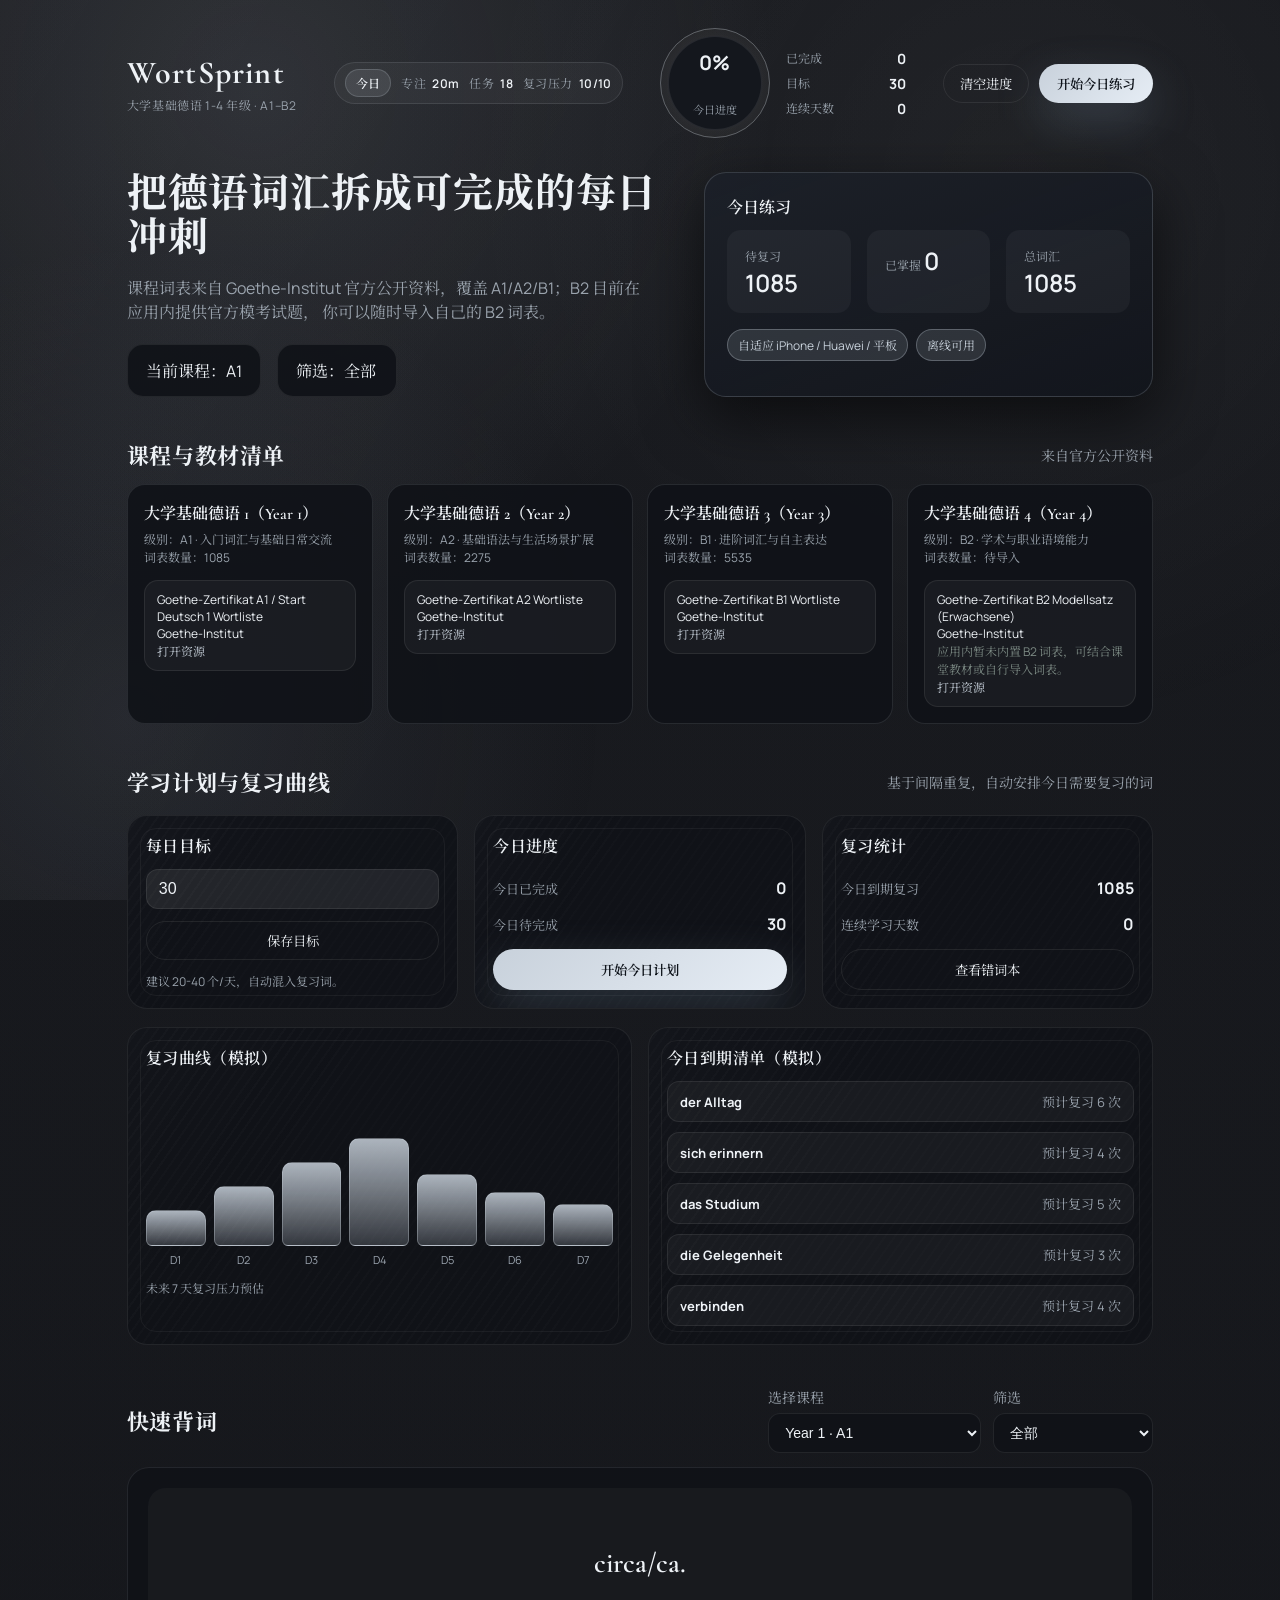
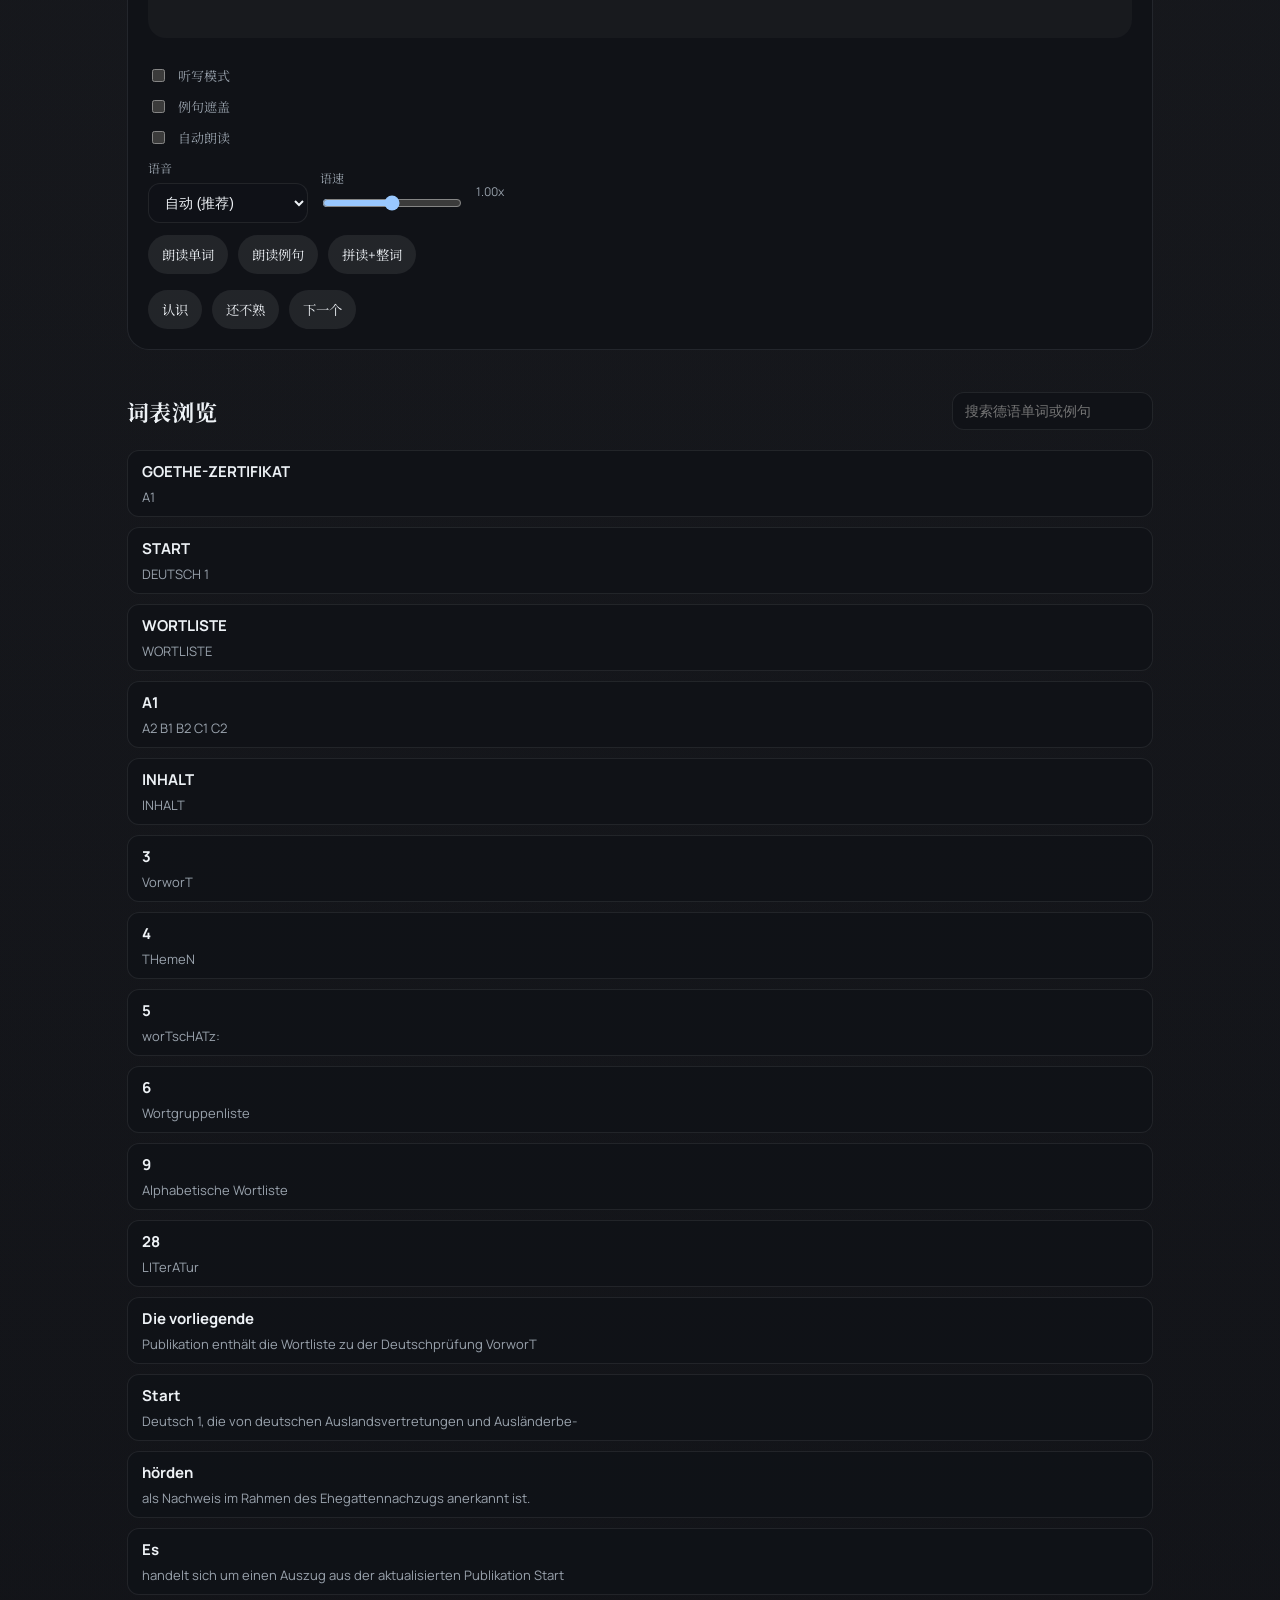
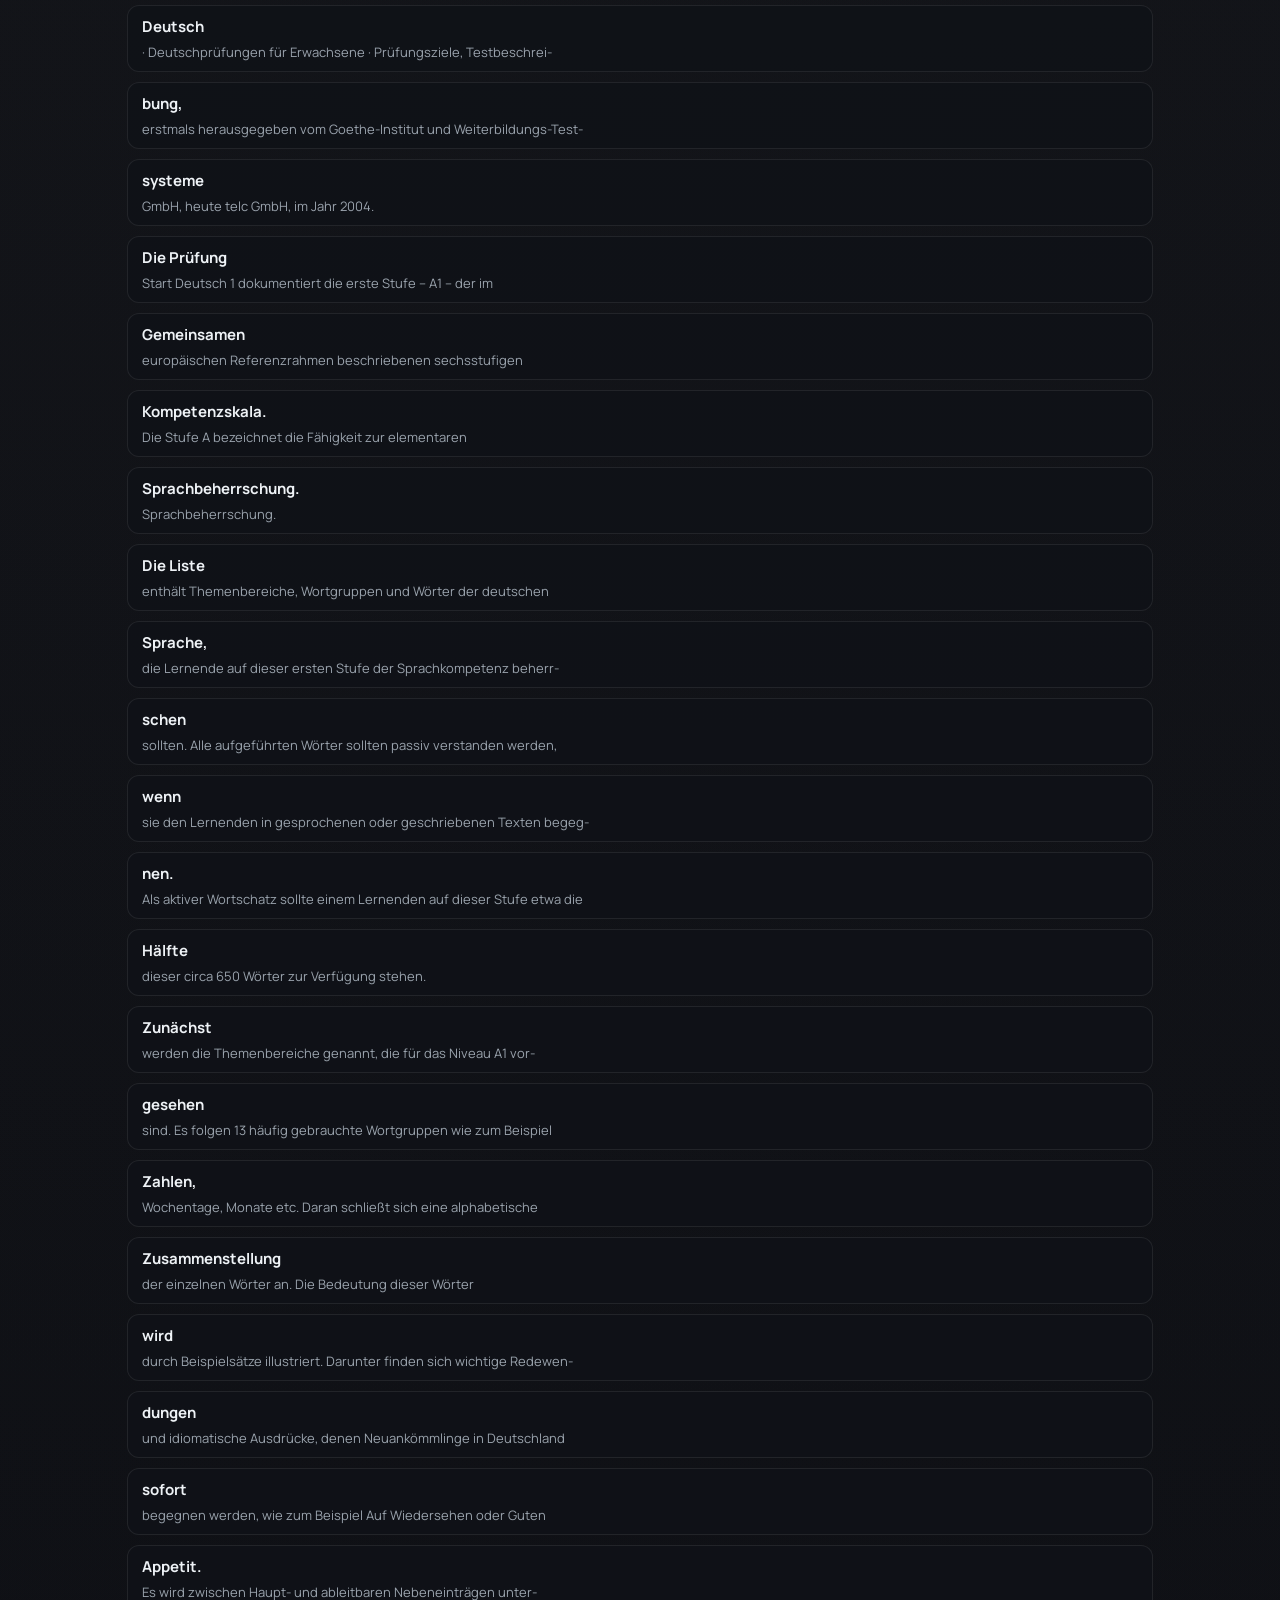
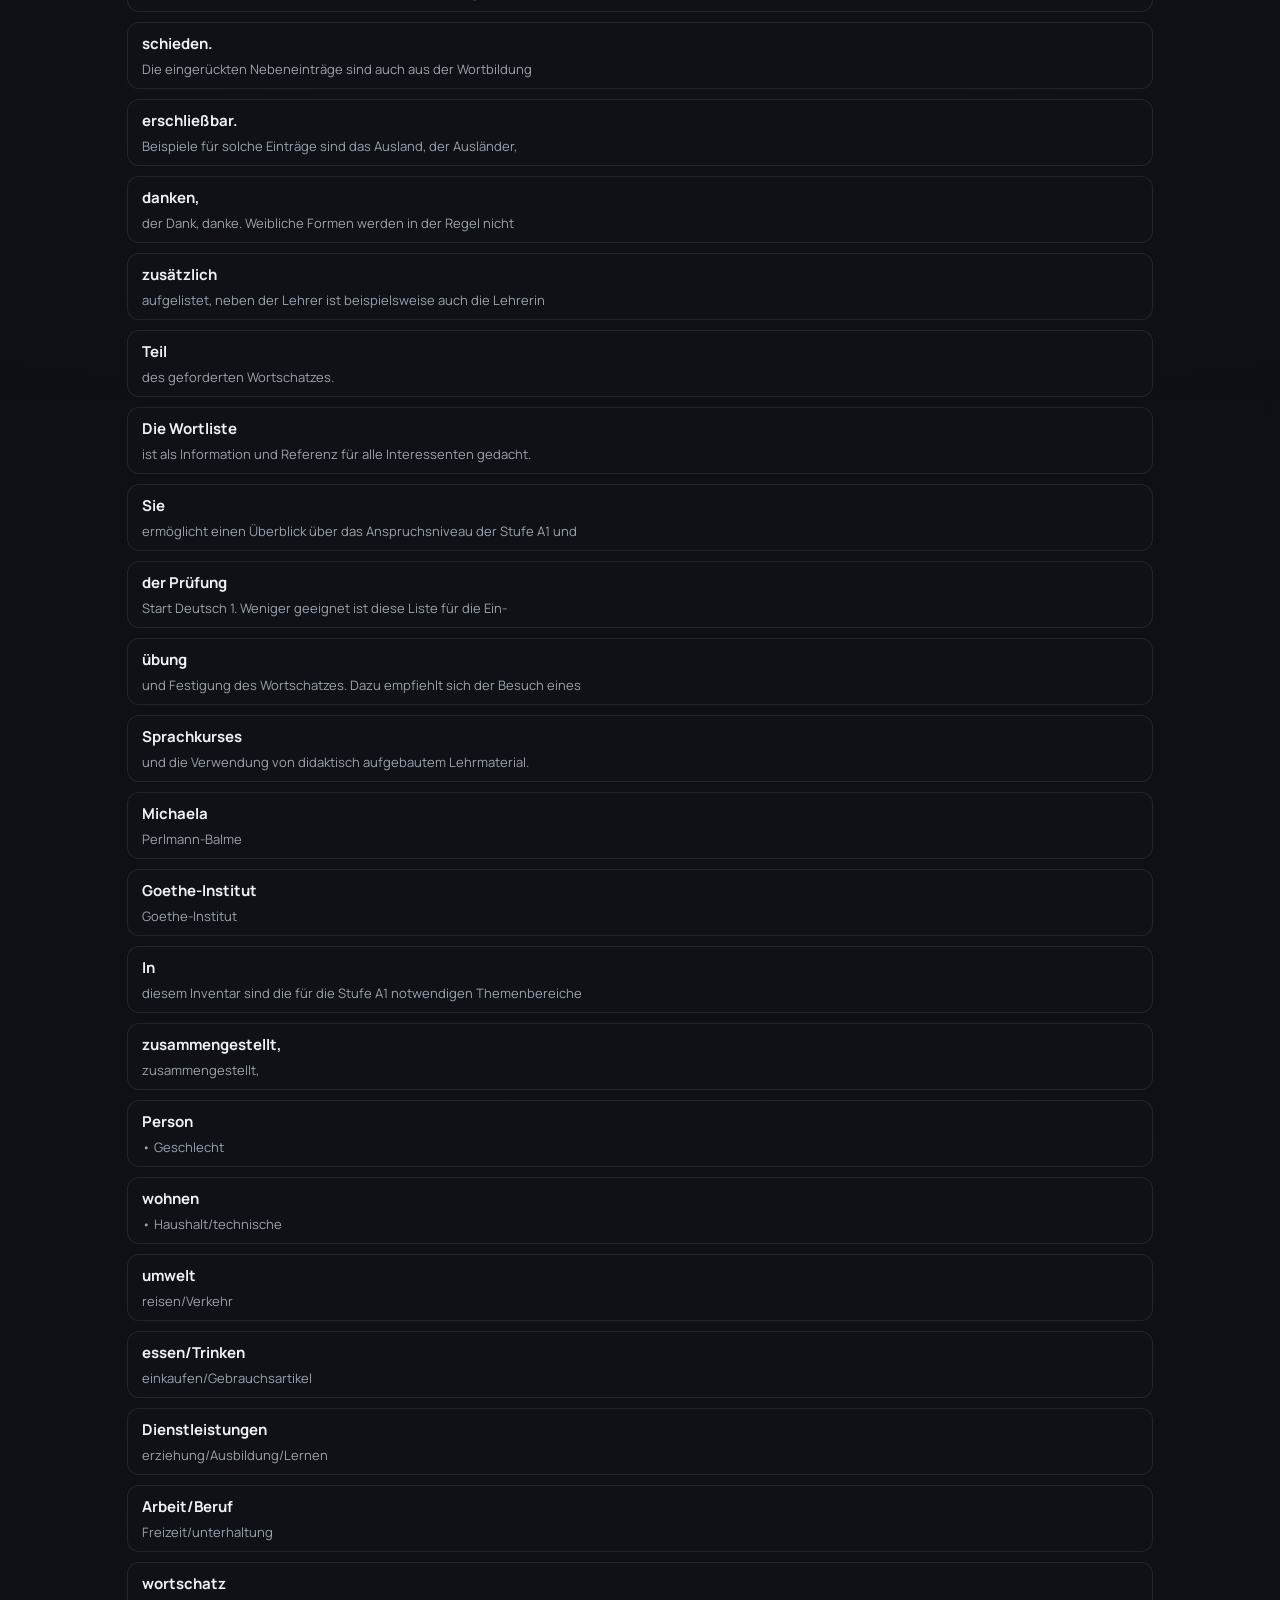
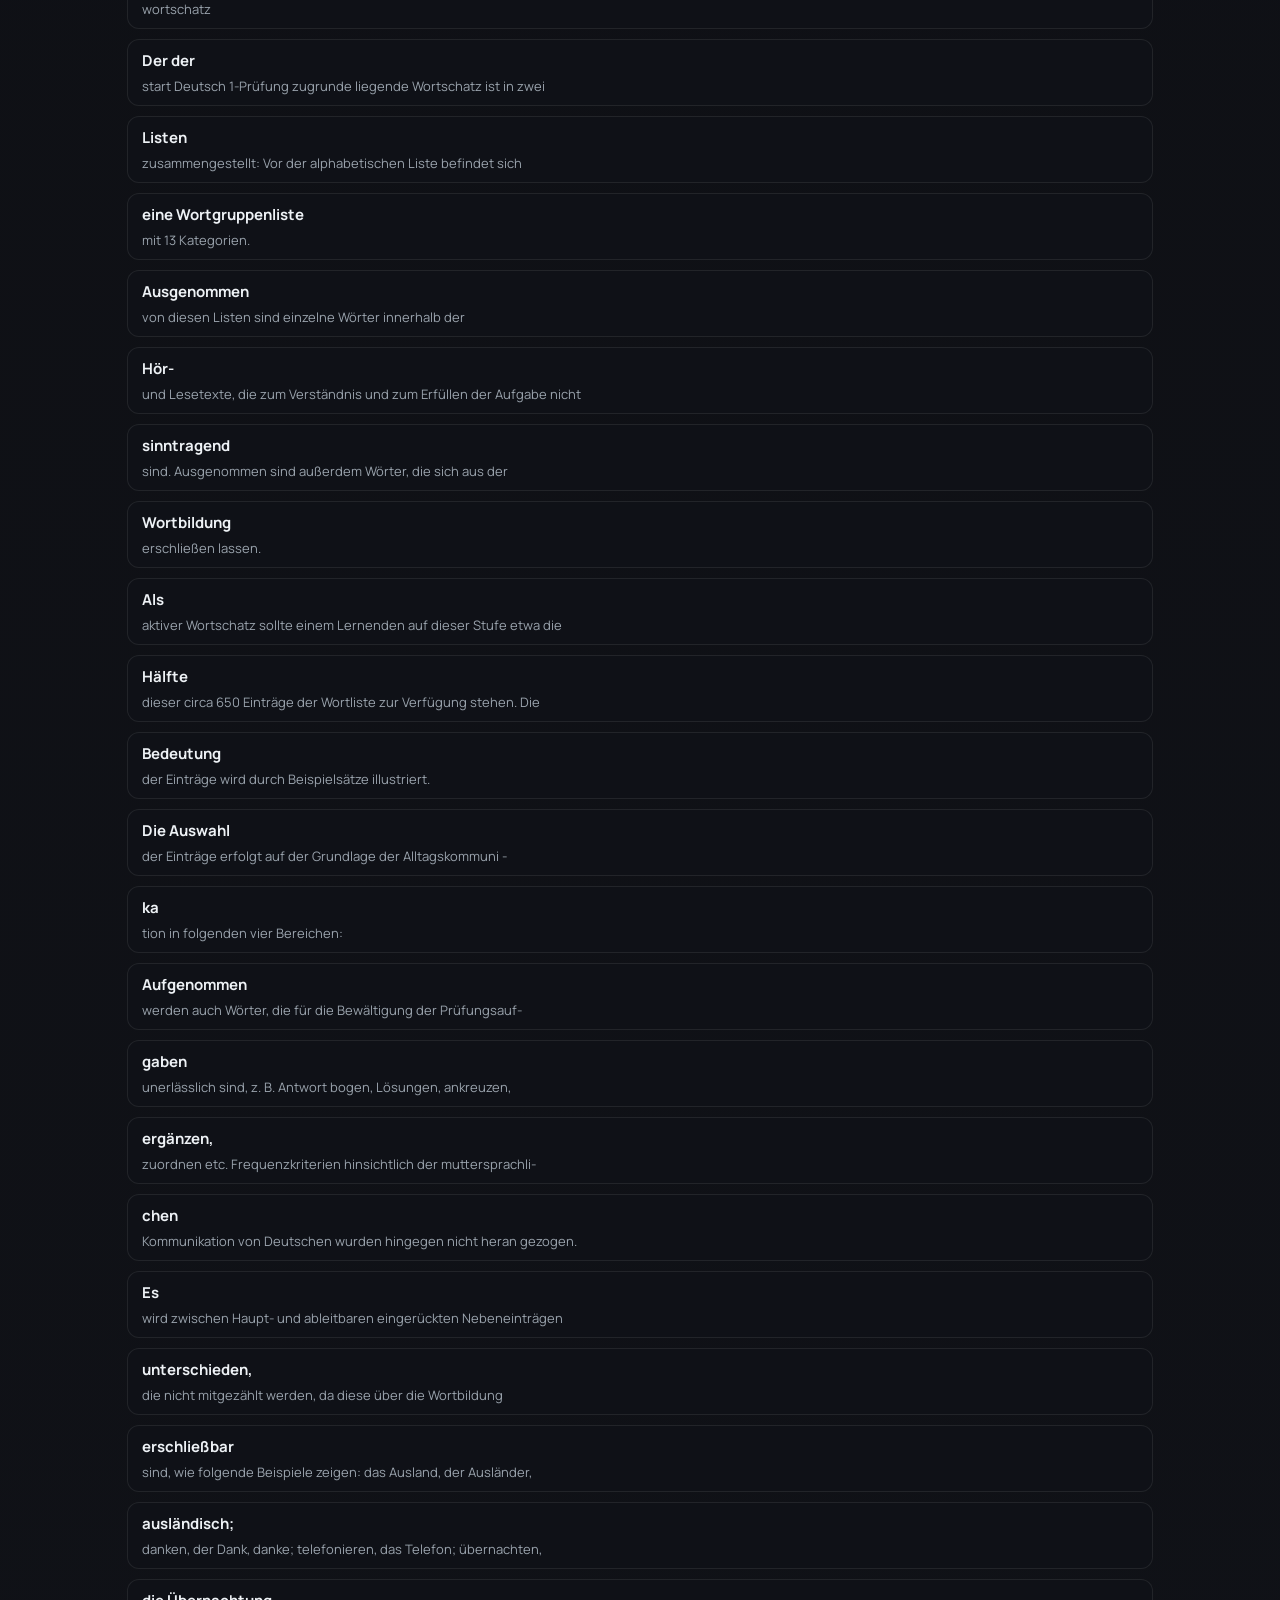
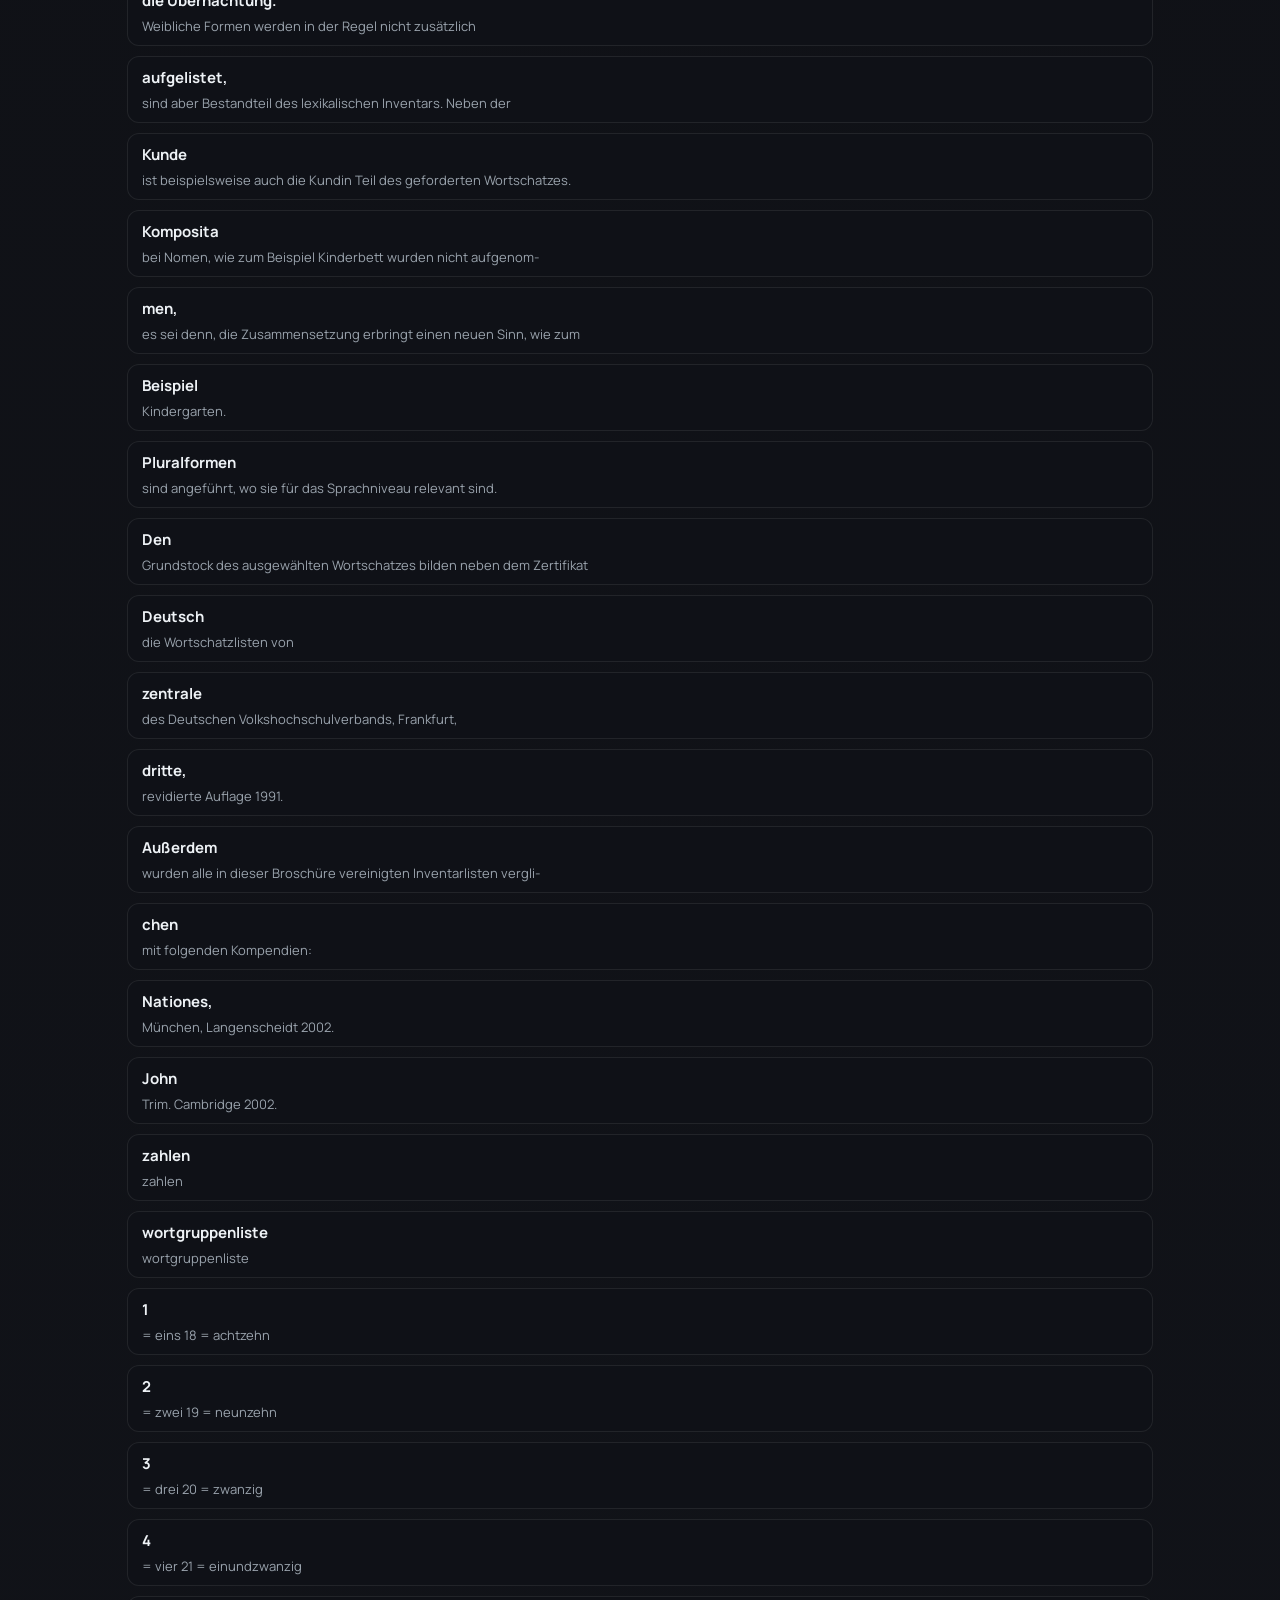
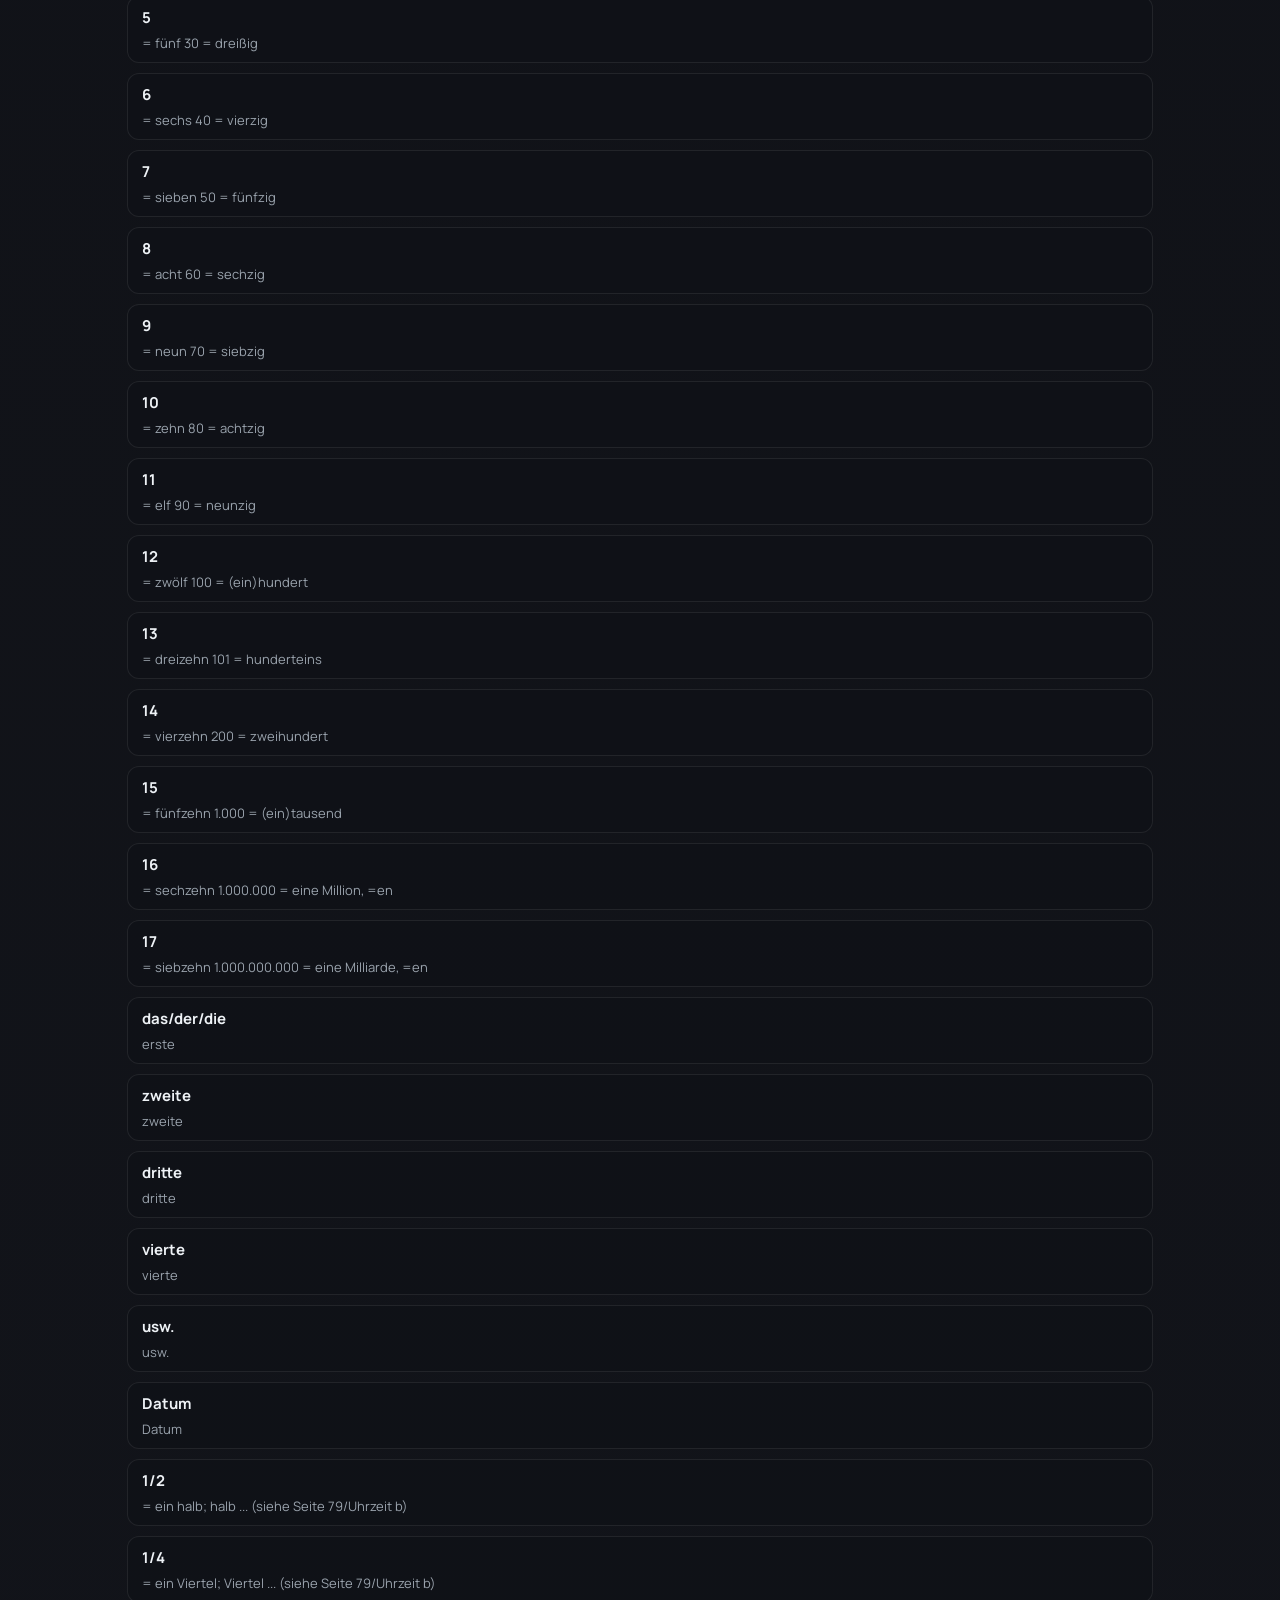
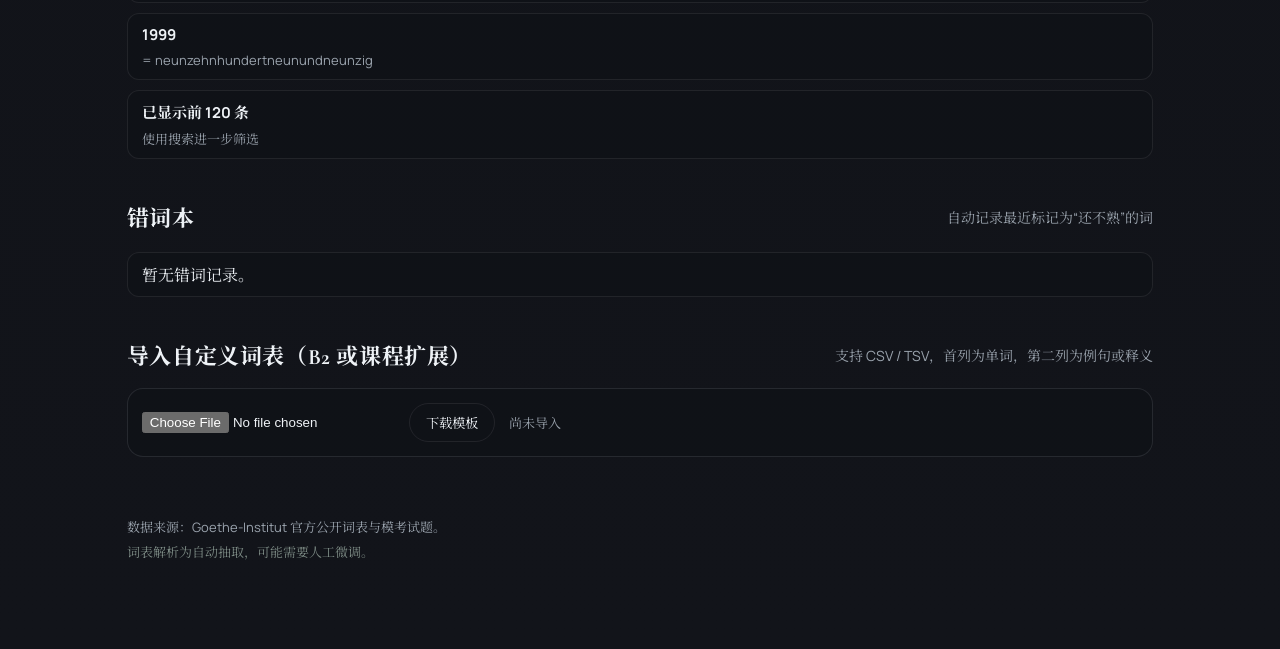
==== docs/index.html @ 85a40480 "Premium status strip and demo stats" ====
<!doctype html>
<html lang="zh-CN">
  <head>
    <meta charset="UTF-8" />
    <meta name="viewport" content="width=device-width, initial-scale=1.0, viewport-fit=cover" />
    <title>德语背词 · 大学基础德语 1-4</title>
    <meta name="theme-color" content="#0a0b0c" />
    <link rel="manifest" href="./manifest.webmanifest" />
    <link rel="apple-touch-icon" href="./assets/apple-touch-icon.png" />
    <link rel="apple-touch-startup-image" href="./assets/apple-startup.png" />
    <link rel="stylesheet" href="./styles.css" />
  </head>
  <body>
    <div class="aurora"></div>
    <div class="app">
      <header class="topbar">
        <div class="brand">
          <div class="logo">WortSprint</div>
          <div class="tagline">大学基础德语 1-4 年级 · A1–B2</div>
        </div>
        <div class="status-strip" id="statusStrip">
          <div class="status-pill">今日</div>
          <div class="status-item"><span>专注</span><strong id="focusMinutes">--</strong></div>
          <div class="status-item"><span>任务</span><strong id="tasksToday">--</strong></div>
          <div class="status-item"><span>复习压力</span><strong id="pressureScore">--</strong></div>
        </div>
        <div class="top-progress">
          <div class="progress-ring" id="progressRing">
            <div class="progress-core">
              <div class="progress-value" id="progressValue">--%</div>
              <div class="progress-label">今日进度</div>
            </div>
          </div>
          <div class="progress-meta">
            <div class="meta-item">
              <span>已完成</span>
              <strong id="progressDone">--</strong>
            </div>
            <div class="meta-item">
              <span>目标</span>
              <strong id="progressTarget">--</strong>
            </div>
            <div class="meta-item">
              <span>连续天数</span>
              <strong id="progressStreak">--</strong>
            </div>
          </div>
        </div>
        <div class="cta">
          <button class="ghost" id="resetProgress" type="button">清空进度</button>
          <button class="primary" id="startPractice" type="button">开始今日练习</button>
        </div>
      </header>

      <section class="hero">
        <div class="hero-copy">
          <h1>把德语词汇拆成可完成的每日冲刺</h1>
          <p>
            课程词表来自 Goethe-Institut 官方公开资料，覆盖 A1/A2/B1；B2 目前在应用内提供官方模考试题，
            你可以随时导入自己的 B2 词表。
          </p>
          <div class="hero-metrics" id="heroMetrics"></div>
        </div>
        <div class="hero-card">
          <div class="hero-card-title">今日练习</div>
          <div class="hero-card-body">
            <div class="metric">
              <span class="metric-label">待复习</span>
              <span class="metric-value" id="dueCount">--</span>
            </div>
            <div class="metric">
              <span class="metric-label">已掌握</span>
              <span class="metric-value" id="knownCount">--</span>
            </div>
            <div class="metric">
              <span class="metric-label">总词汇</span>
              <span class="metric-value" id="totalCount">--</span>
            </div>
          </div>
          <div class="hero-card-footer">
            <span class="chip">自适应 iPhone / Huawei / 平板</span>
            <span class="chip">离线可用</span>
          </div>
        </div>
      </section>

      <section class="section">
        <div class="section-header">
          <h2>课程与教材清单</h2>
          <span>来自官方公开资料</span>
        </div>
        <div class="course-grid" id="courseGrid"></div>
      </section>

      <section class="section">
        <div class="section-header">
          <h2>学习计划与复习曲线</h2>
          <span>基于间隔重复，自动安排今日需要复习的词</span>
        </div>
        <div class="plan-grid">
          <div class="plan-card">
            <div class="plan-title">每日目标</div>
            <div class="plan-body">
              <input class="plan-input" id="dailyTarget" type="number" min="5" max="200" value="30" />
              <button class="ghost" id="savePlan" type="button">保存目标</button>
            </div>
            <div class="plan-note">建议 20-40 个/天，自动混入复习词。</div>
          </div>
          <div class="plan-card">
            <div class="plan-title">今日进度</div>
            <div class="plan-body">
              <div class="plan-metric">
                <span>今日已完成</span>
                <strong id="todayDone">--</strong>
              </div>
              <div class="plan-metric">
                <span>今日待完成</span>
                <strong id="todayLeft">--</strong>
              </div>
              <button class="primary" id="startDaily" type="button">开始今日计划</button>
            </div>
          </div>
          <div class="plan-card">
            <div class="plan-title">复习统计</div>
            <div class="plan-body">
              <div class="plan-metric">
                <span>今日到期复习</span>
                <strong id="dueToday">--</strong>
              </div>
              <div class="plan-metric">
                <span>连续学习天数</span>
                <strong id="streakCount">--</strong>
              </div>
              <button class="ghost" id="viewWrongList" type="button">查看错词本</button>
            </div>
          </div>
        </div>
        <div class="data-grid">
          <div class="data-card">
            <div class="plan-title">复习曲线（模拟）</div>
            <div class="chart" id="reviewChart"></div>
            <div class="chart-legend">未来 7 天复习压力预估</div>
          </div>
          <div class="data-card">
            <div class="plan-title">今日到期清单（模拟）</div>
            <div class="due-list" id="dueList"></div>
          </div>
        </div>
      </section>

      <section class="section">
        <div class="section-header">
          <h2>快速背词</h2>
          <div class="controls">
            <label class="select">
              <span>选择课程</span>
              <select id="courseSelect"></select>
            </label>
            <label class="select">
              <span>筛选</span>
              <select id="filterSelect">
                <option value="all">全部</option>
                <option value="new">未掌握</option>
                <option value="known">已掌握</option>
              </select>
            </label>
          </div>
        </div>
        <div class="card-shell">
          <div class="flashcard" id="flashcard">
            <div class="flashcard-face front" id="cardFront">加载中...</div>
            <div class="flashcard-face back" id="cardBack"></div>
          </div>
          <div class="synonym-tags" id="synonymTags"></div>
          <div class="practice-tools">
            <label class="toggle">
              <input id="toggleDictation" type="checkbox" />
              听写模式
            </label>
            <label class="toggle">
              <input id="toggleMask" type="checkbox" />
              例句遮盖
            </label>
            <label class="toggle">
              <input id="toggleAutoSpeak" type="checkbox" />
              自动朗读
            </label>
            <div class="tts-settings">
              <label class="select">
                <span>语音</span>
                <select id="voiceSelect"></select>
              </label>
              <label class="select">
                <span>语速</span>
                <input id="rateInput" class="rate-input" type="range" min="0.7" max="1.3" step="0.05" value="1" />
              </label>
              <span class="rate-value" id="rateValue">1.0x</span>
            </div>
            <div class="dictation-box" id="dictationBox">
              <input class="dictation-input" id="dictationInput" placeholder="输入你听到的单词" />
              <button class="ghost" id="checkDictation" type="button">检查</button>
              <span class="dictation-result" id="dictationResult">等待输入</span>
            </div>
            <div class="tts-box">
              <button class="pill" id="speakWord" type="button">朗读单词</button>
              <button class="pill" id="speakExample" type="button">朗读例句</button>
              <button class="pill" id="spellThenSpeak" type="button">拼读+整词</button>
            </div>
          </div>
          <div class="flashcard-actions">
            <button class="pill" id="markKnown" type="button">认识</button>
            <button class="pill" id="markLearning" type="button">还不熟</button>
            <button class="pill" id="nextCard" type="button">下一个</button>
          </div>
        </div>
      </section>

      <section class="section">
        <div class="section-header">
          <h2>词表浏览</h2>
          <div class="controls">
            <input class="search" id="searchInput" placeholder="搜索德语单词或例句" />
          </div>
        </div>
        <div class="wordlist" id="wordList"></div>
      </section>

      <section class="section">
        <div class="section-header">
          <h2>错词本</h2>
          <span>自动记录最近标记为“还不熟”的词</span>
        </div>
        <div class="wordlist" id="wrongList"></div>
      </section>

      <section class="section">
        <div class="section-header">
          <h2>导入自定义词表（B2 或课程扩展）</h2>
          <span>支持 CSV / TSV，首列为单词，第二列为例句或释义</span>
        </div>
        <div class="import-box">
          <input id="importFile" type="file" accept=".csv,.tsv,.txt" />
          <button class="ghost" id="downloadTemplate" type="button">下载模板</button>
          <div class="import-status" id="importStatus">尚未导入</div>
        </div>
      </section>

      <footer class="footer">
        <div>数据来源：Goethe-Institut 官方公开词表与模考试题。</div>
        <div class="muted">词表解析为自动抽取，可能需要人工微调。</div>
      </footer>
    </div>

    <script src="./app.js" type="module"></script>
  </body>
</html>
---- docs/styles.css ----
@import url('https://fonts.googleapis.com/css2?family=Cormorant+Garamond:wght@500;600;700&family=Manrope:wght@400;500;600;700&family=Noto+Serif+SC:wght@400;600&display=swap');

:root {
  color-scheme: dark;
  --bg: #0b0c10;
  --bg-2: #12141a;
  --panel: rgba(16, 18, 24, 0.9);
  --panel-strong: rgba(20, 23, 30, 0.96);
  --accent: #c8d1db;
  --accent-strong: #e6edf5;
  --text: #eef2f6;
  --muted: #9aa3ad;
  --stroke: rgba(255, 255, 255, 0.08);
  --shadow: 0 20px 60px rgba(0, 0, 0, 0.6);
}

* {
  box-sizing: border-box;
}

body {
  margin: 0;
  font-family: 'Manrope', 'Noto Serif SC', sans-serif;
  background: radial-gradient(circle at top, rgba(200, 209, 219, 0.08), transparent 45%),
    linear-gradient(180deg, var(--bg), var(--bg-2));
  color: var(--text);
  min-height: 100vh;
}

.aurora {
  position: fixed;
  inset: 0;
  background: radial-gradient(circle at 20% 10%, rgba(200, 209, 219, 0.12), transparent 40%),
    radial-gradient(circle at 80% 20%, rgba(255, 255, 255, 0.04), transparent 45%),
    radial-gradient(circle at 10% 80%, rgba(140, 150, 165, 0.12), transparent 35%),
    linear-gradient(120deg, rgba(255, 255, 255, 0.02), transparent 50%);
  pointer-events: none;
  z-index: 0;
}

.app {
  position: relative;
  z-index: 1;
  padding: calc(env(safe-area-inset-top, 0px) + 28px) 6vw 88px;
  max-width: 1180px;
  margin: 0 auto;
}

.topbar {
  display: flex;
  align-items: center;
  justify-content: space-between;
  gap: 18px;
  flex-wrap: wrap;
}

.top-progress {
  display: flex;
  align-items: center;
  gap: 16px;
  flex-wrap: wrap;
}

.progress-ring {
  position: relative;
  width: 110px;
  height: 110px;
  border-radius: 50%;
  background: conic-gradient(var(--accent) 0deg, rgba(255, 255, 255, 0.08) 0deg);
  padding: 8px;
  box-shadow: inset 0 0 30px rgba(0, 0, 0, 0.4);
  transition: background 0.6s ease;
}

.progress-ring::after {
  content: '';
  position: absolute;
  inset: 0;
  border-radius: 50%;
  border: 1px solid rgba(200, 209, 219, 0.35);
  pointer-events: none;
}

.progress-core {
  background: var(--panel-strong);
  border-radius: 50%;
  width: 100%;
  height: 100%;
  display: grid;
  place-items: center;
  text-align: center;
  border: 1px solid var(--stroke);
}

.progress-value {
  font-size: 20px;
  font-weight: 700;
}

.progress-label {
  font-size: 11px;
  color: var(--muted);
}

.progress-meta {
  display: grid;
  gap: 6px;
  min-width: 120px;
}

.meta-item {
  display: flex;
  justify-content: space-between;
  gap: 12px;
  font-size: 12px;
  color: var(--muted);
}

.meta-item strong {
  color: var(--text);
  font-size: 14px;
}

.brand .logo {
  font-size: clamp(24px, 3.6vw, 32px);
  letter-spacing: 1.2px;
  font-weight: 700;
  font-family: 'Cormorant Garamond', 'Noto Serif SC', serif;
}

.brand .tagline {
  color: var(--muted);
  font-size: 12px;
  letter-spacing: 0.6px;
  margin-top: 4px;
}

.status-strip {
  display: flex;
  align-items: center;
  gap: 10px;
  padding: 6px 10px;
  border-radius: 999px;
  background: rgba(255, 255, 255, 0.04);
  border: 1px solid rgba(200, 209, 219, 0.12);
  font-size: 12px;
  letter-spacing: 0.4px;
}

.status-pill {
  background: rgba(200, 209, 219, 0.12);
  color: var(--text);
  padding: 4px 10px;
  border-radius: 999px;
  border: 1px solid rgba(200, 209, 219, 0.2);
  font-weight: 600;
}

.status-item {
  display: flex;
  gap: 6px;
  align-items: center;
  color: var(--muted);
}

.status-item strong {
  color: var(--text);
  font-weight: 600;
}

.cta {
  display: flex;
  gap: 10px;
  flex-wrap: wrap;
}

button {
  border: none;
  cursor: pointer;
  font-family: inherit;
  transition: transform 0.2s ease, box-shadow 0.2s ease, background 0.2s ease;
}

button:active {
  transform: scale(0.98);
}

.primary {
  background: linear-gradient(135deg, var(--accent), var(--accent-strong));
  color: #0f141b;
  padding: 10px 18px;
  border-radius: 999px;
  font-weight: 600;
  box-shadow: 0 18px 45px rgba(120, 140, 160, 0.28);
}

.ghost {
  background: transparent;
  border: 1px solid var(--stroke);
  color: var(--text);
  padding: 9px 16px;
  border-radius: 999px;
}

.hero {
  margin-top: 34px;
  display: grid;
  grid-template-columns: minmax(260px, 1.1fr) minmax(260px, 0.9fr);
  gap: 28px;
}

.hero-copy h1 {
  font-size: clamp(28px, 4vw, 40px);
  margin: 0 0 12px;
  font-family: 'Cormorant Garamond', 'Noto Serif SC', serif;
  letter-spacing: 0.8px;
  line-height: 1.1;
}

.hero-copy p {
  color: var(--muted);
  line-height: 1.5;
  max-width: 520px;
}

.hero-metrics {
  display: flex;
  gap: 16px;
  flex-wrap: wrap;
  margin-top: 20px;
}

.hero-metrics .mini {
  background: var(--panel);
  border-radius: 16px;
  padding: 14px 18px;
  border: 1px solid var(--stroke);
  min-width: 120px;
}

.hero-card {
  background: linear-gradient(160deg, rgba(28, 32, 40, 0.98), rgba(18, 21, 28, 0.9));
  border-radius: 22px;
  padding: 22px;
  border: 1px solid rgba(200, 209, 219, 0.18);
  box-shadow: var(--shadow);
}

.hero-card-title {
  font-weight: 600;
  margin-bottom: 12px;
}

.hero-card-body {
  display: grid;
  grid-template-columns: repeat(auto-fit, minmax(120px, 1fr));
  gap: 16px;
}

.metric {
  background: rgba(255, 255, 255, 0.04);
  border-radius: 14px;
  padding: 14px 18px;
}

.metric-label {
  font-size: 12px;
  color: var(--muted);
}

.metric-value {
  font-size: 24px;
  font-weight: 600;
}

.hero-card-footer {
  margin-top: 16px;
  display: flex;
  gap: 8px;
  flex-wrap: wrap;
}

.chip {
  background: rgba(200, 209, 219, 0.14);
  color: var(--accent);
  padding: 6px 10px;
  border-radius: 999px;
  font-size: 12px;
  border: 1px solid rgba(200, 209, 219, 0.3);
}

.section {
  margin-top: 42px;
}

.section-header {
  display: flex;
  align-items: center;
  justify-content: space-between;
  flex-wrap: wrap;
  gap: 16px;
}

.section-header h2 {
  margin: 0;
  font-size: 22px;
  font-family: 'Cormorant Garamond', 'Noto Serif SC', serif;
  letter-spacing: 0.6px;
}

.section-header span {
  color: var(--muted);
  font-size: 14px;
}

.course-grid {
  margin-top: 14px;
  display: grid;
  grid-template-columns: repeat(auto-fit, minmax(240px, 1fr));
  gap: 14px;
}

.course-card {
  background: var(--panel);
  border-radius: 18px;
  padding: 16px;
  border: 1px solid rgba(200, 209, 219, 0.12);
}

.course-title {
  font-weight: 600;
  margin-bottom: 6px;
  font-family: 'Cormorant Garamond', 'Noto Serif SC', serif;
}

.course-meta {
  color: var(--muted);
  font-size: 12px;
}

.resource-list {
  margin: 14px 0 0;
  display: grid;
  gap: 10px;
}

.resource {
  padding: 10px 12px;
  border-radius: 14px;
  background: rgba(255, 255, 255, 0.04);
  border: 1px solid var(--stroke);
  font-size: 12px;
}

.resource a {
  color: var(--accent);
  text-decoration: none;
}

.controls {
  display: flex;
  gap: 12px;
  flex-wrap: wrap;
}

.plan-grid {
  margin-top: 18px;
  display: grid;
  grid-template-columns: repeat(auto-fit, minmax(240px, 1fr));
  gap: 16px;
}

.data-grid {
  margin-top: 18px;
  display: grid;
  grid-template-columns: repeat(auto-fit, minmax(260px, 1fr));
  gap: 16px;
}

.data-card {
  background: var(--panel);
  border-radius: 20px;
  padding: 18px;
  border: 1px solid var(--stroke);
  display: grid;
  gap: 12px;
  position: relative;
  overflow: hidden;
}

.chart {
  display: grid;
  grid-template-columns: repeat(7, 1fr);
  gap: 8px;
  align-items: end;
  min-height: 120px;
}

.bar {
  background: linear-gradient(180deg, rgba(200, 209, 219, 0.85), rgba(200, 209, 219, 0.2));
  border-radius: 10px 10px 6px 6px;
  border: 1px solid rgba(200, 209, 219, 0.35);
  min-height: 18px;
}

.bar-label {
  text-align: center;
  font-size: 11px;
  color: var(--muted);
  margin-top: 6px;
}

.chart-legend {
  font-size: 12px;
  color: var(--muted);
}

.due-list {
  display: grid;
  gap: 10px;
}

.due-item {
  display: flex;
  align-items: center;
  justify-content: space-between;
  padding: 10px 12px;
  border-radius: 12px;
  background: rgba(255, 255, 255, 0.04);
  border: 1px solid var(--stroke);
  font-size: 13px;
}

.due-item span {
  color: var(--muted);
}

.plan-card {
  background: var(--panel);
  border-radius: 20px;
  padding: 18px;
  border: 1px solid var(--stroke);
  display: grid;
  gap: 12px;
  position: relative;
  overflow: hidden;
}

.plan-card::before,
.data-card::before {
  content: '';
  position: absolute;
  inset: 0;
  background: linear-gradient(120deg, rgba(255, 255, 255, 0.05), transparent 40%),
    repeating-linear-gradient(125deg, rgba(255, 255, 255, 0.04) 0 2px, transparent 2px 8px);
  opacity: 0.35;
  pointer-events: none;
}

.plan-card::after,
.data-card::after {
  content: '';
  position: absolute;
  inset: 12px;
  border-radius: 16px;
  border: 1px solid rgba(255, 255, 255, 0.05);
  pointer-events: none;
}

.plan-card > *,
.data-card > * {
  position: relative;
  z-index: 1;
}

.plan-title {
  font-weight: 600;
  letter-spacing: 0.4px;
}

.plan-body {
  display: grid;
  gap: 12px;
}

.plan-input {
  background: rgba(255, 255, 255, 0.08);
  border: 1px solid var(--stroke);
  color: var(--text);
  padding: 10px 12px;
  border-radius: 12px;
  font-size: 16px;
}

.plan-metric {
  display: flex;
  align-items: center;
  justify-content: space-between;
  gap: 10px;
  font-size: 13px;
  color: var(--muted);
}

.plan-metric strong {
  color: var(--text);
  font-size: 16px;
}

.plan-note {
  color: var(--muted);
  font-size: 12px;
}

.select {
  display: flex;
  flex-direction: column;
  gap: 6px;
  font-size: 12px;
  color: var(--muted);
}

select,
.search {
  background: var(--panel);
  border: 1px solid var(--stroke);
  color: var(--text);
  padding: 10px 12px;
  border-radius: 12px;
  font-size: 14px;
  min-width: 160px;
}

.card-shell {
  margin-top: 14px;
  background: var(--panel);
  border-radius: 22px;
  padding: 20px;
  border: 1px solid rgba(200, 209, 219, 0.1);
}

.practice-tools {
  margin-top: 16px;
  display: grid;
  gap: 12px;
}

.toggle {
  display: flex;
  align-items: center;
  gap: 10px;
  font-size: 13px;
  color: var(--muted);
}

.toggle input {
  accent-color: var(--accent);
}

.dictation-box {
  display: none;
  gap: 10px;
  align-items: center;
  flex-wrap: wrap;
}

.dictation-box.active {
  display: flex;
}

.dictation-input {
  flex: 1 1 200px;
  min-width: 180px;
  background: rgba(255, 255, 255, 0.08);
  border: 1px solid var(--stroke);
  color: var(--text);
  padding: 10px 12px;
  border-radius: 12px;
}

.dictation-result {
  font-size: 12px;
  color: var(--muted);
}

.dictation-result .diff {
  font-family: 'Noto Serif SC', sans-serif;
  font-size: 12px;
  color: var(--text);
}

.dictation-result .diff .wrong {
  color: #f3a7a7;
}

.dictation-result .diff .extra {
  color: #f3a7a7;
  text-decoration: underline wavy rgba(243, 167, 167, 0.8);
}

.dictation-result .diff .missing {
  color: #a6e2c0;
  text-decoration: underline dotted rgba(166, 226, 192, 0.8);
}

.dictation-result .diff .right {
  color: #a6e2c0;
}

.dictation-result .diff .dim {
  color: var(--muted);
}

.tts-box {
  display: flex;
  gap: 10px;
  flex-wrap: wrap;
}

.tts-settings {
  display: flex;
  align-items: center;
  gap: 12px;
  flex-wrap: wrap;
}

.rate-input {
  min-width: 140px;
}

.rate-value {
  color: var(--muted);
  font-size: 12px;
}

.flashcard {
  background: rgba(255, 255, 255, 0.03);
  border-radius: 18px;
  padding: 22px;
  min-height: 150px;
  display: grid;
  place-items: center;
  text-align: center;
  cursor: pointer;
  position: relative;
  perspective: 1000px;
}

.flashcard-face {
  font-size: clamp(20px, 3.6vw, 28px);
  font-weight: 600;
  font-family: 'Cormorant Garamond', 'Noto Serif SC', serif;
}

.flashcard-face.back {
  display: none;
  font-weight: 500;
  font-size: clamp(14px, 2.5vw, 18px);
  color: var(--muted);
}

.flashcard.flipped .front {
  display: none;
}

.flashcard.flipped .back {
  display: block;
}

.flashcard-actions {
  margin-top: 16px;
  display: flex;
  gap: 10px;
  flex-wrap: wrap;
}

.pill {
  background: rgba(255, 255, 255, 0.08);
  color: var(--text);
  padding: 10px 14px;
  border-radius: 999px;
}

.wordlist {
  margin-top: 20px;
  display: grid;
  gap: 10px;
}

.word-row {
  background: var(--panel);
  border-radius: 12px;
  padding: 10px 14px;
  border: 1px solid var(--stroke);
  display: grid;
  gap: 6px;
}

.word-row strong {
  font-size: 15px;
}

.word-row span {
  color: var(--muted);
  font-size: 13px;
}

.synonym-tags {
  display: flex;
  flex-wrap: wrap;
  gap: 8px;
  margin-top: 12px;
}

.synonym-tag {
  padding: 4px 10px;
  border-radius: 999px;
  background: rgba(255, 255, 255, 0.08);
  border: 1px solid var(--stroke);
  font-size: 12px;
  color: var(--muted);
}

.import-box {
  margin-top: 18px;
  display: flex;
  align-items: center;
  gap: 14px;
  flex-wrap: wrap;
  background: var(--panel);
  border-radius: 16px;
  padding: 14px;
  border: 1px solid rgba(200, 209, 219, 0.12);
}

.import-status {
  color: var(--muted);
  font-size: 13px;
}

.footer {
  margin-top: 60px;
  color: var(--muted);
  font-size: 13px;
  display: grid;
  gap: 6px;
}

.muted {
  color: #7c8a84;
}

@media (max-width: 900px) {
  .hero {
    grid-template-columns: 1fr;
  }
}

@media (max-width: 720px) {
  .app {
    padding: calc(env(safe-area-inset-top, 0px) + 20px) 6vw 70px;
  }

  .cta {
    width: 100%;
    justify-content: flex-start;
  }

  select,
  .search {
    width: 100%;
  }

  .hero-card-body {
    grid-template-columns: repeat(auto-fit, minmax(90px, 1fr));
  }
}

@media (max-width: 480px) {
  .flashcard-actions {
    flex-direction: column;
  }

  .pill,
  .primary,
  .ghost {
    width: 100%;
  }
}
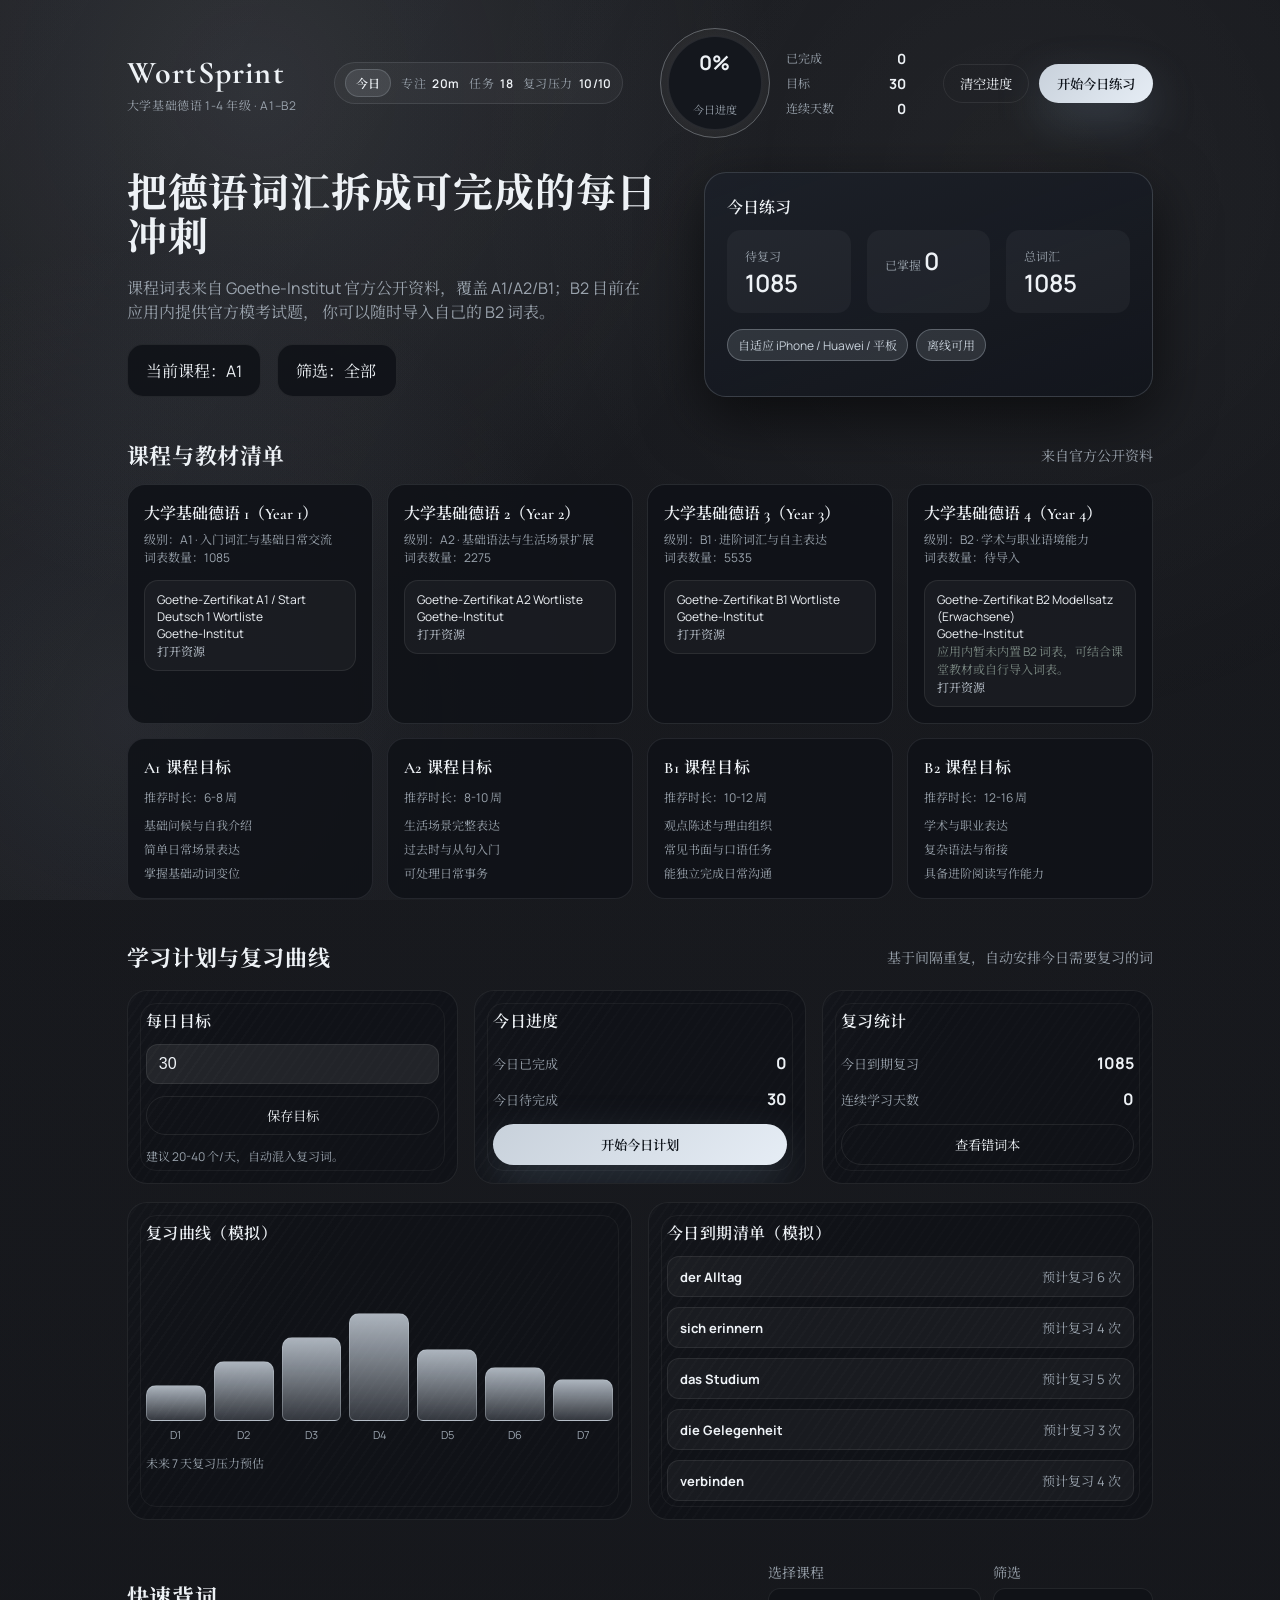
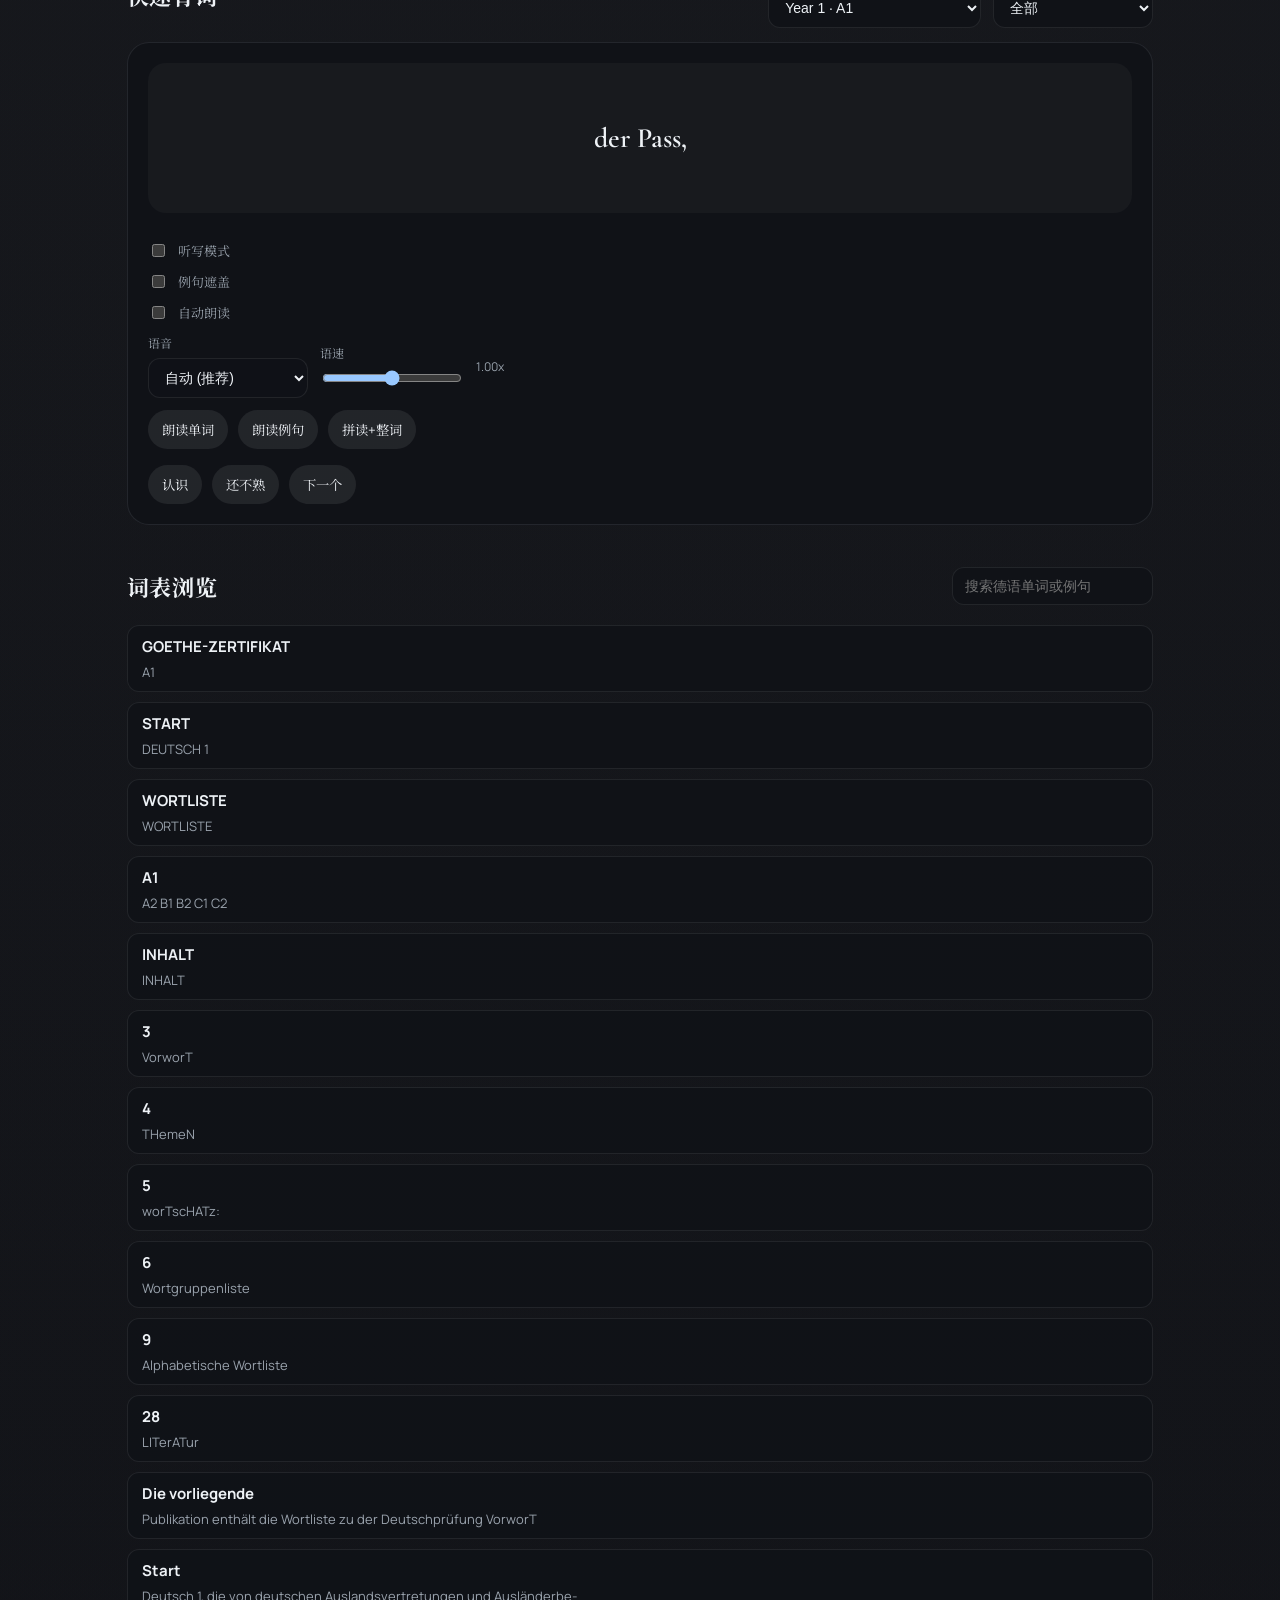
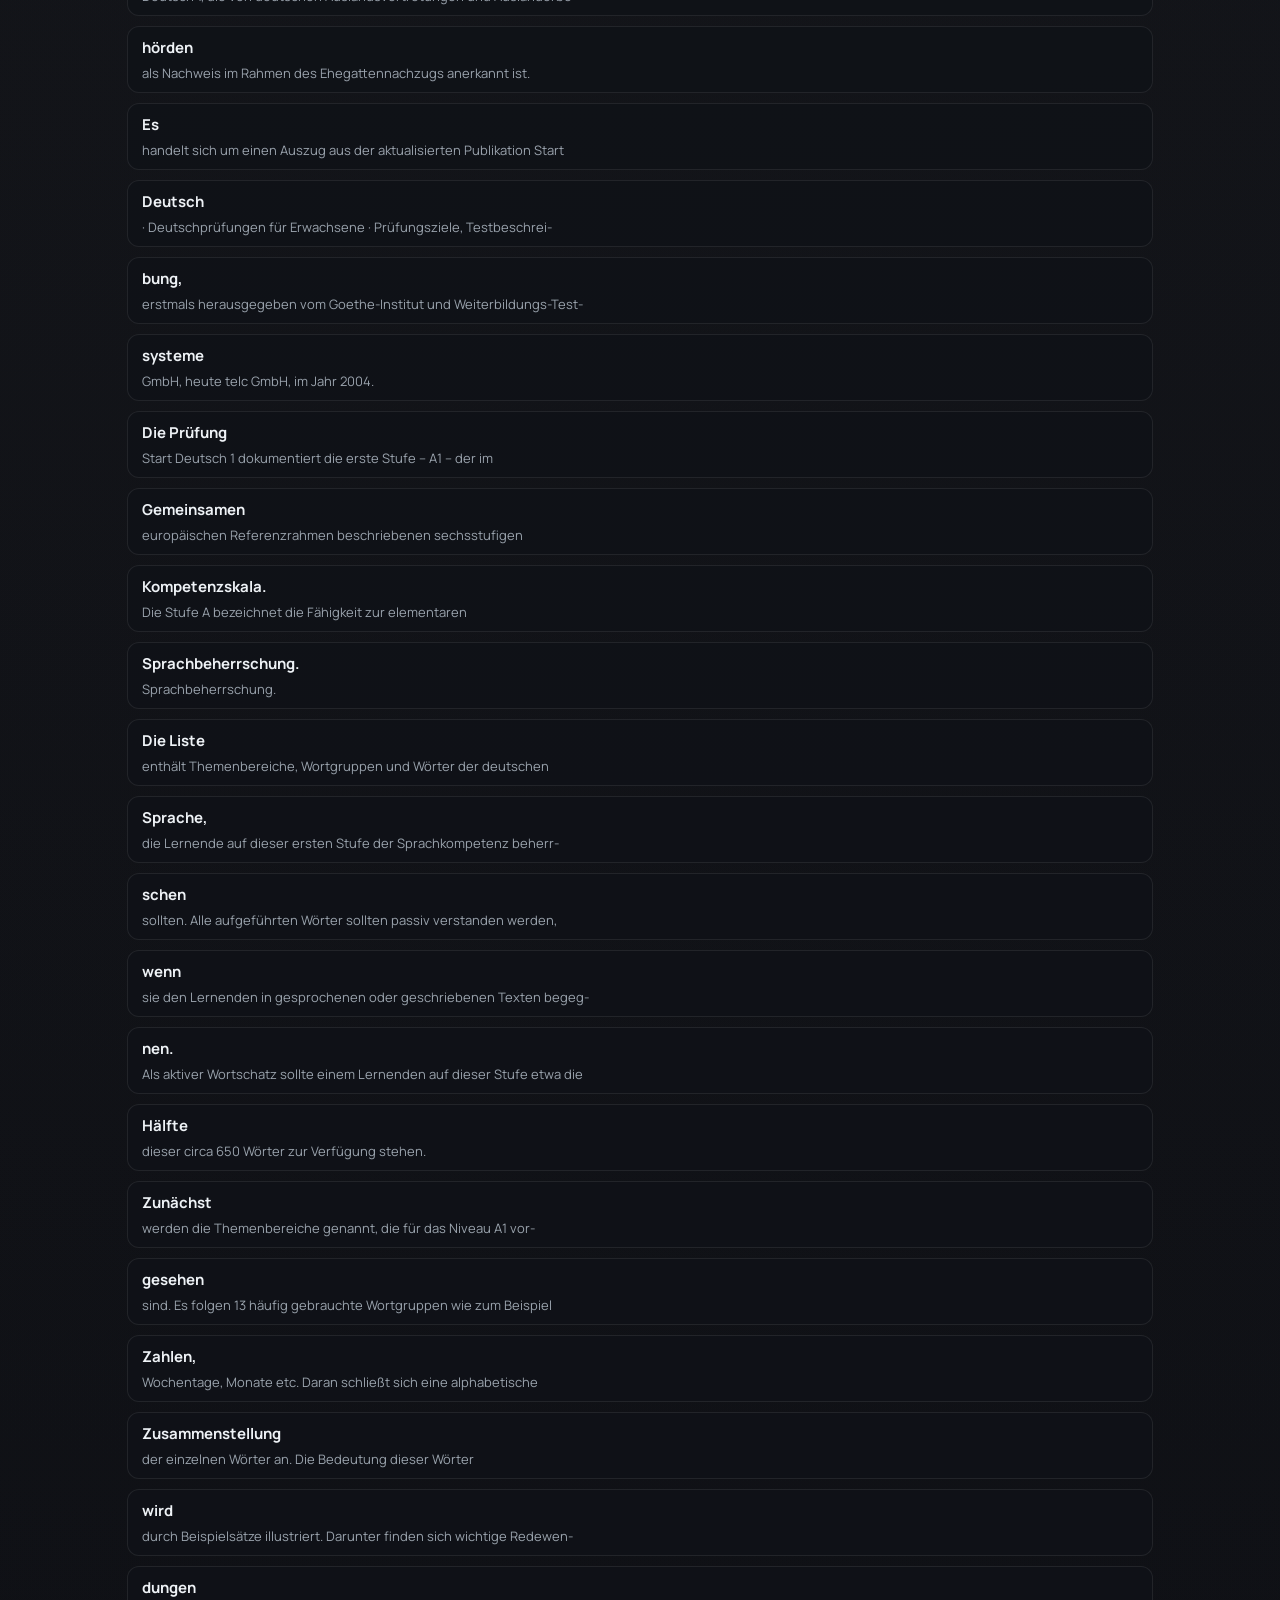
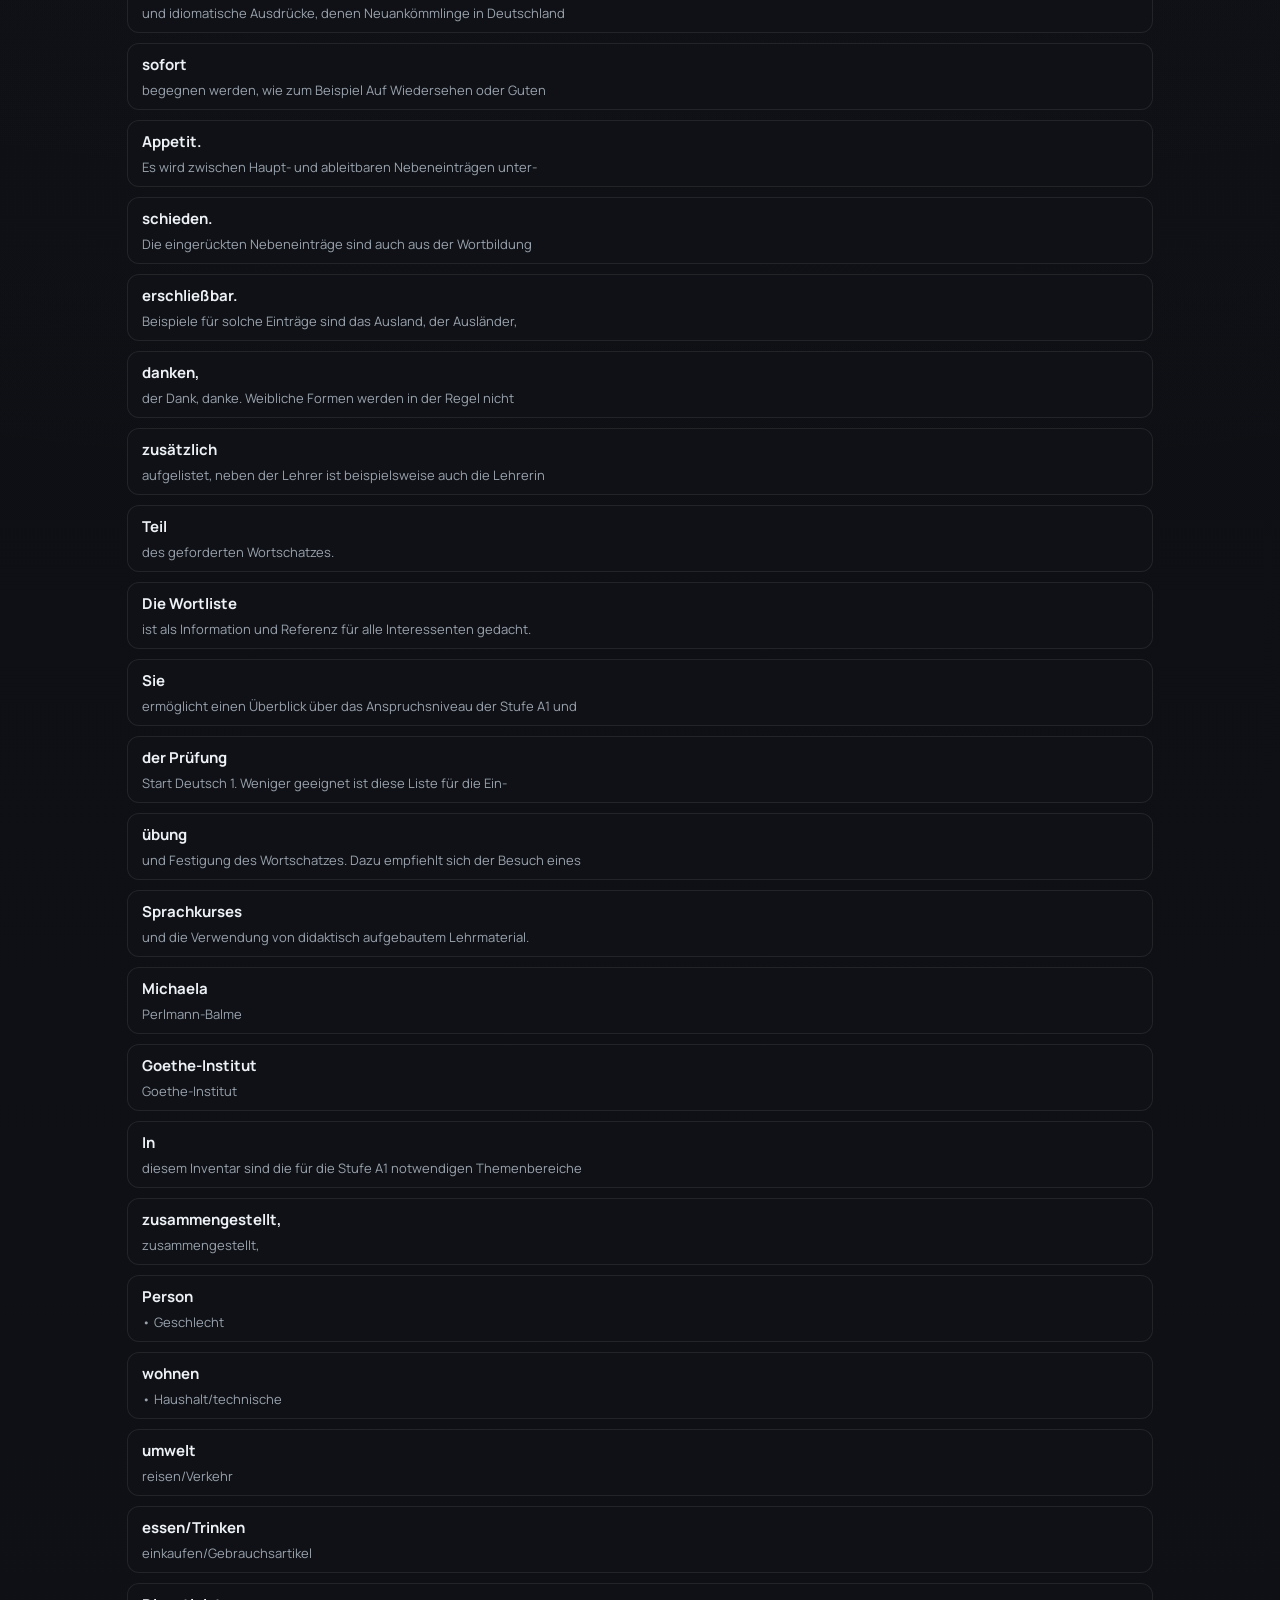
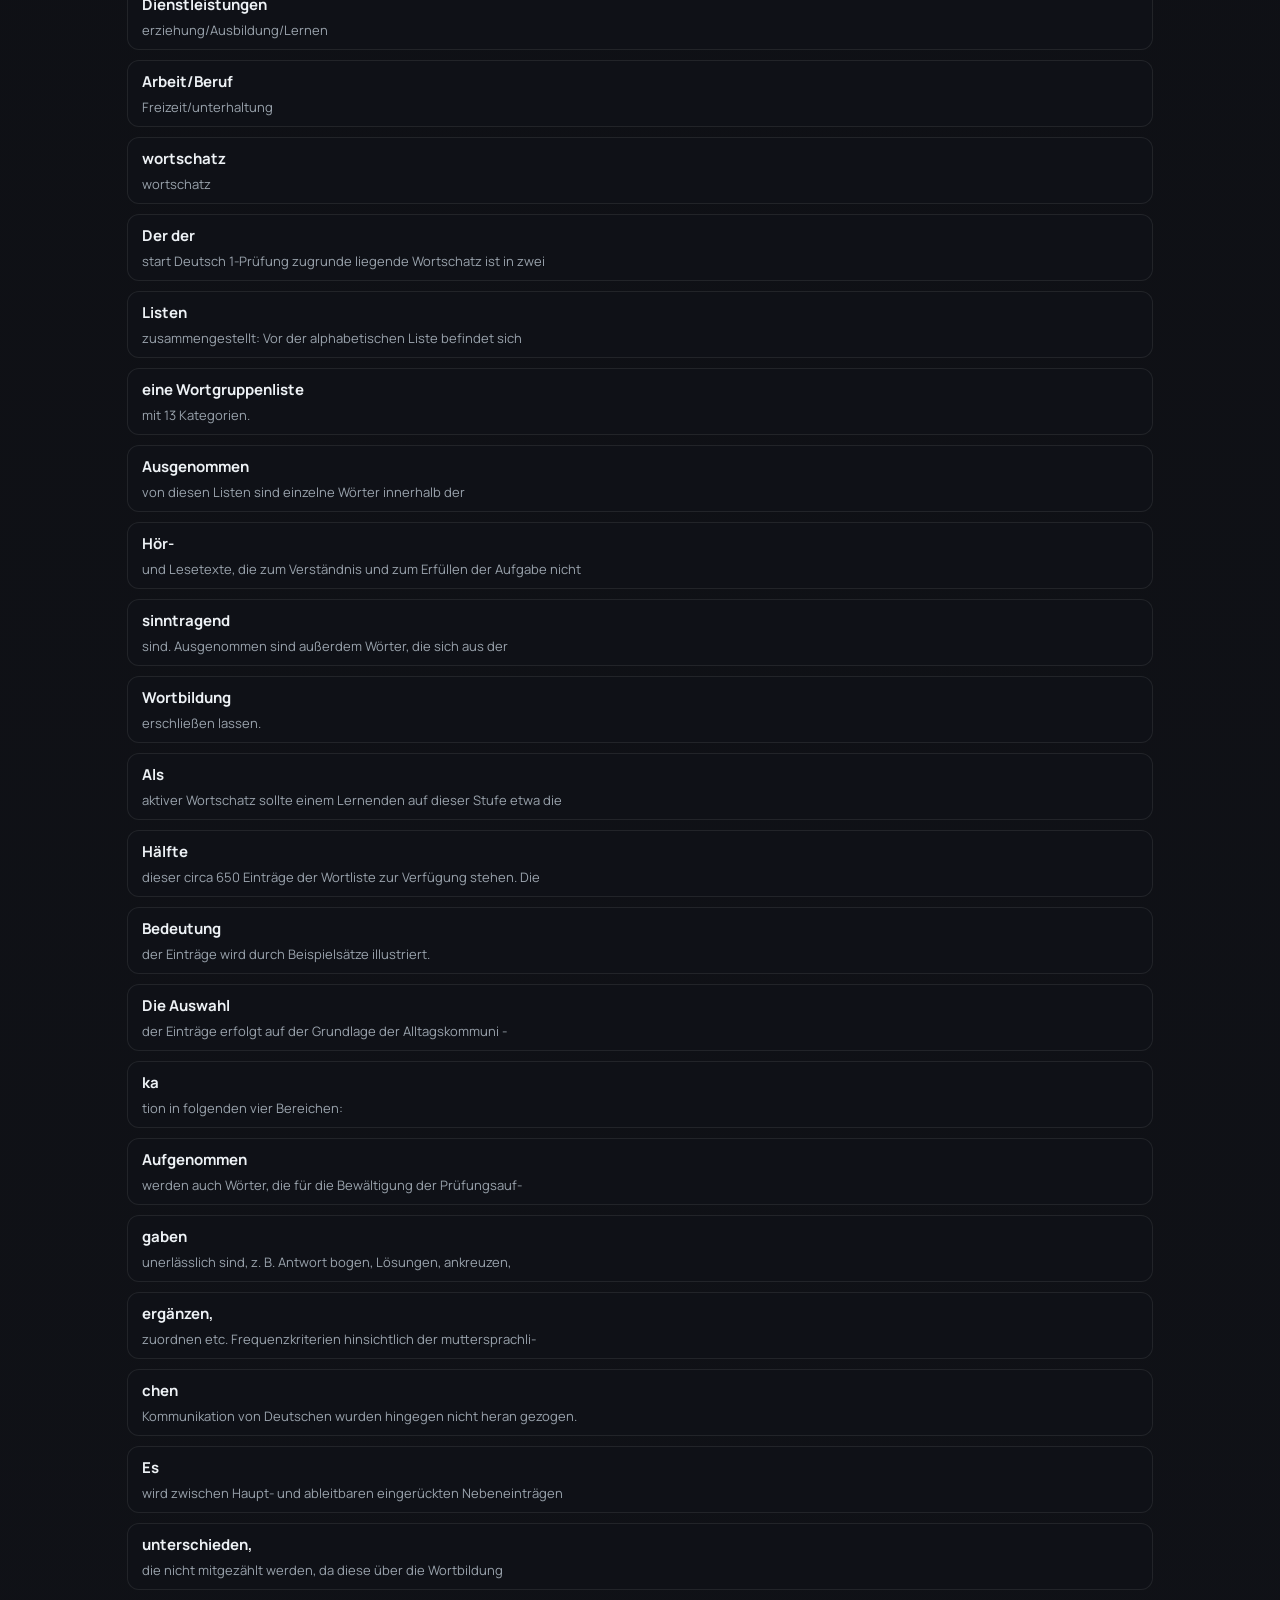
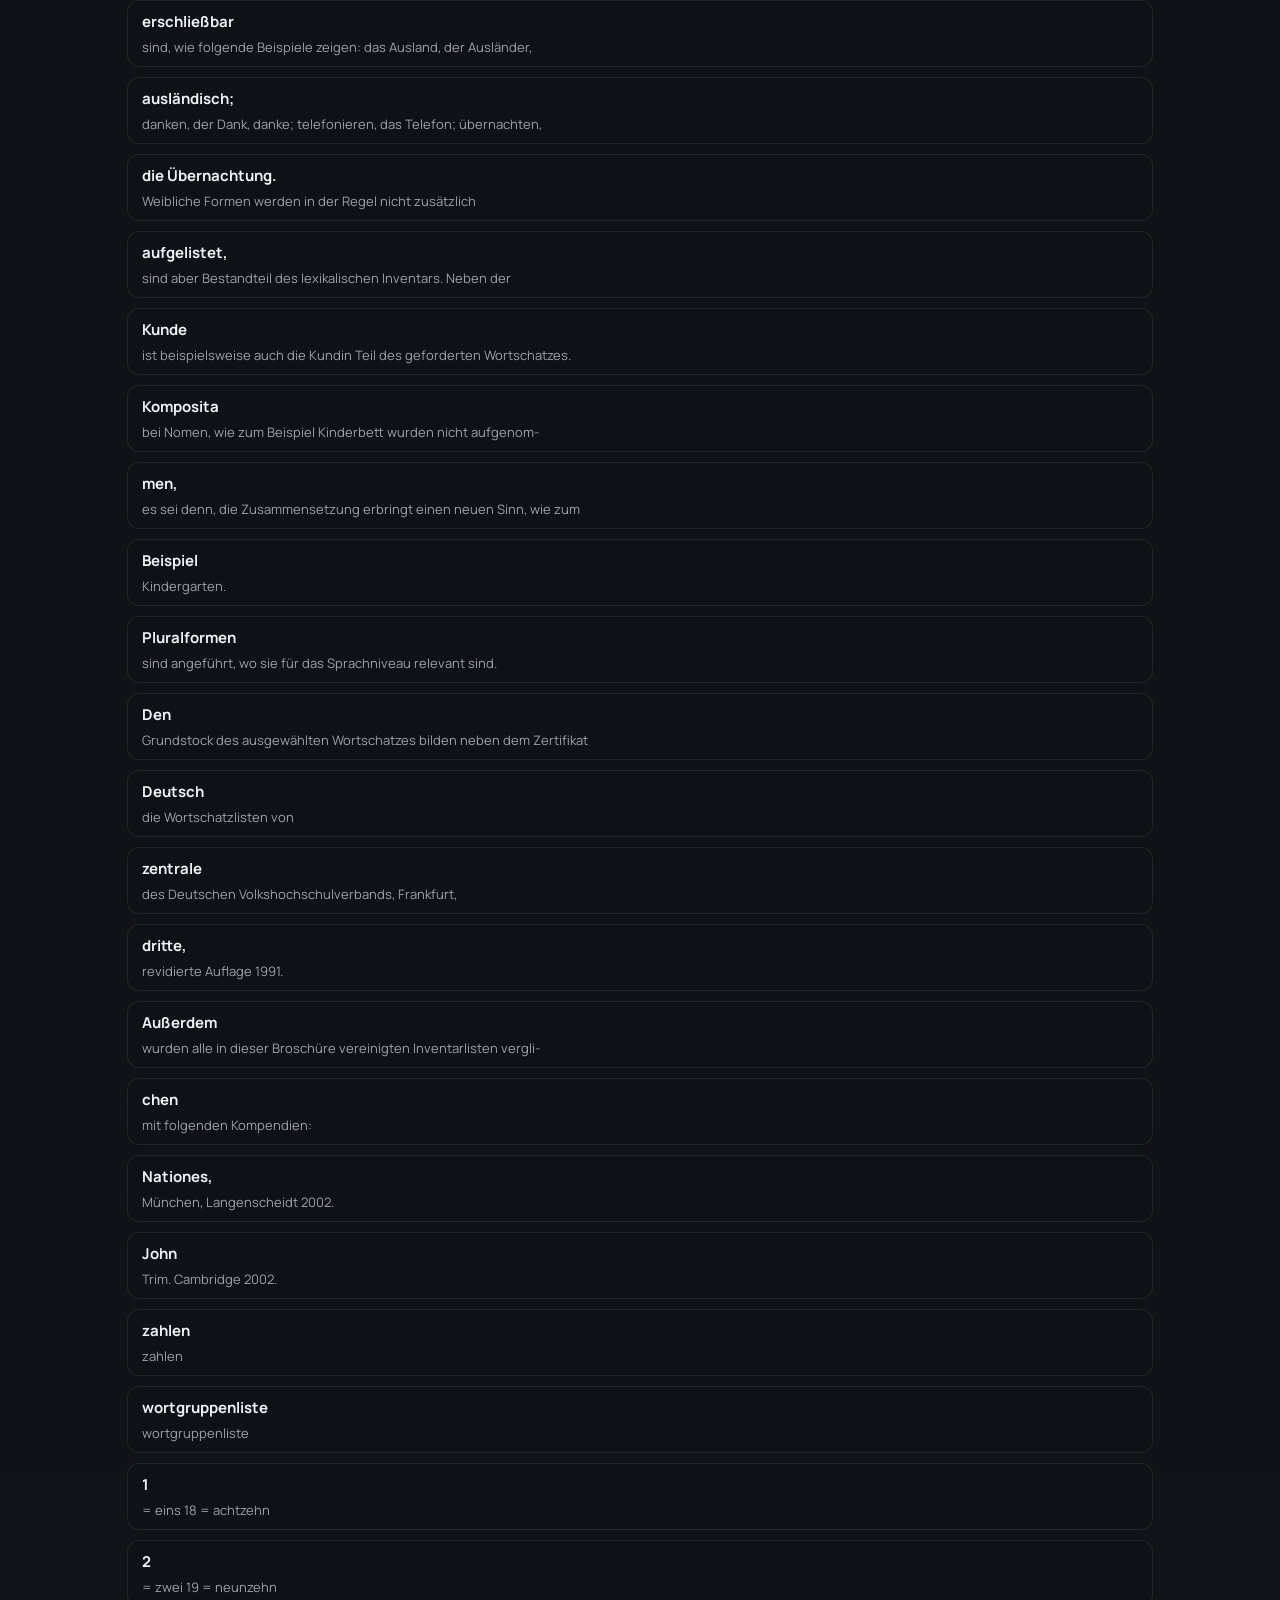
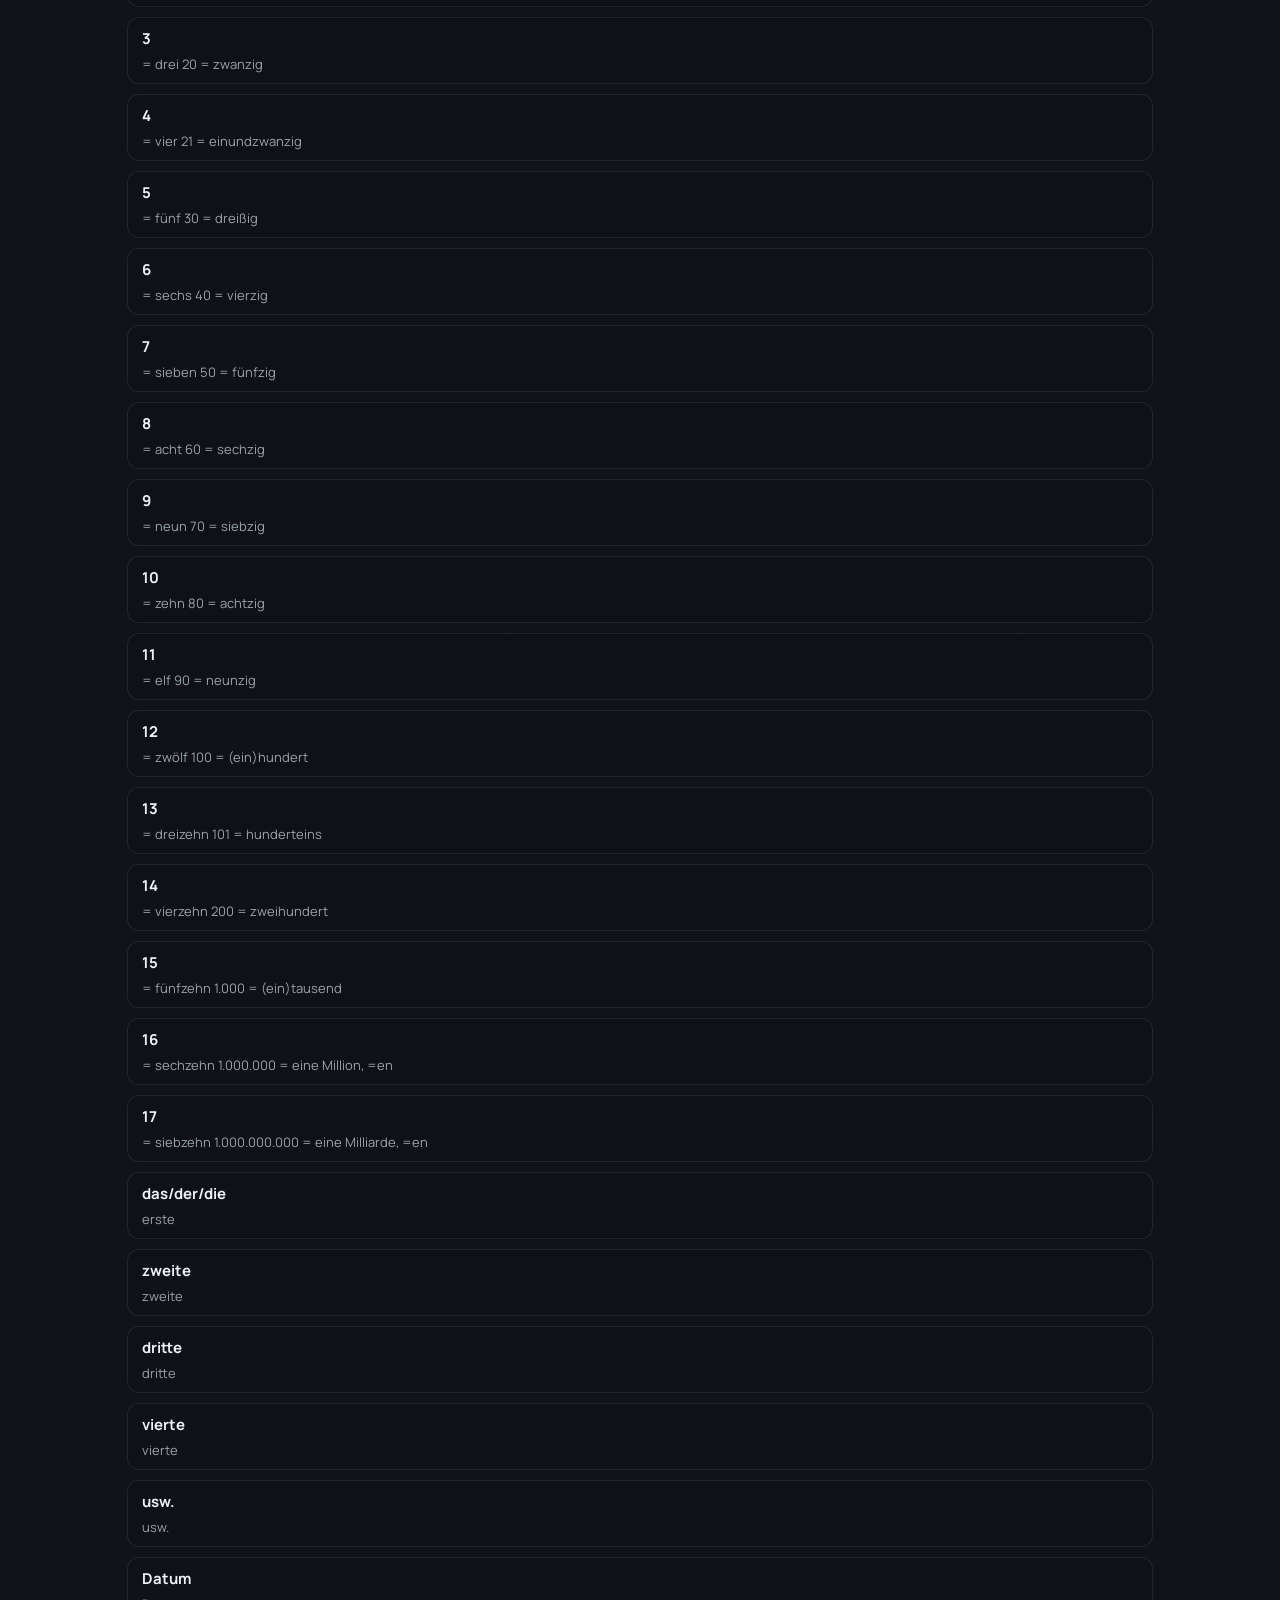
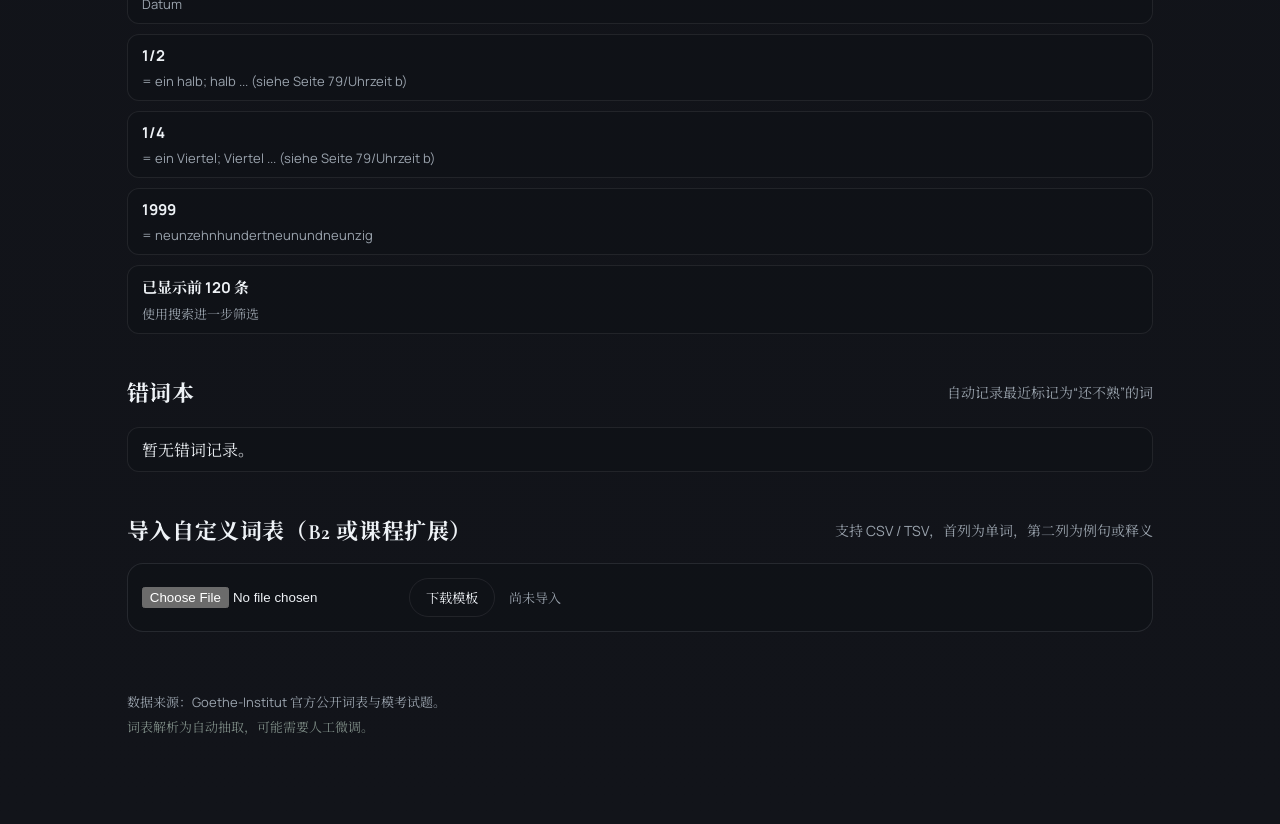
==== commit af5ad019: "Add course goals and completion feedback" ====
--- a/docs/index.html
+++ b/docs/index.html
@@ -90,12 +90,54 @@
           <span>来自官方公开资料</span>
         </div>
         <div class="course-grid" id="courseGrid"></div>
+        <div class="goal-grid">
+          <div class="goal-card">
+            <div class="goal-title">A1 课程目标</div>
+            <div class="goal-meta">推荐时长：6-8 周</div>
+            <div class="goal-list">
+              <span>基础问候与自我介绍</span>
+              <span>简单日常场景表达</span>
+              <span>掌握基础动词变位</span>
+            </div>
+          </div>
+          <div class="goal-card">
+            <div class="goal-title">A2 课程目标</div>
+            <div class="goal-meta">推荐时长：8-10 周</div>
+            <div class="goal-list">
+              <span>生活场景完整表达</span>
+              <span>过去时与从句入门</span>
+              <span>可处理日常事务</span>
+            </div>
+          </div>
+          <div class="goal-card">
+            <div class="goal-title">B1 课程目标</div>
+            <div class="goal-meta">推荐时长：10-12 周</div>
+            <div class="goal-list">
+              <span>观点陈述与理由组织</span>
+              <span>常见书面与口语任务</span>
+              <span>能独立完成日常沟通</span>
+            </div>
+          </div>
+          <div class="goal-card">
+            <div class="goal-title">B2 课程目标</div>
+            <div class="goal-meta">推荐时长：12-16 周</div>
+            <div class="goal-list">
+              <span>学术与职业表达</span>
+              <span>复杂语法与衔接</span>
+              <span>具备进阶阅读写作能力</span>
+            </div>
+          </div>
+        </div>
       </section>
 
       <section class="section">
         <div class="section-header">
           <h2>学习计划与复习曲线</h2>
           <span>基于间隔重复，自动安排今日需要复习的词</span>
+        </div>
+        <div class="completion-banner" id="completionBanner">
+          <div class="completion-title">今日计划已完成</div>
+          <div class="completion-sub">你可以继续巩固或明天再来，已完成的词会进入复习计划。</div>
         </div>
         <div class="plan-grid">
           <div class="plan-card">
--- a/docs/styles.css
+++ b/docs/styles.css
@@ -320,6 +320,64 @@
   gap: 14px;
 }
 
+.goal-grid {
+  margin-top: 14px;
+  display: grid;
+  grid-template-columns: repeat(auto-fit, minmax(220px, 1fr));
+  gap: 14px;
+}
+
+.goal-card {
+  background: var(--panel);
+  border-radius: 18px;
+  padding: 16px;
+  border: 1px solid rgba(200, 209, 219, 0.1);
+  display: grid;
+  gap: 10px;
+}
+
+.goal-title {
+  font-family: 'Cormorant Garamond', 'Noto Serif SC', serif;
+  font-weight: 600;
+  letter-spacing: 0.6px;
+}
+
+.goal-meta {
+  color: var(--muted);
+  font-size: 12px;
+}
+
+.goal-list {
+  display: grid;
+  gap: 6px;
+  font-size: 12px;
+  color: var(--muted);
+}
+
+.completion-banner {
+  margin-top: 14px;
+  padding: 14px 18px;
+  border-radius: 16px;
+  border: 1px solid rgba(200, 209, 219, 0.18);
+  background: rgba(200, 209, 219, 0.08);
+  display: none;
+  gap: 6px;
+}
+
+.completion-banner.show {
+  display: grid;
+}
+
+.completion-title {
+  font-weight: 600;
+  letter-spacing: 0.4px;
+}
+
+.completion-sub {
+  color: var(--muted);
+  font-size: 12px;
+}
+
 .course-card {
   background: var(--panel);
   border-radius: 18px;
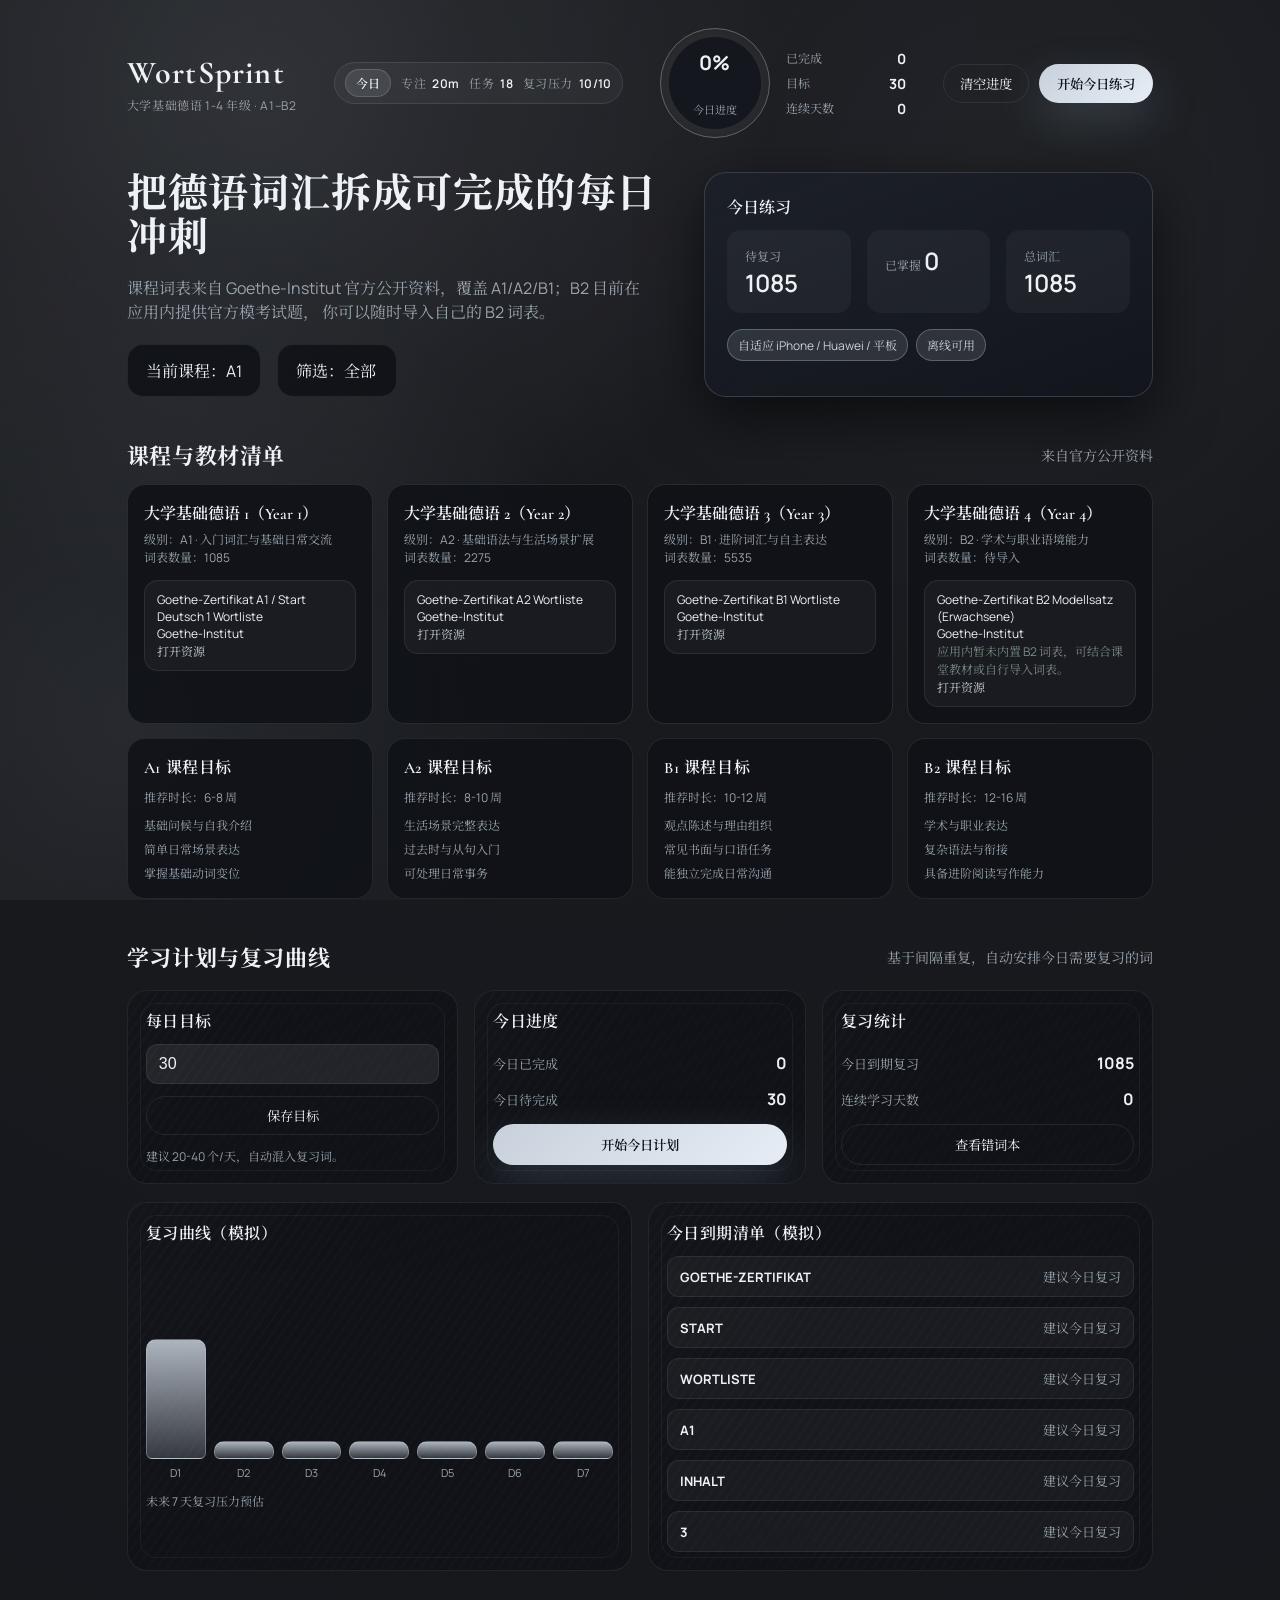
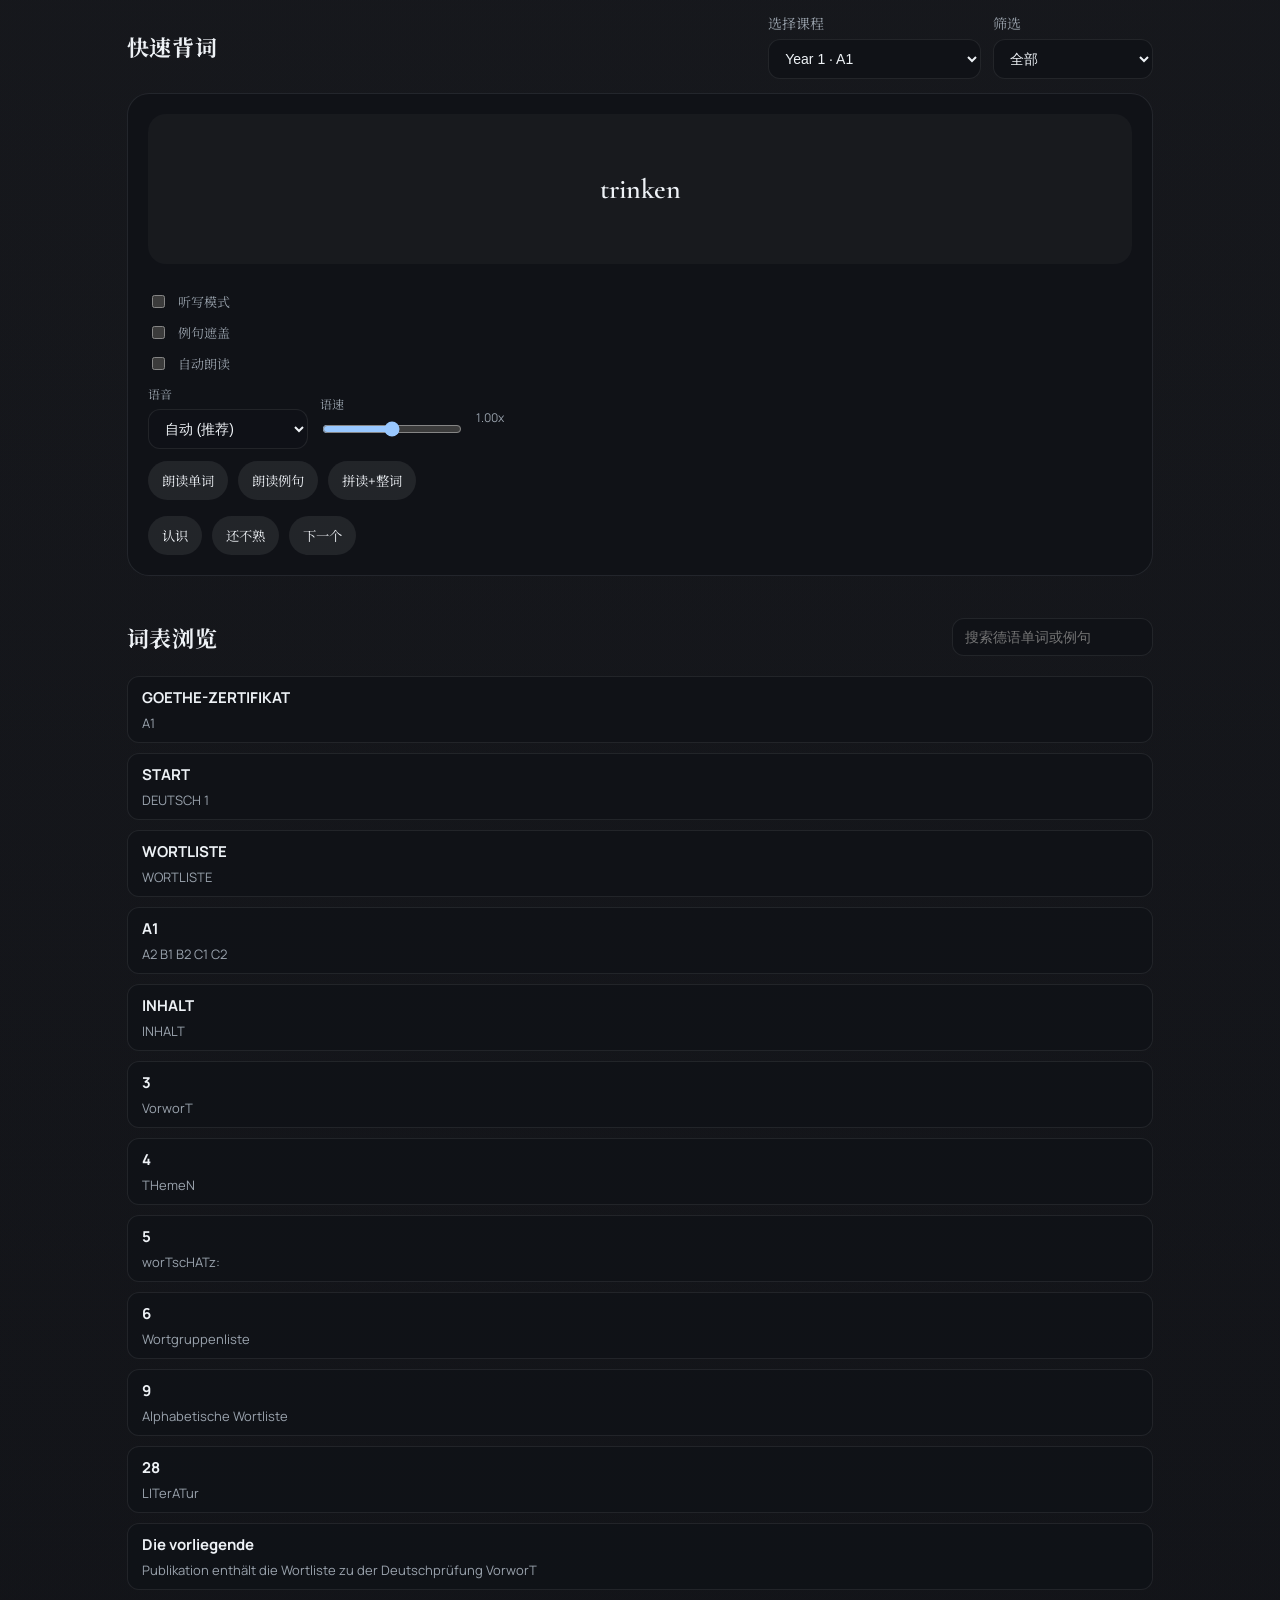
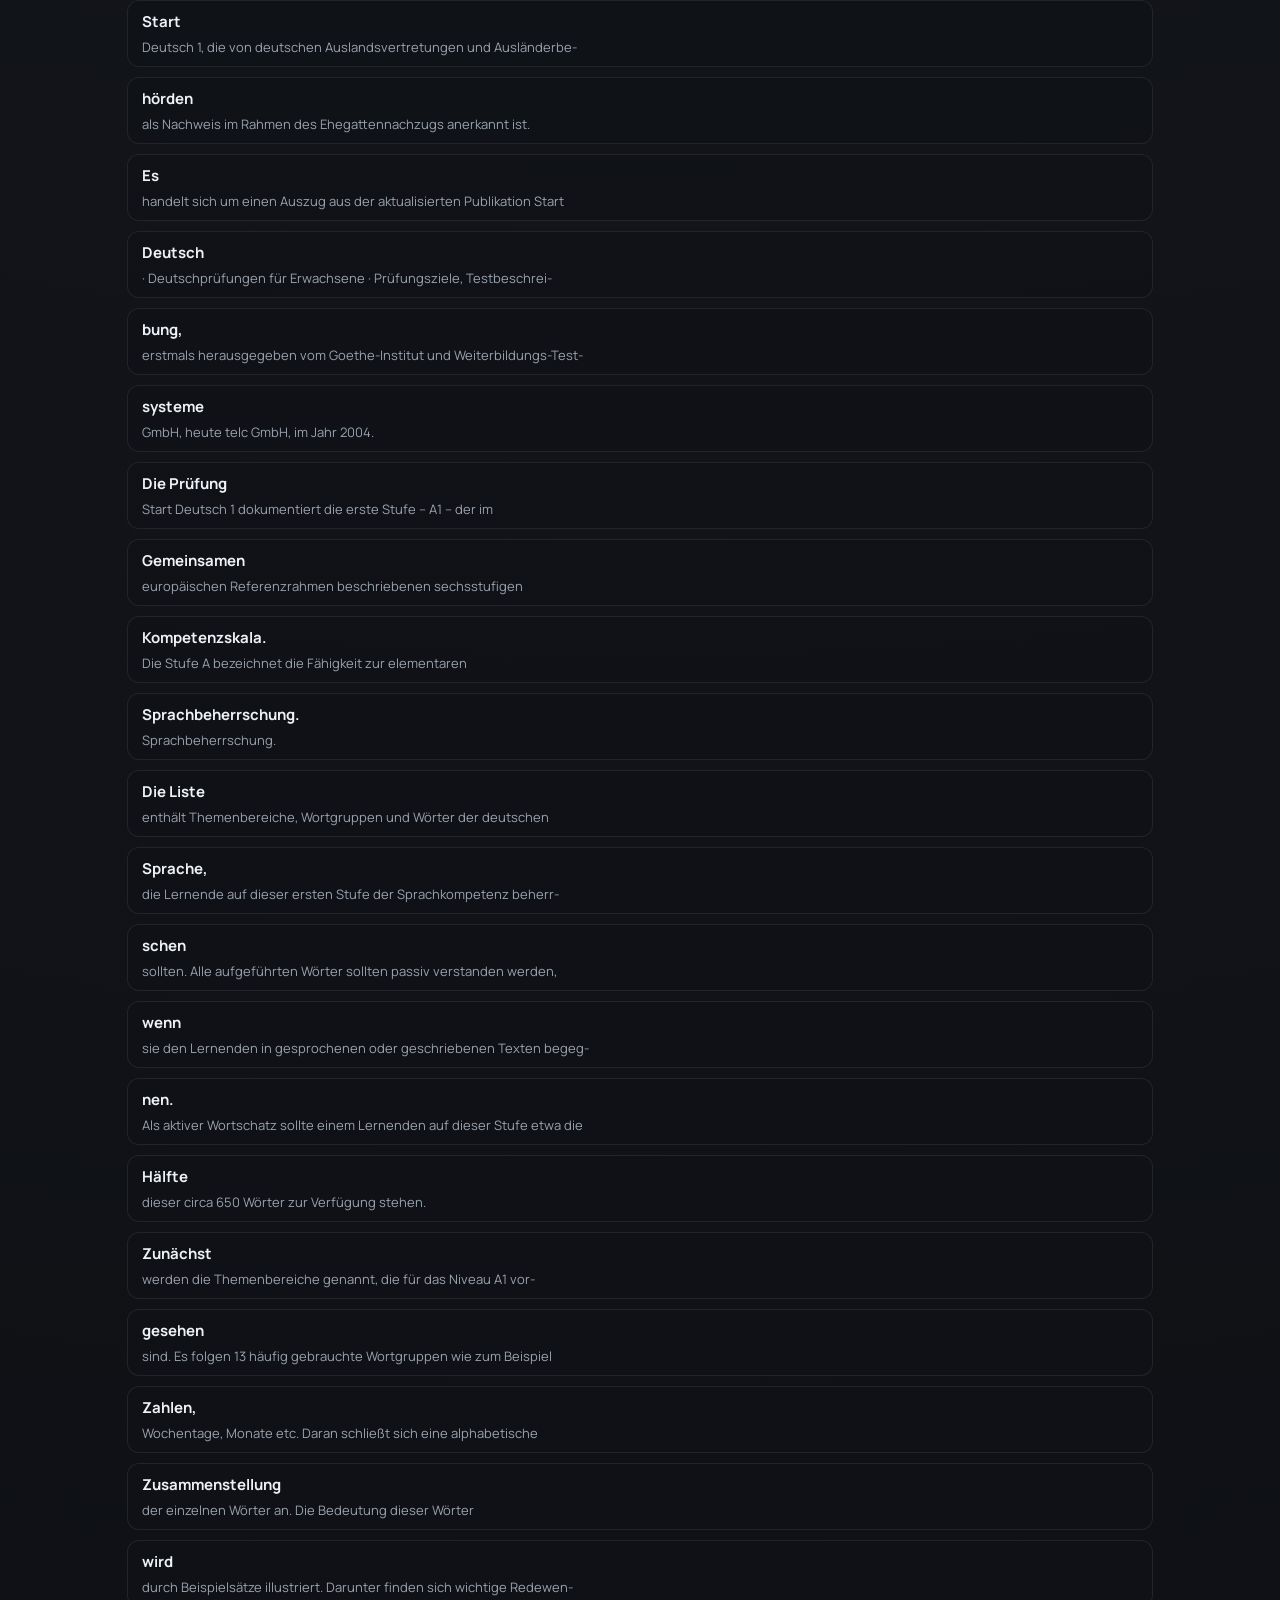
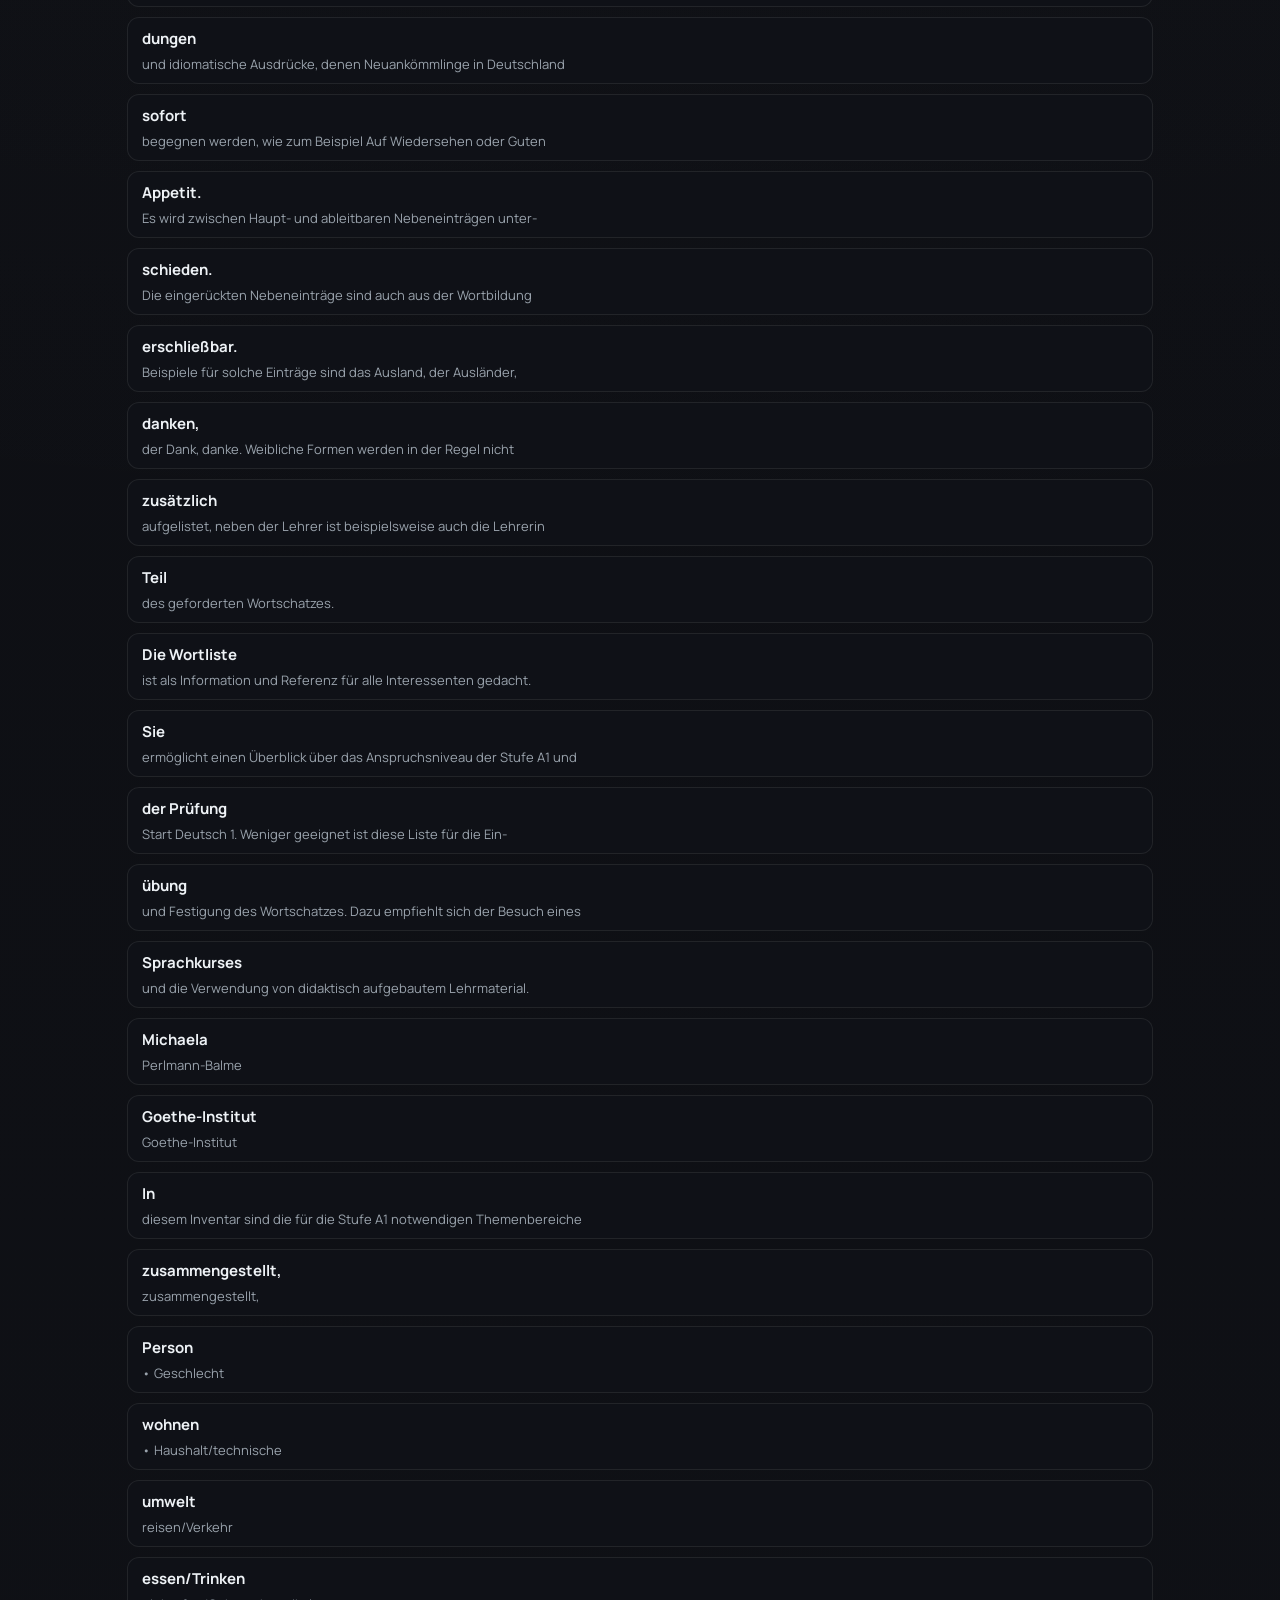
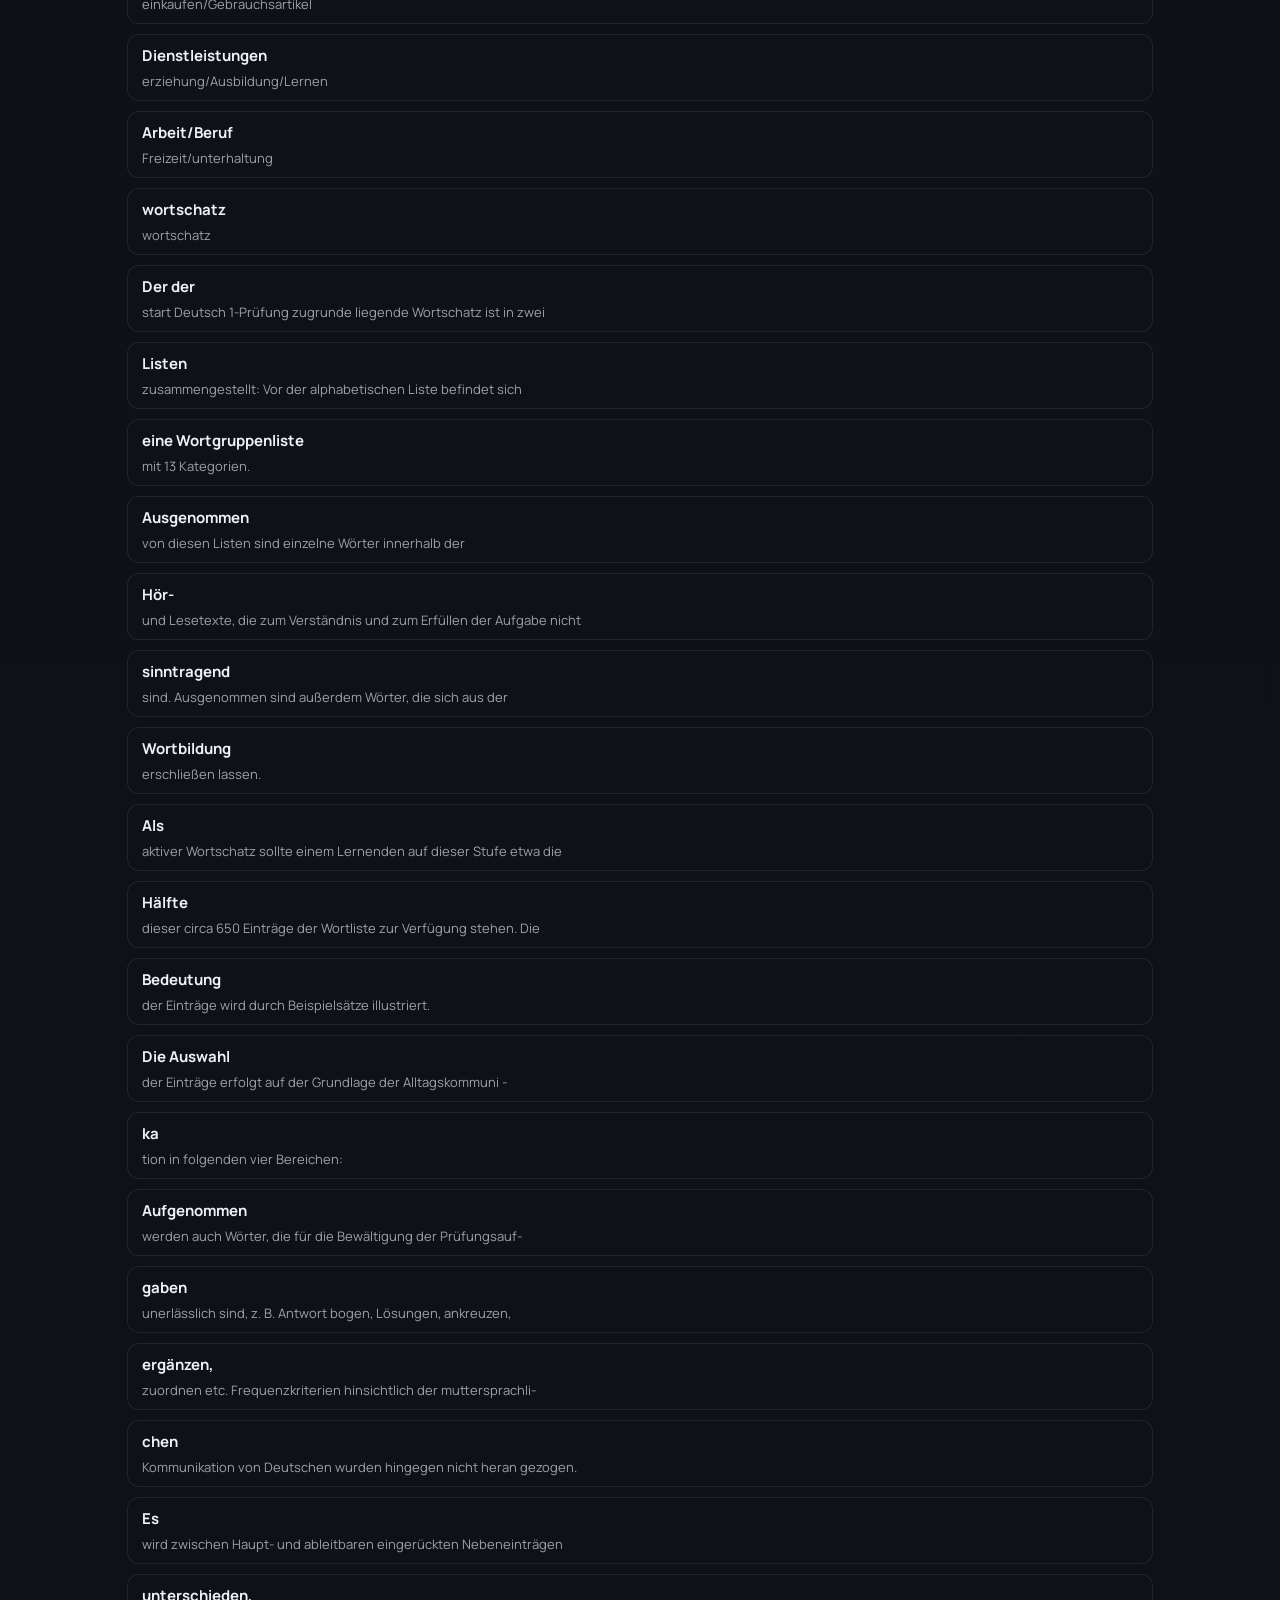
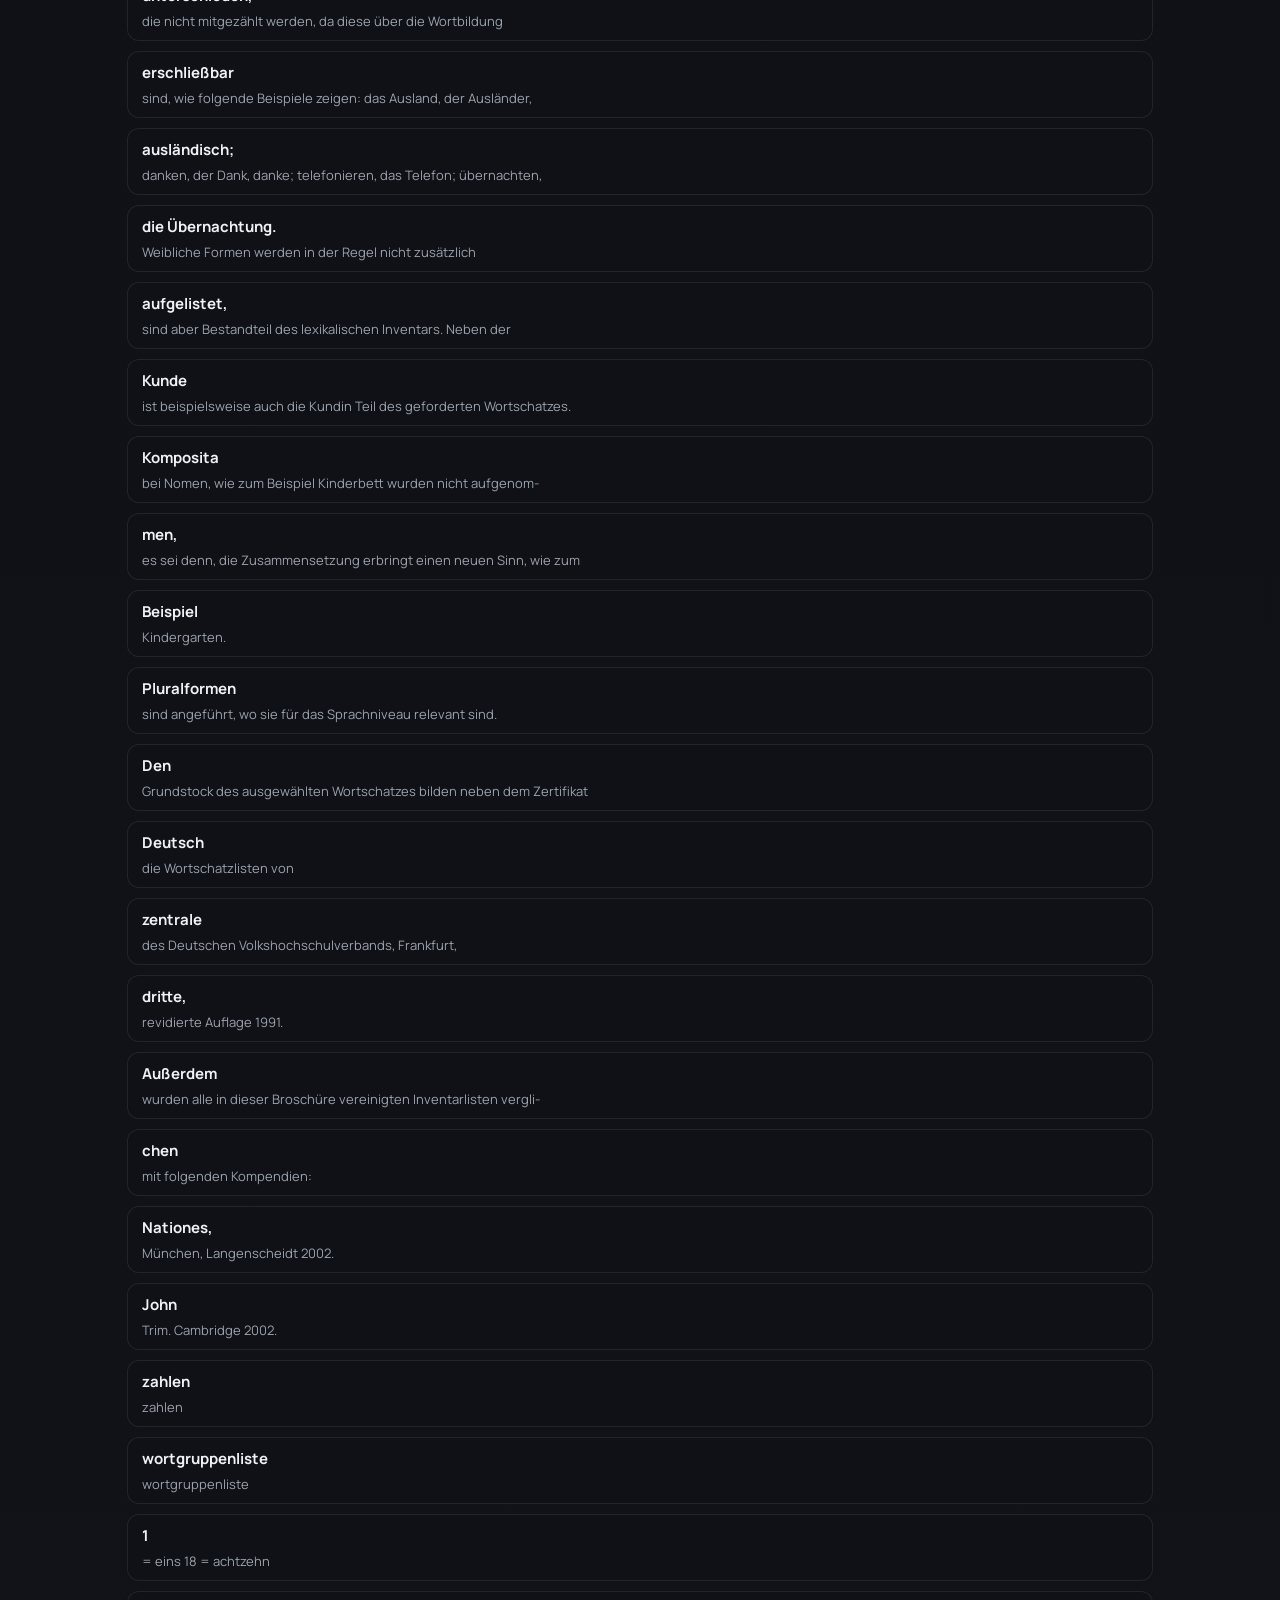
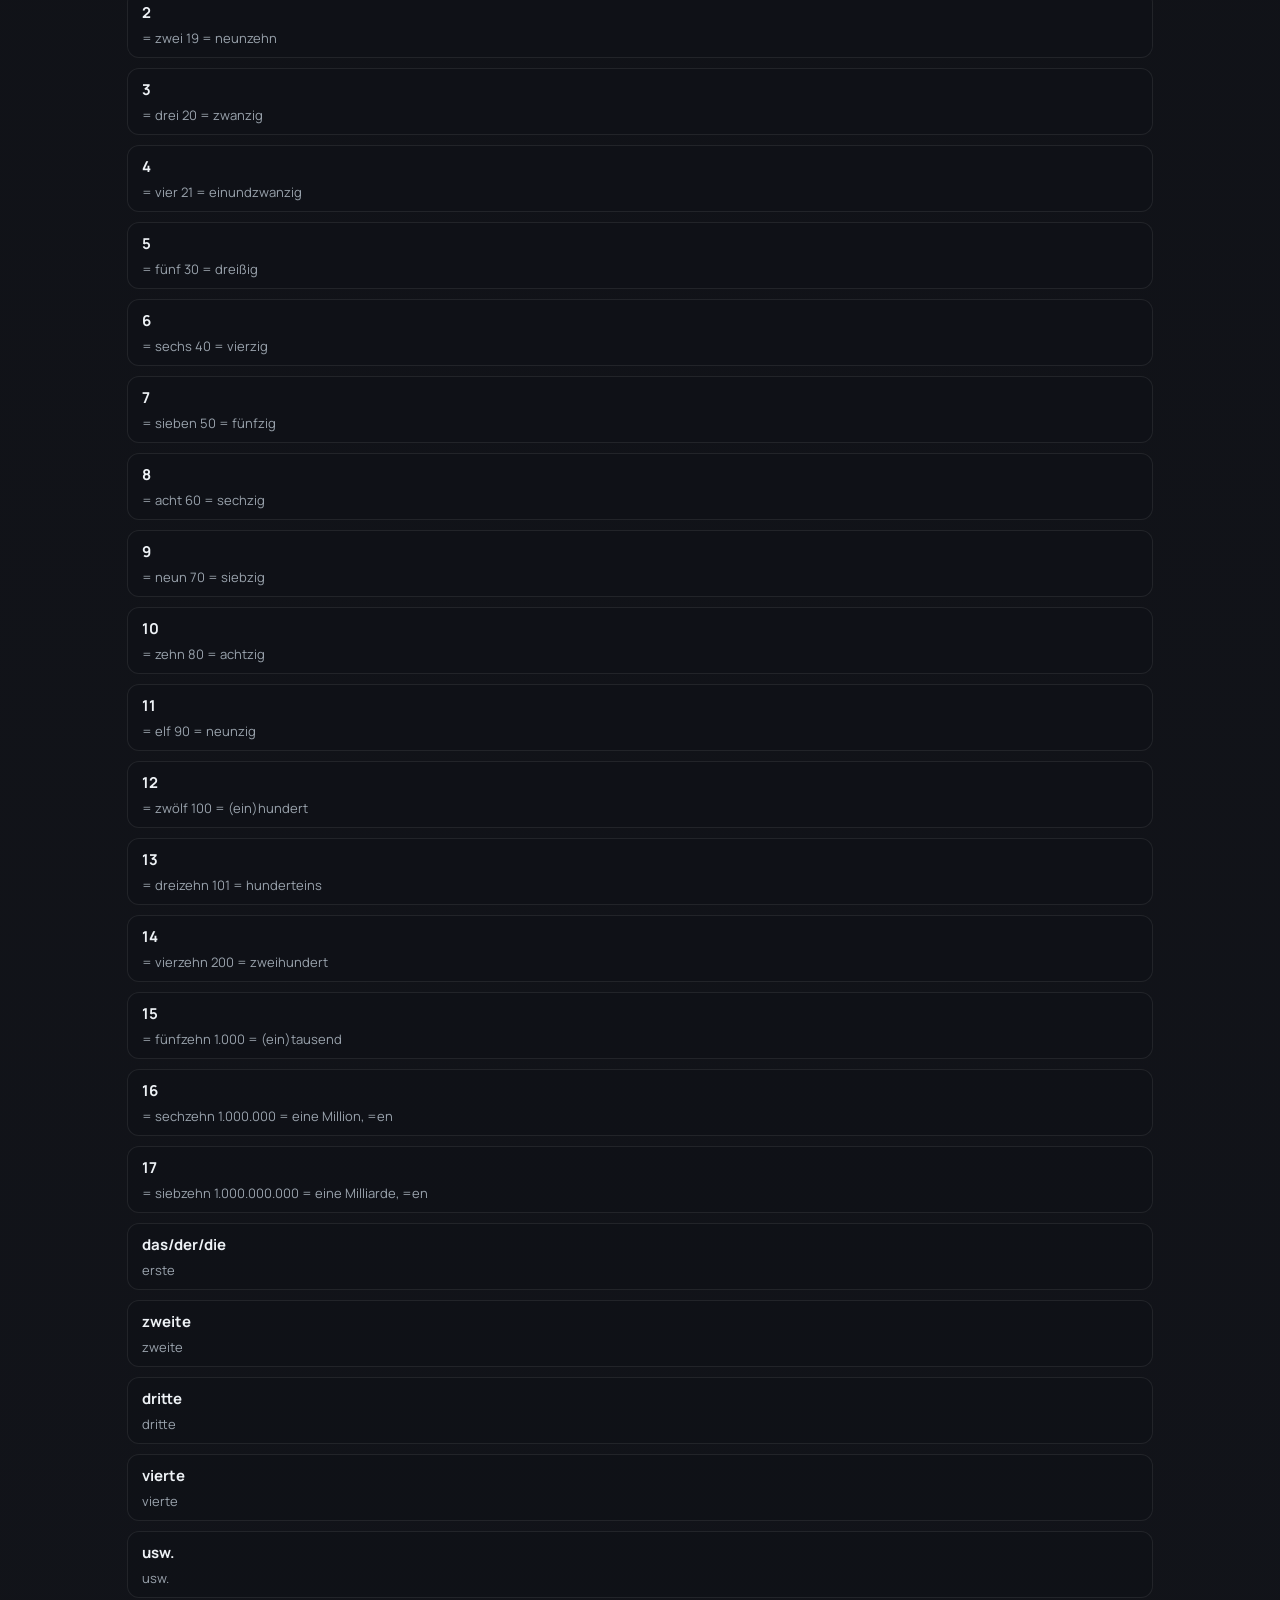
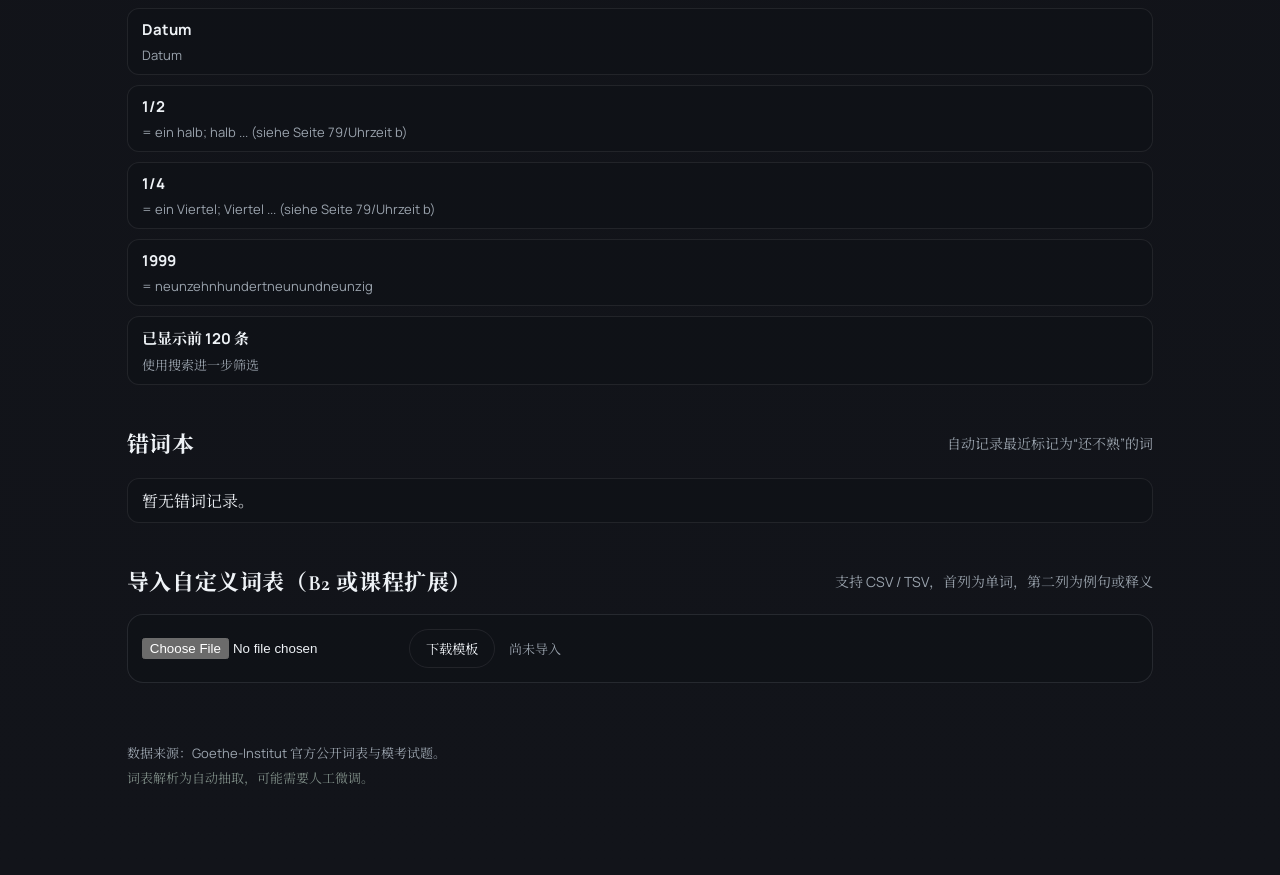
==== commit 81215505: "Make demo widgets interactive" ====
--- a/docs/index.html
+++ b/docs/index.html
@@ -91,7 +91,7 @@
         </div>
         <div class="course-grid" id="courseGrid"></div>
         <div class="goal-grid">
-          <div class="goal-card">
+          <div class="goal-card" data-level="A1">
             <div class="goal-title">A1 课程目标</div>
             <div class="goal-meta">推荐时长：6-8 周</div>
             <div class="goal-list">
@@ -100,7 +100,7 @@
               <span>掌握基础动词变位</span>
             </div>
           </div>
-          <div class="goal-card">
+          <div class="goal-card" data-level="A2">
             <div class="goal-title">A2 课程目标</div>
             <div class="goal-meta">推荐时长：8-10 周</div>
             <div class="goal-list">
@@ -109,7 +109,7 @@
               <span>可处理日常事务</span>
             </div>
           </div>
-          <div class="goal-card">
+          <div class="goal-card" data-level="B1">
             <div class="goal-title">B1 课程目标</div>
             <div class="goal-meta">推荐时长：10-12 周</div>
             <div class="goal-list">
@@ -118,7 +118,7 @@
               <span>能独立完成日常沟通</span>
             </div>
           </div>
-          <div class="goal-card">
+          <div class="goal-card" data-level="B2">
             <div class="goal-title">B2 课程目标</div>
             <div class="goal-meta">推荐时长：12-16 周</div>
             <div class="goal-list">
--- a/docs/styles.css
+++ b/docs/styles.css
@@ -334,6 +334,14 @@
   border: 1px solid rgba(200, 209, 219, 0.1);
   display: grid;
   gap: 10px;
+  cursor: pointer;
+  transition: transform 0.2s ease, box-shadow 0.2s ease, border 0.2s ease;
+}
+
+.goal-card:hover {
+  transform: translateY(-2px);
+  border: 1px solid rgba(200, 209, 219, 0.25);
+  box-shadow: 0 14px 32px rgba(0, 0, 0, 0.35);
 }
 
 .goal-title {
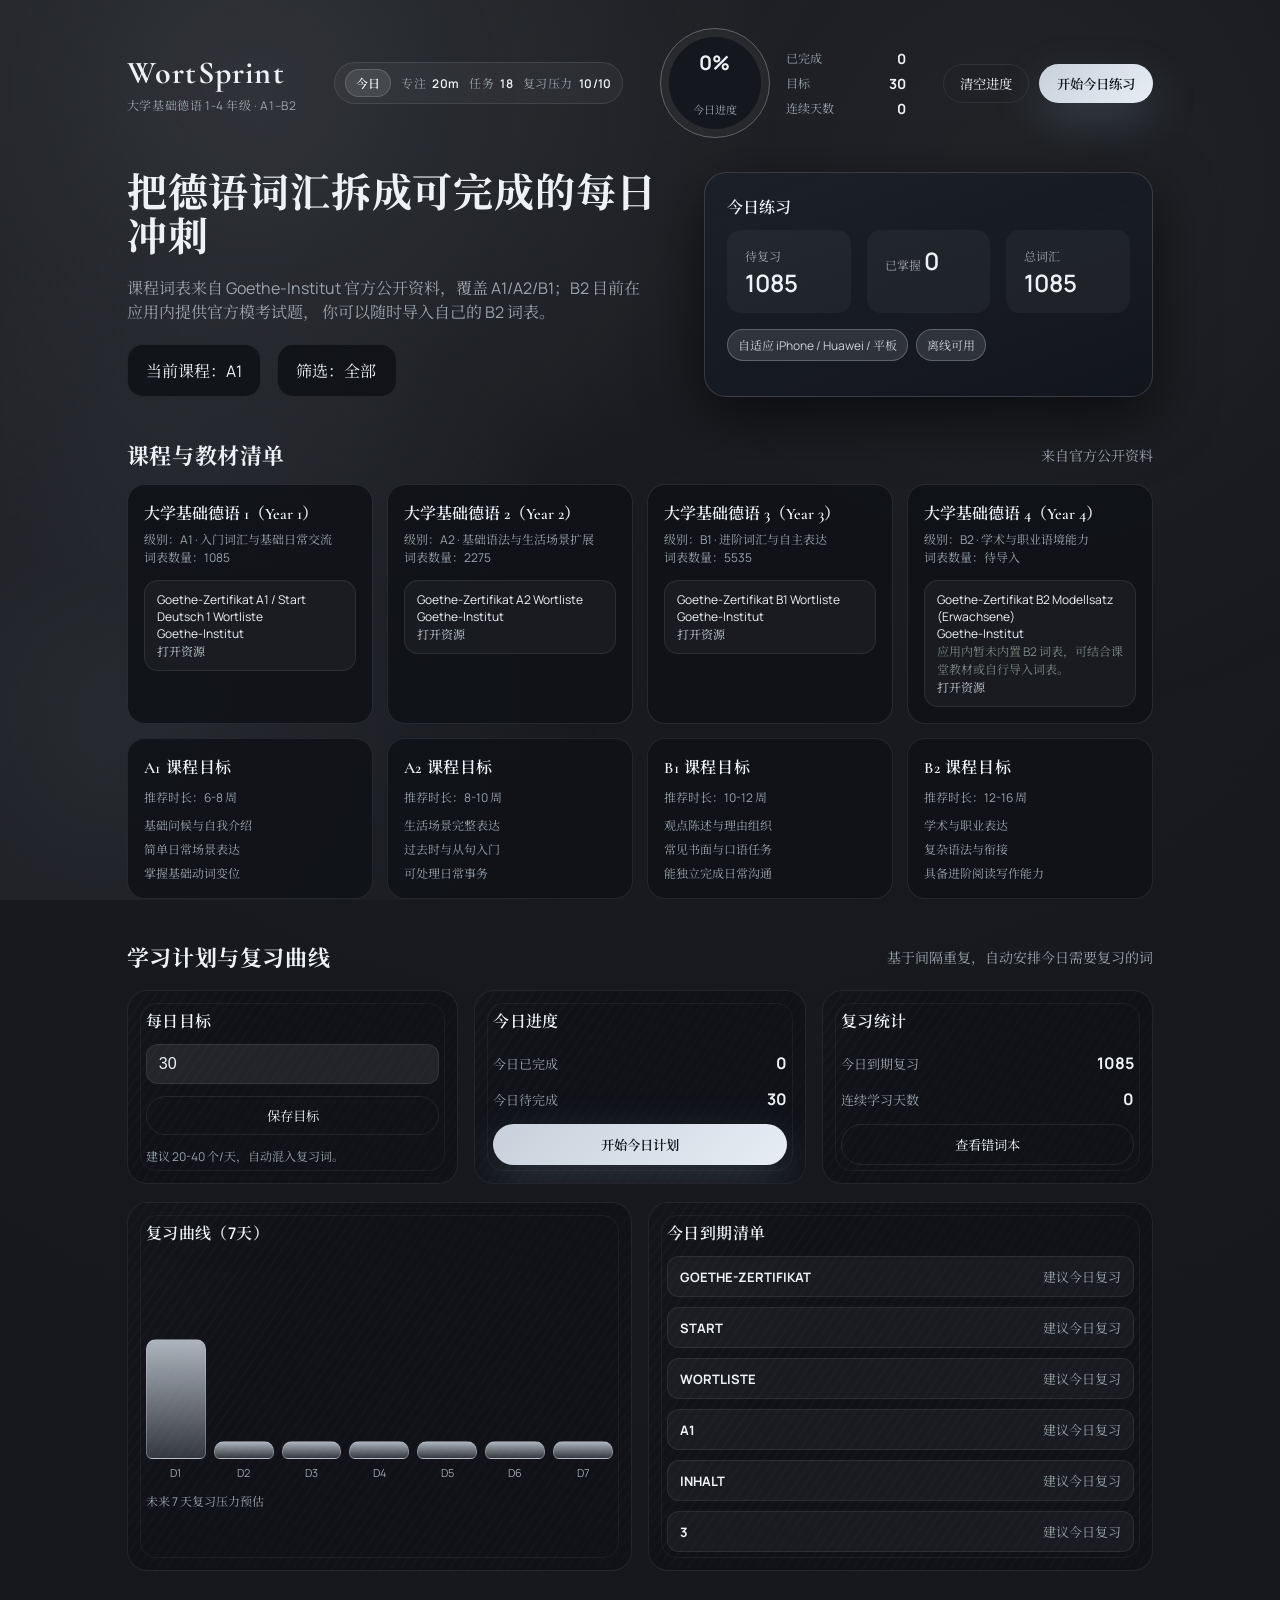
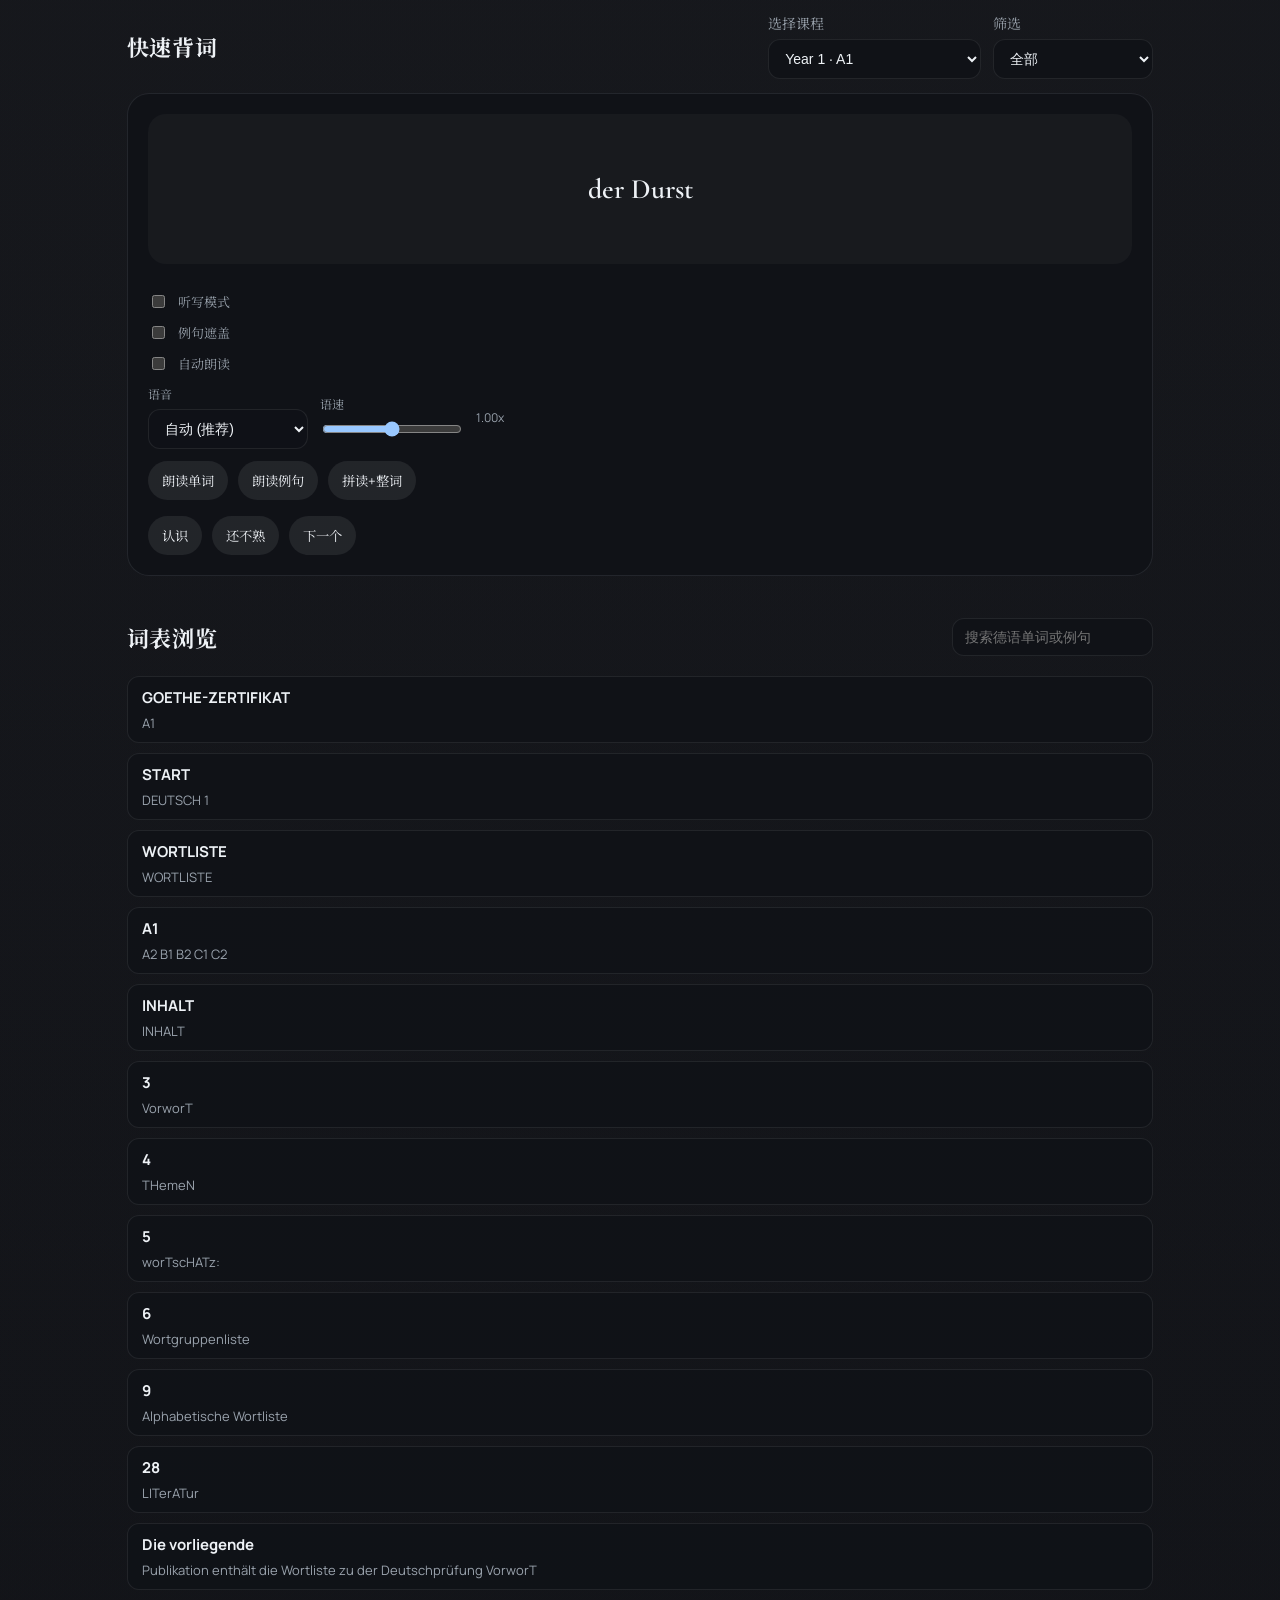
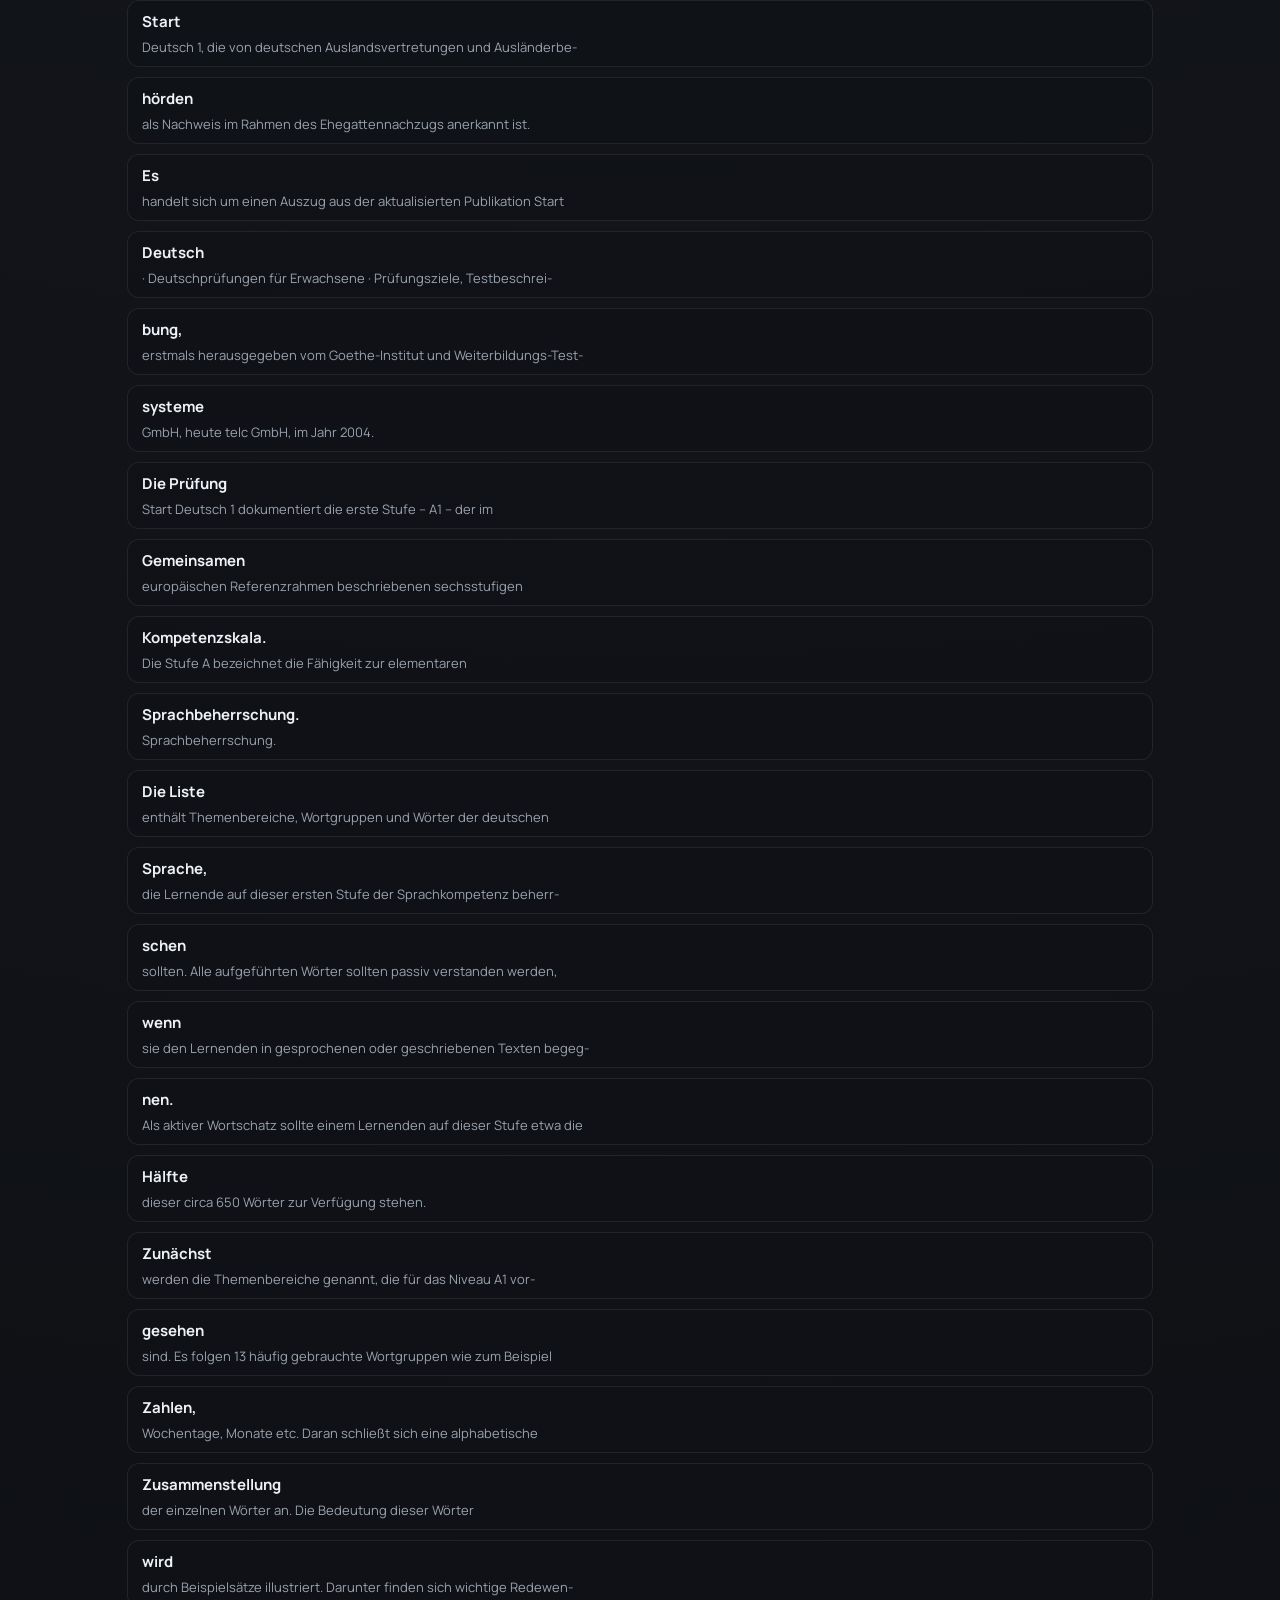
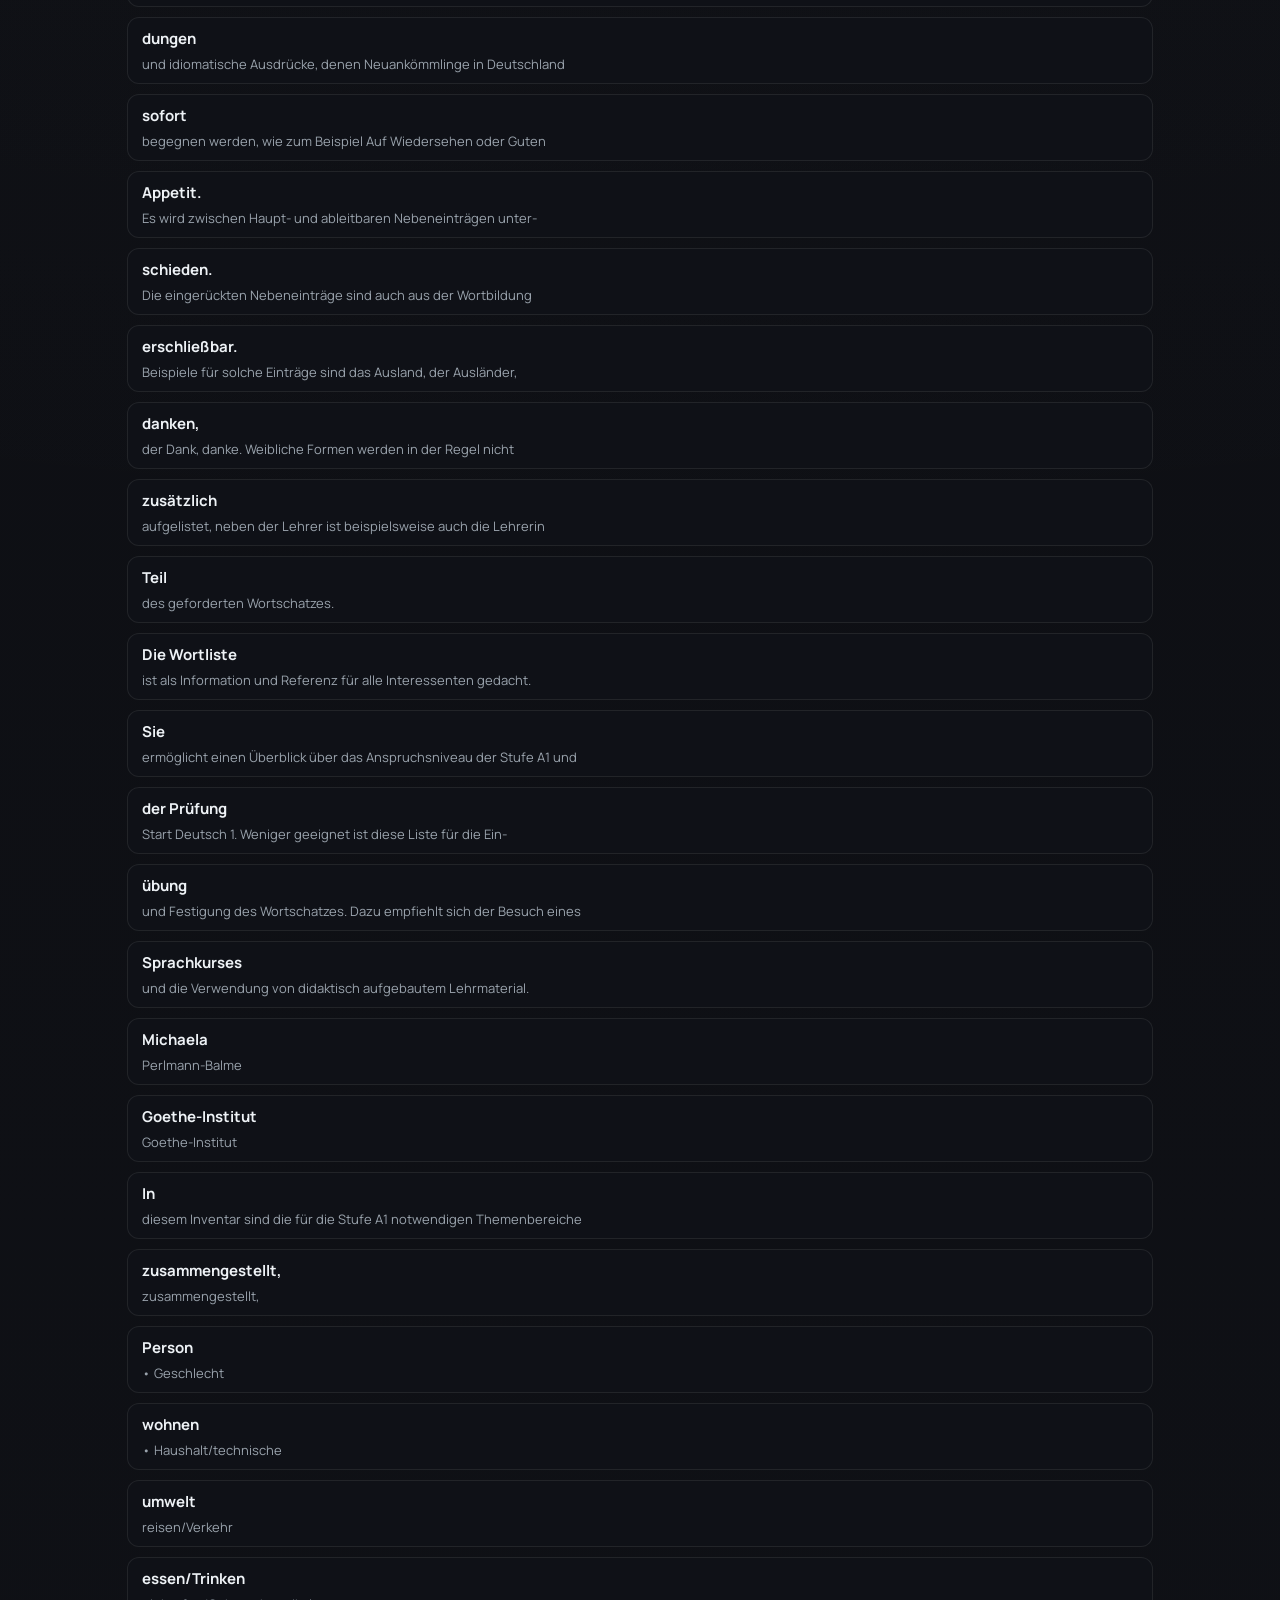
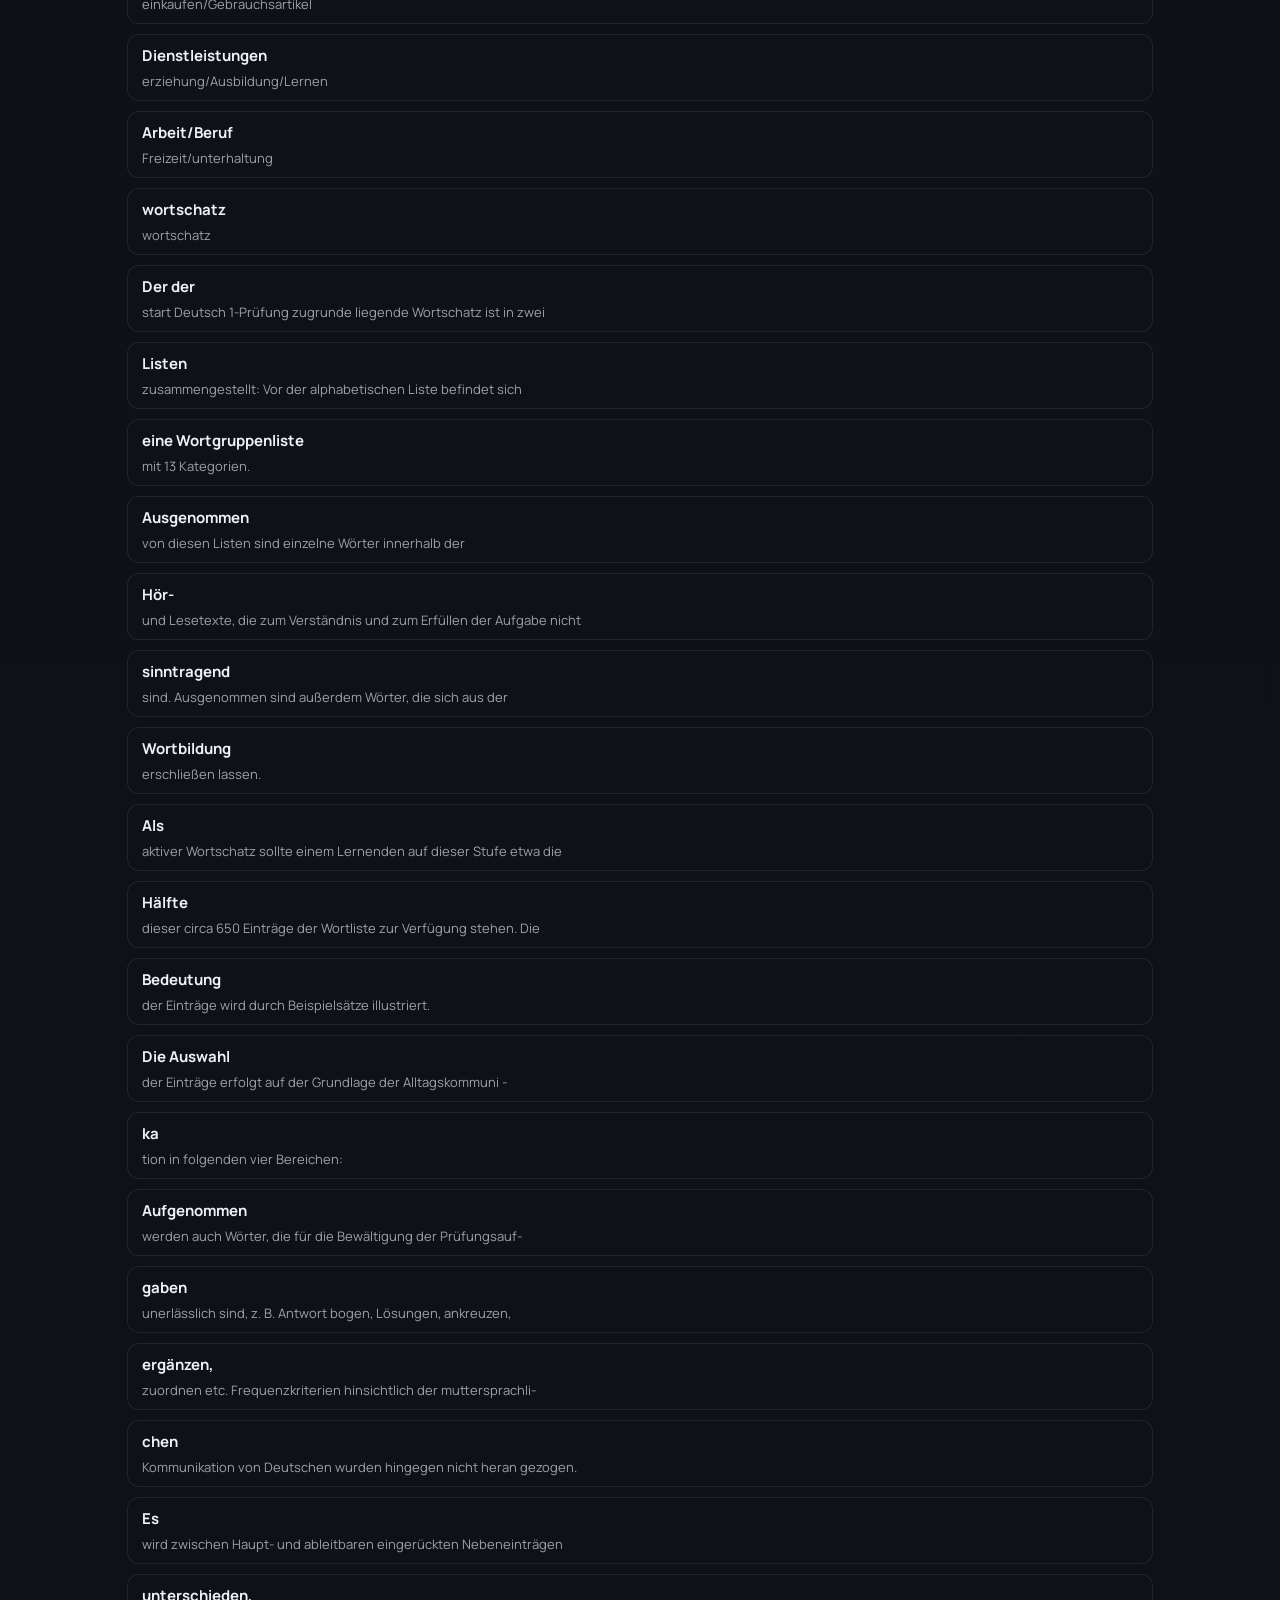
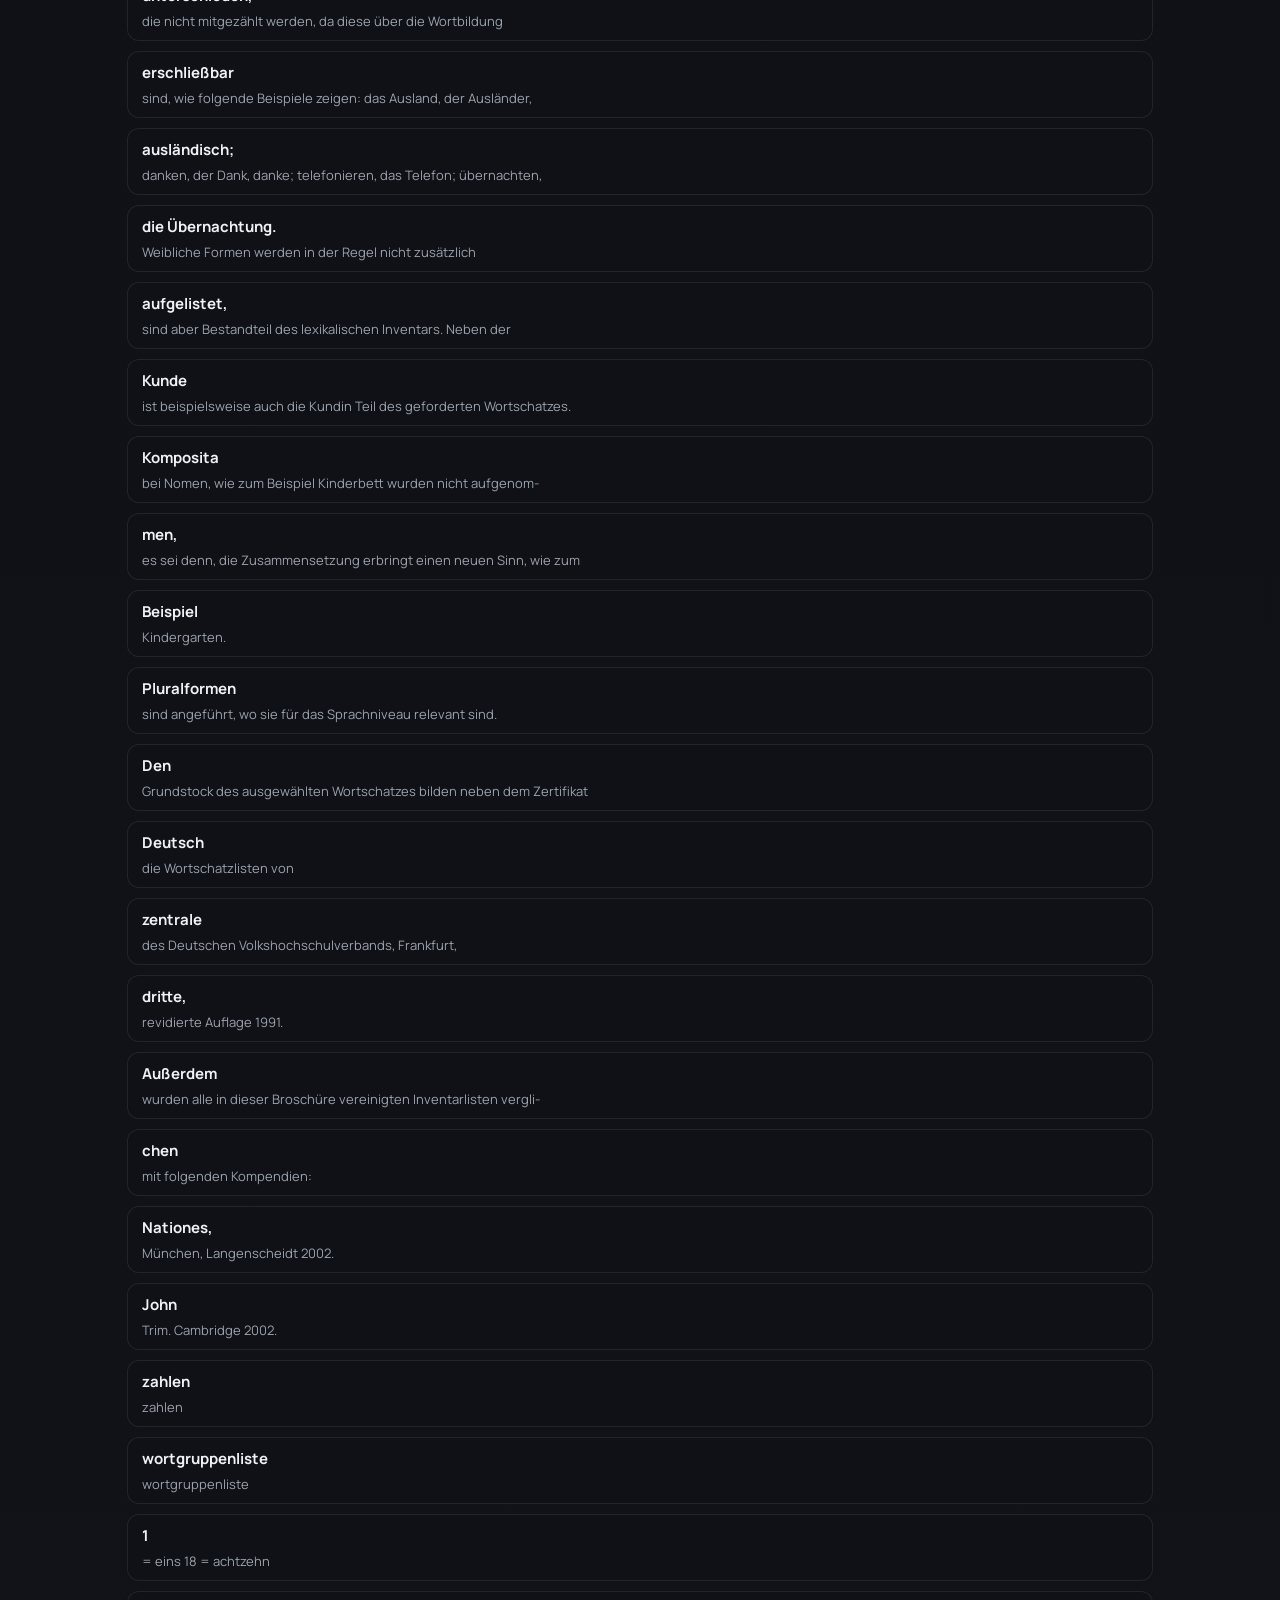
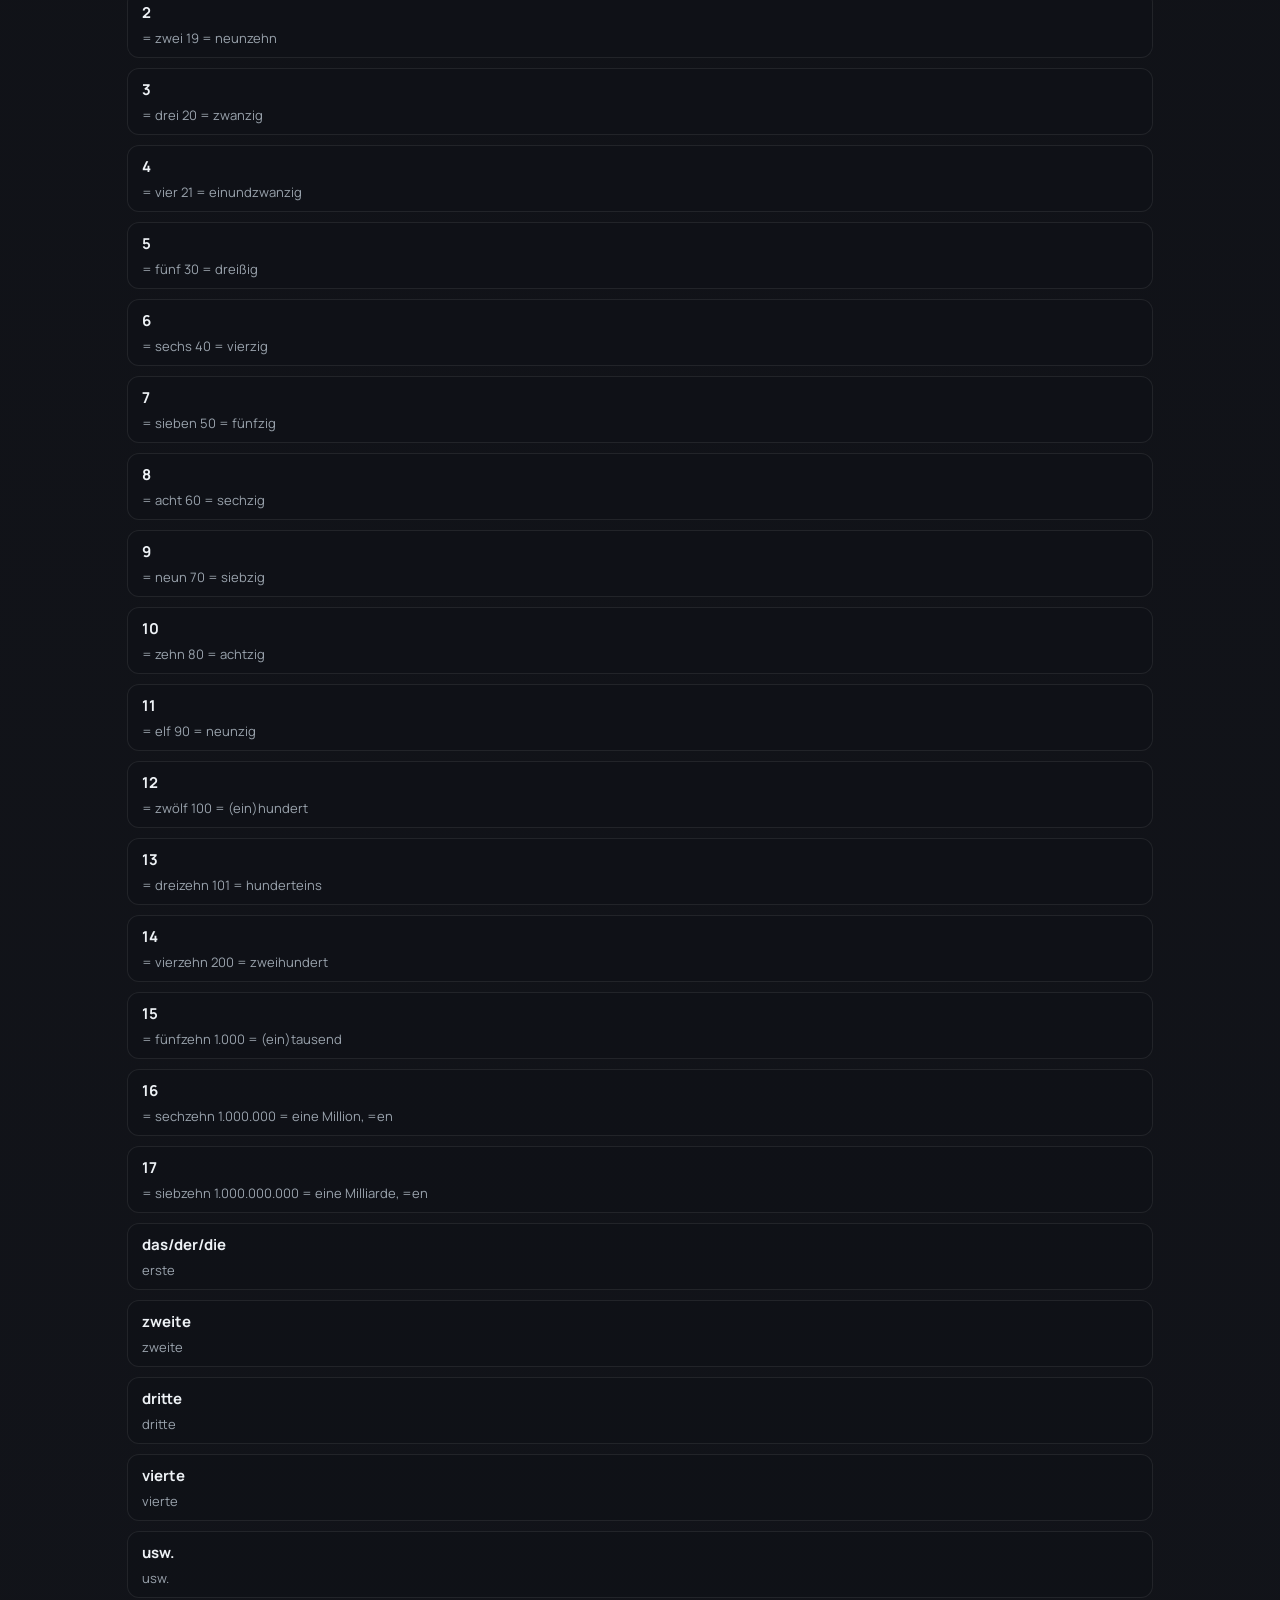
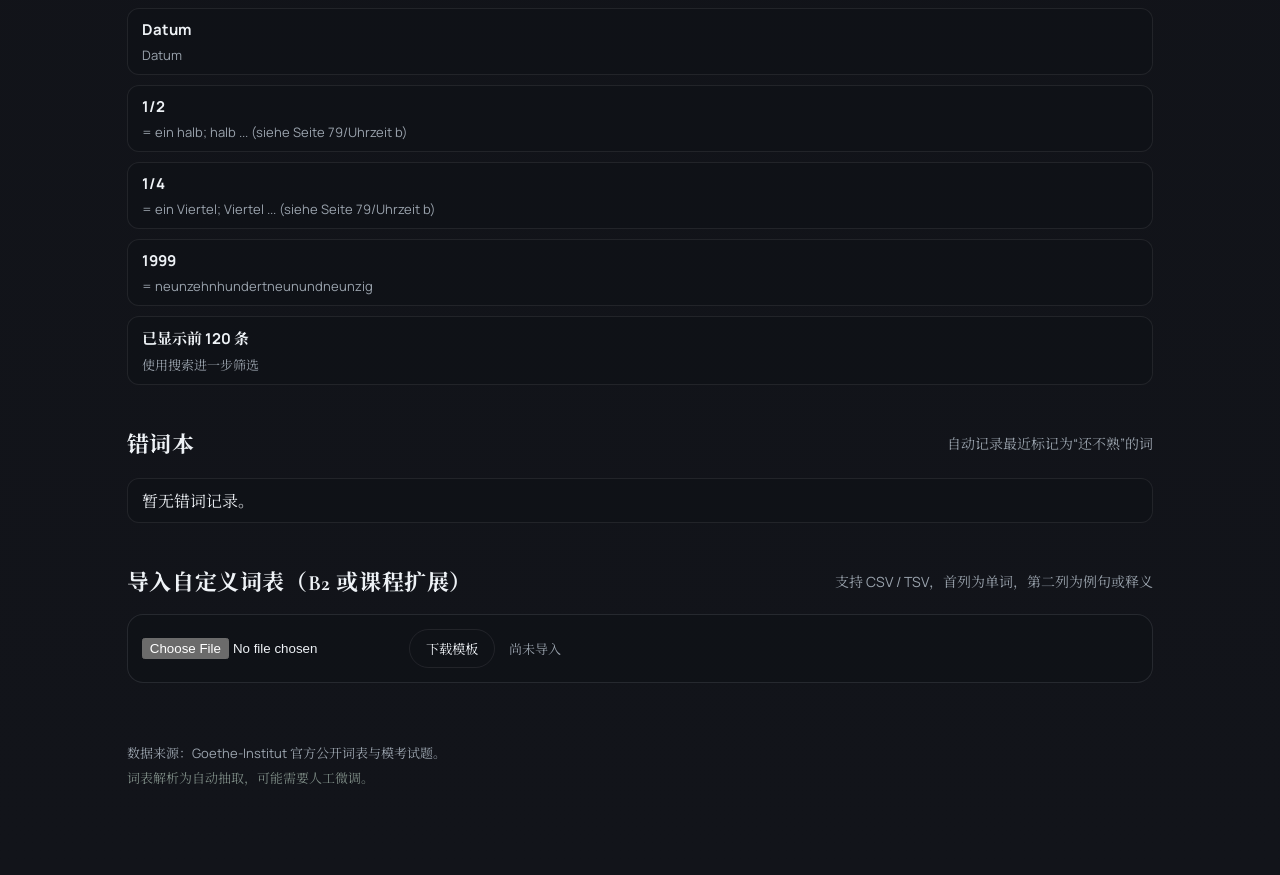
==== commit 02577795: "Make analytics widgets fully interactive" ====
--- a/docs/index.html
+++ b/docs/index.html
@@ -179,12 +179,12 @@
         </div>
         <div class="data-grid">
           <div class="data-card">
-            <div class="plan-title">复习曲线（模拟）</div>
+            <div class="plan-title">复习曲线（7天）</div>
             <div class="chart" id="reviewChart"></div>
             <div class="chart-legend">未来 7 天复习压力预估</div>
           </div>
           <div class="data-card">
-            <div class="plan-title">今日到期清单（模拟）</div>
+            <div class="plan-title">今日到期清单</div>
             <div class="due-list" id="dueList"></div>
           </div>
         </div>
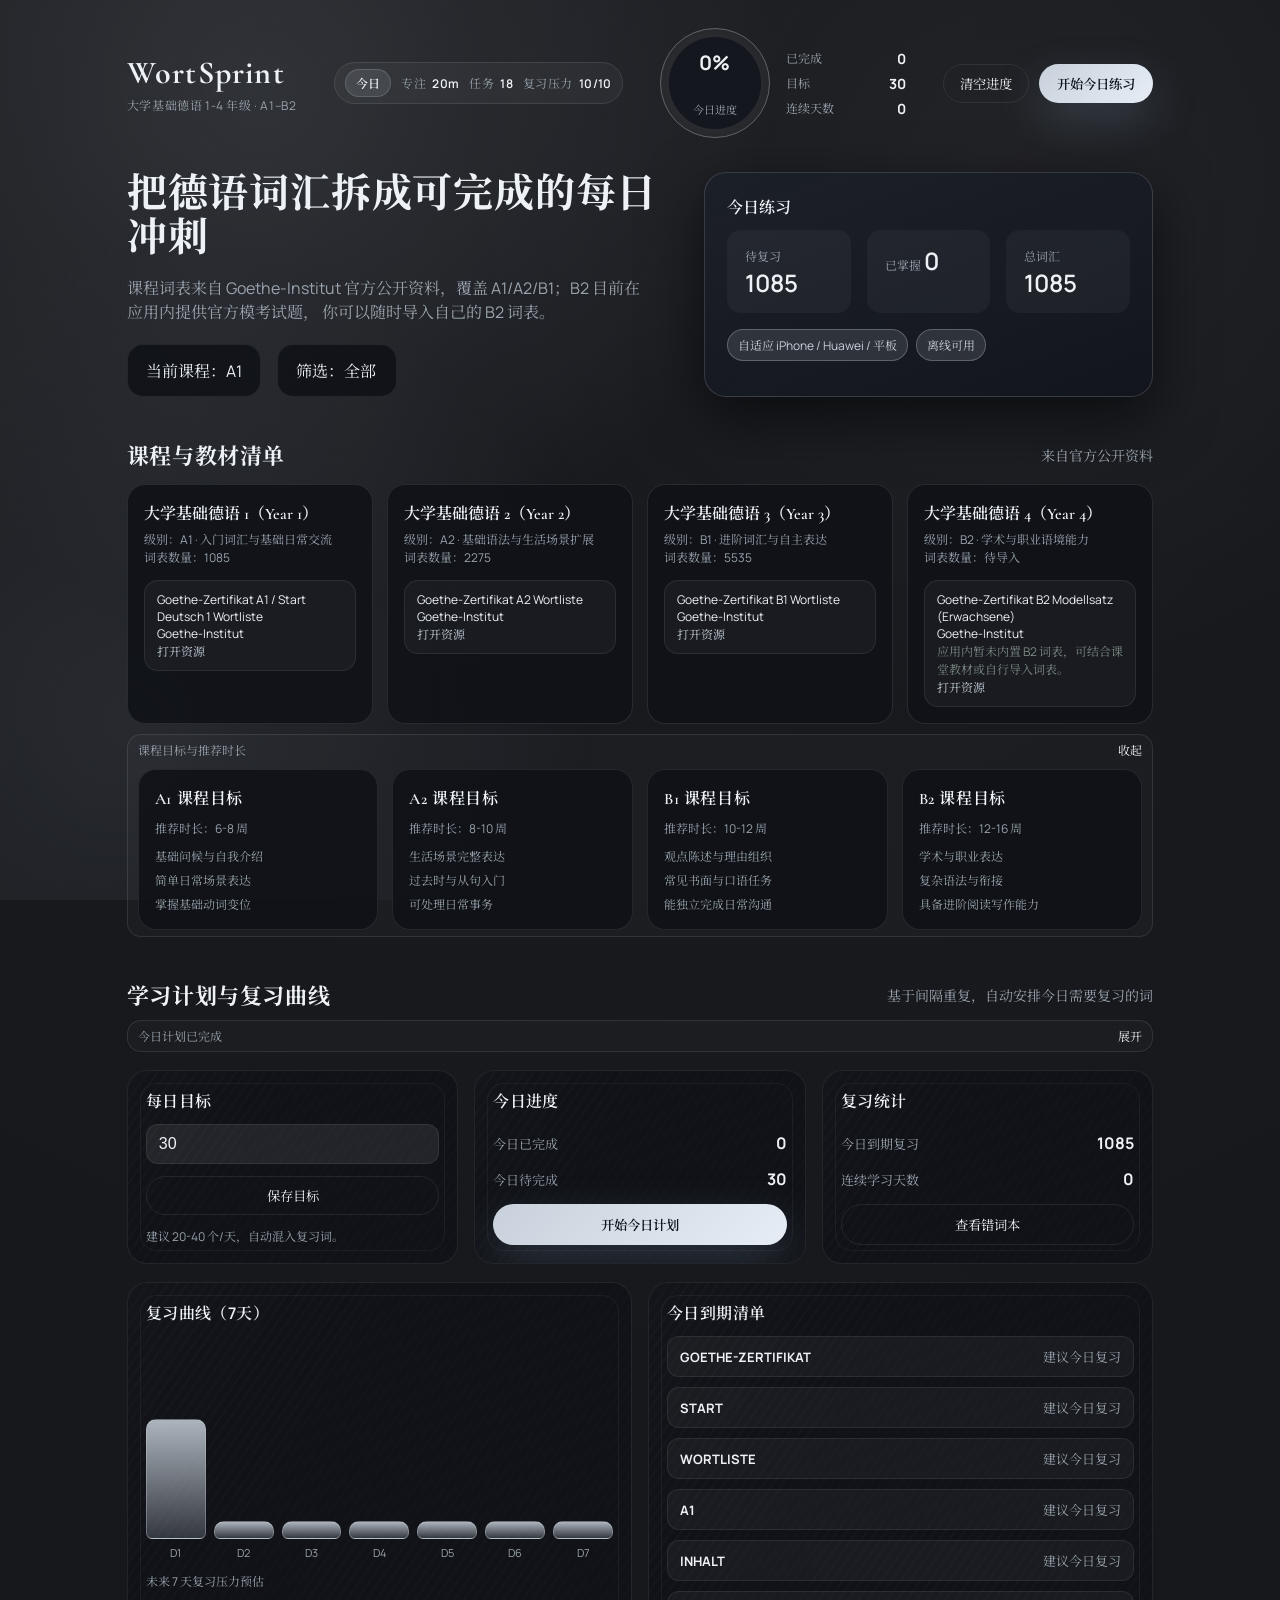
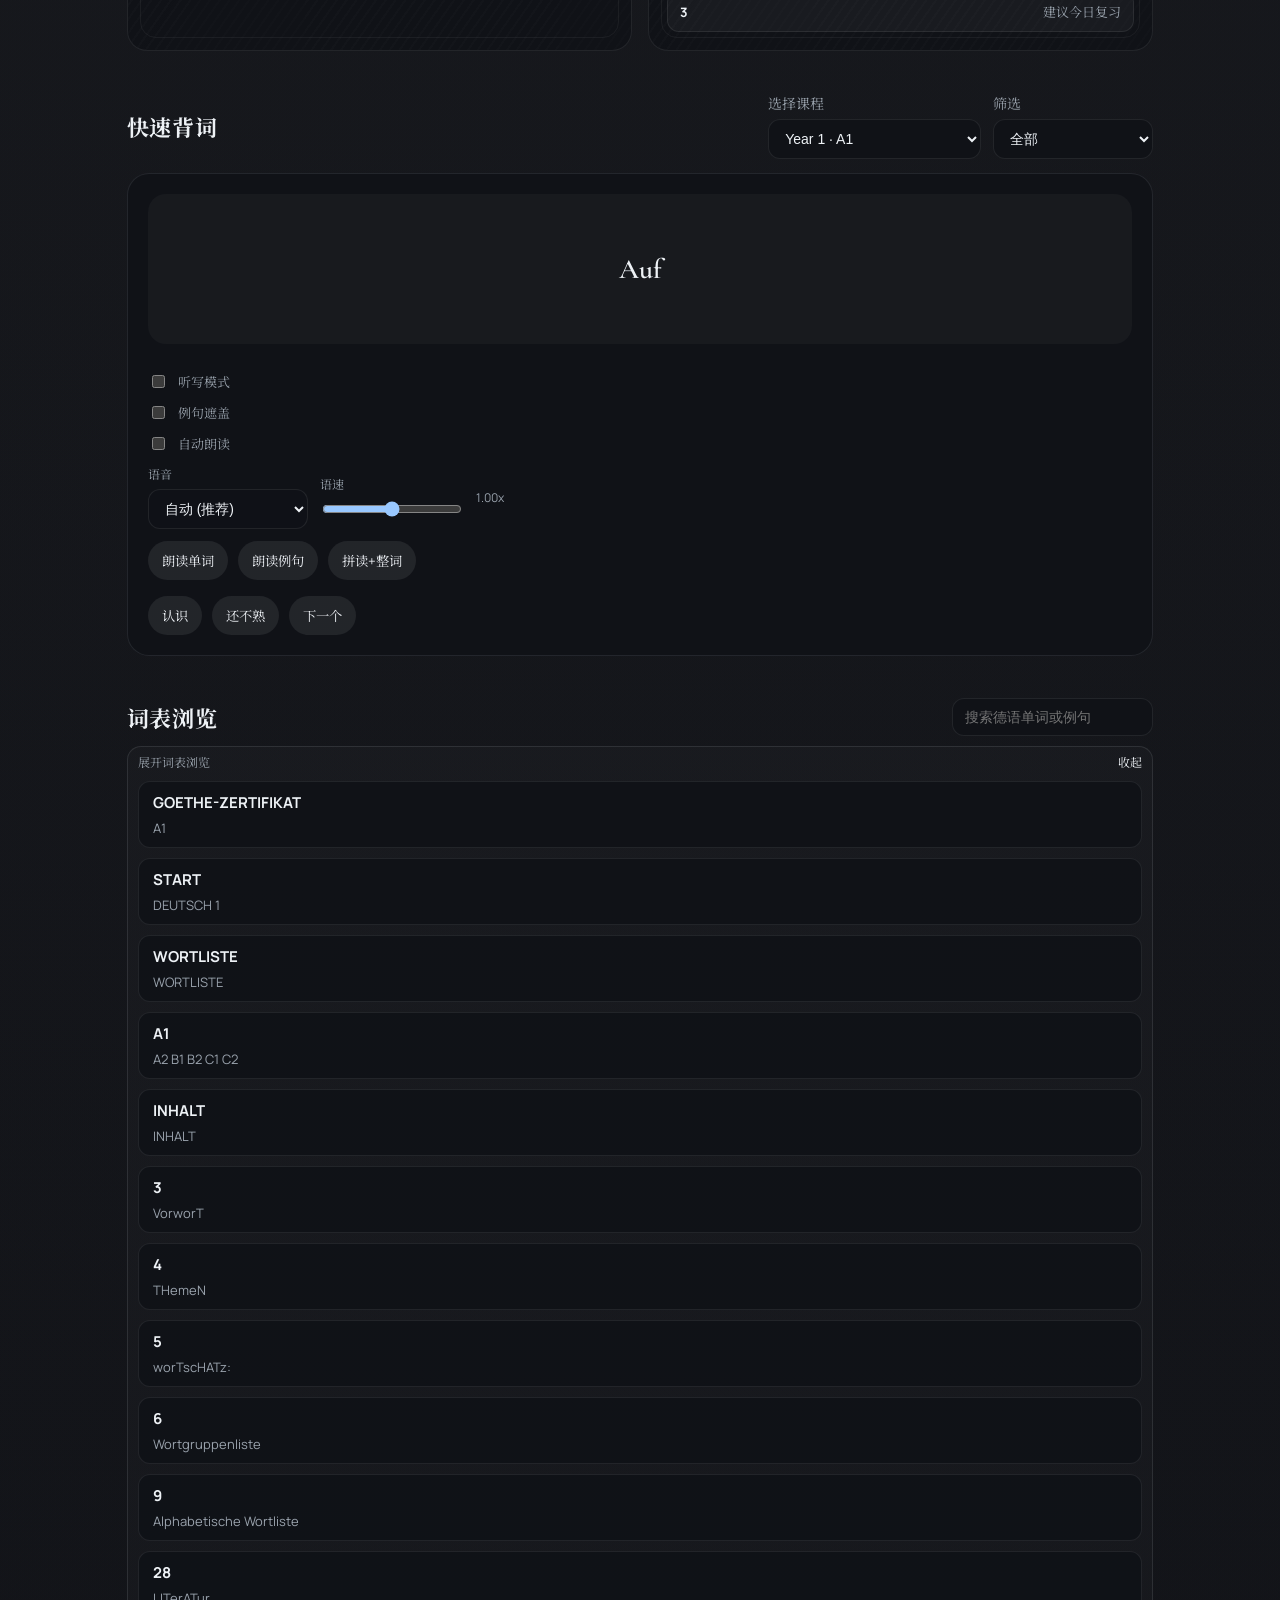
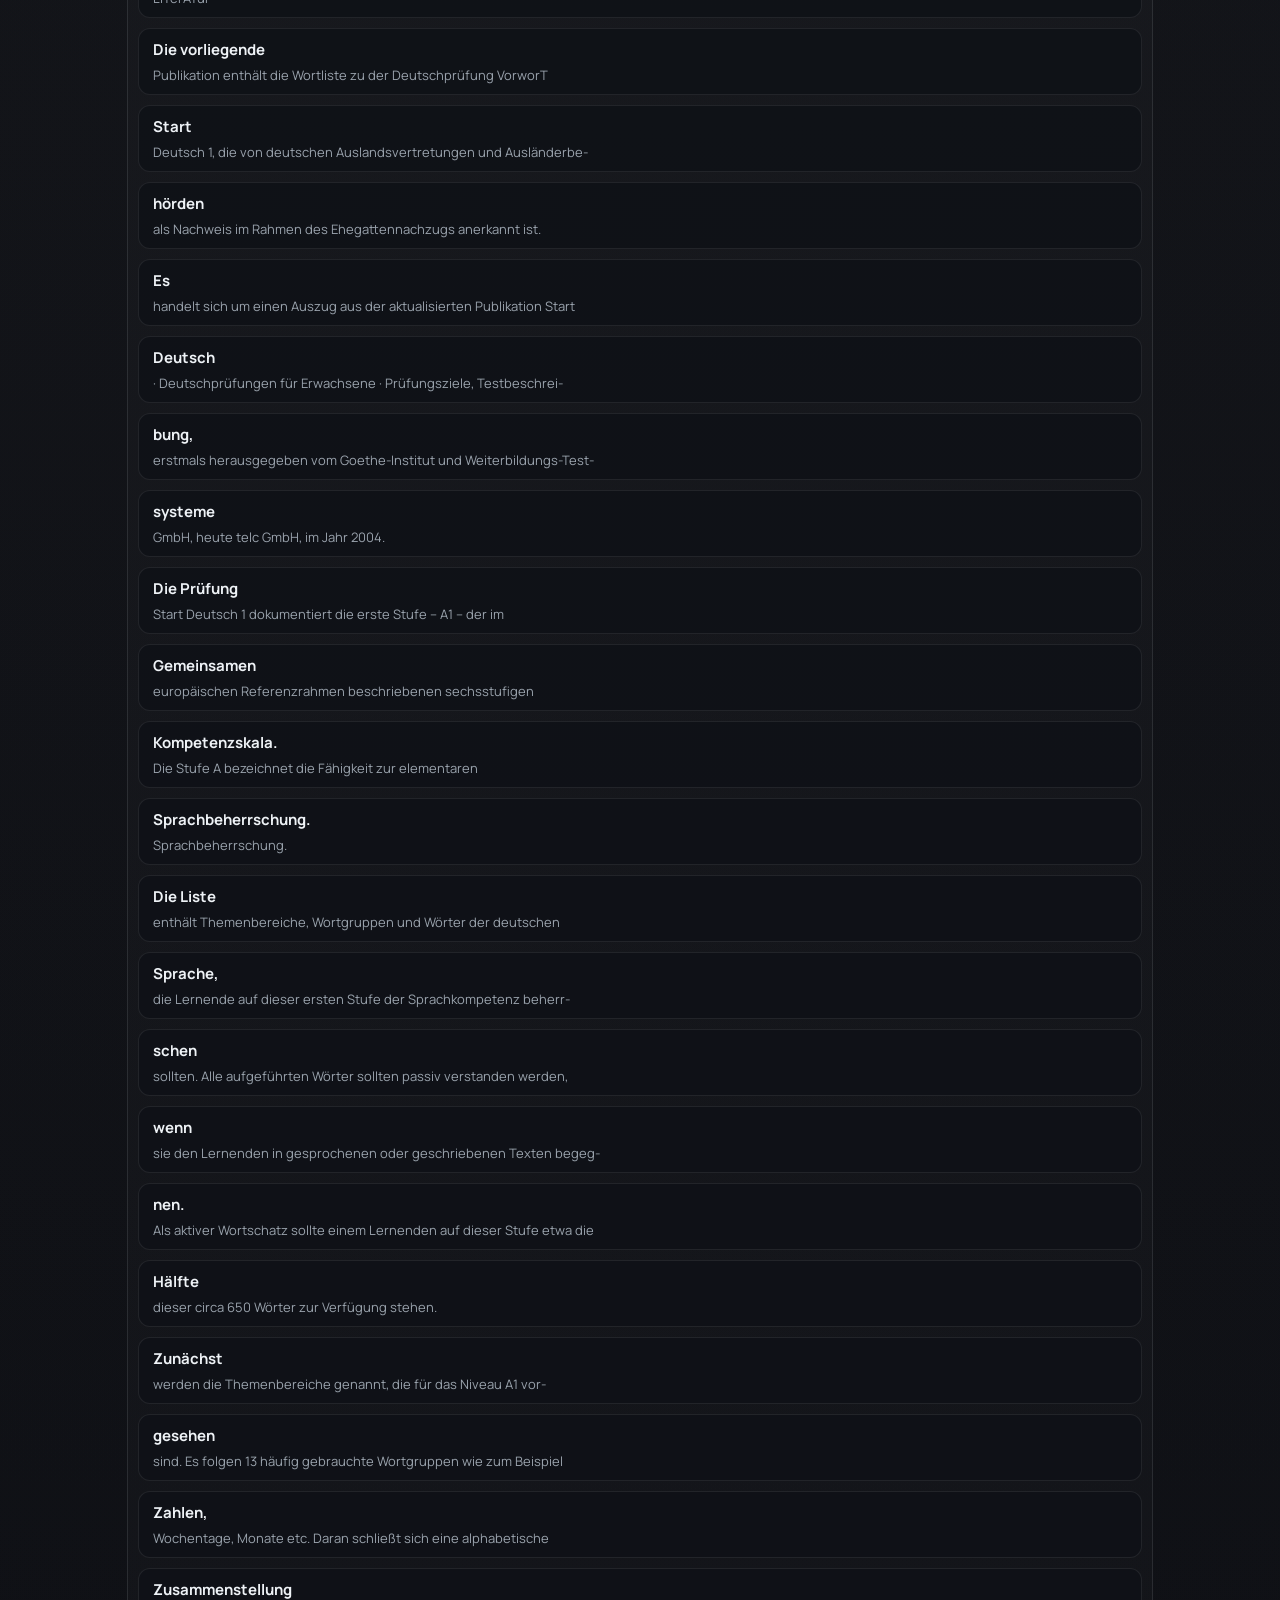
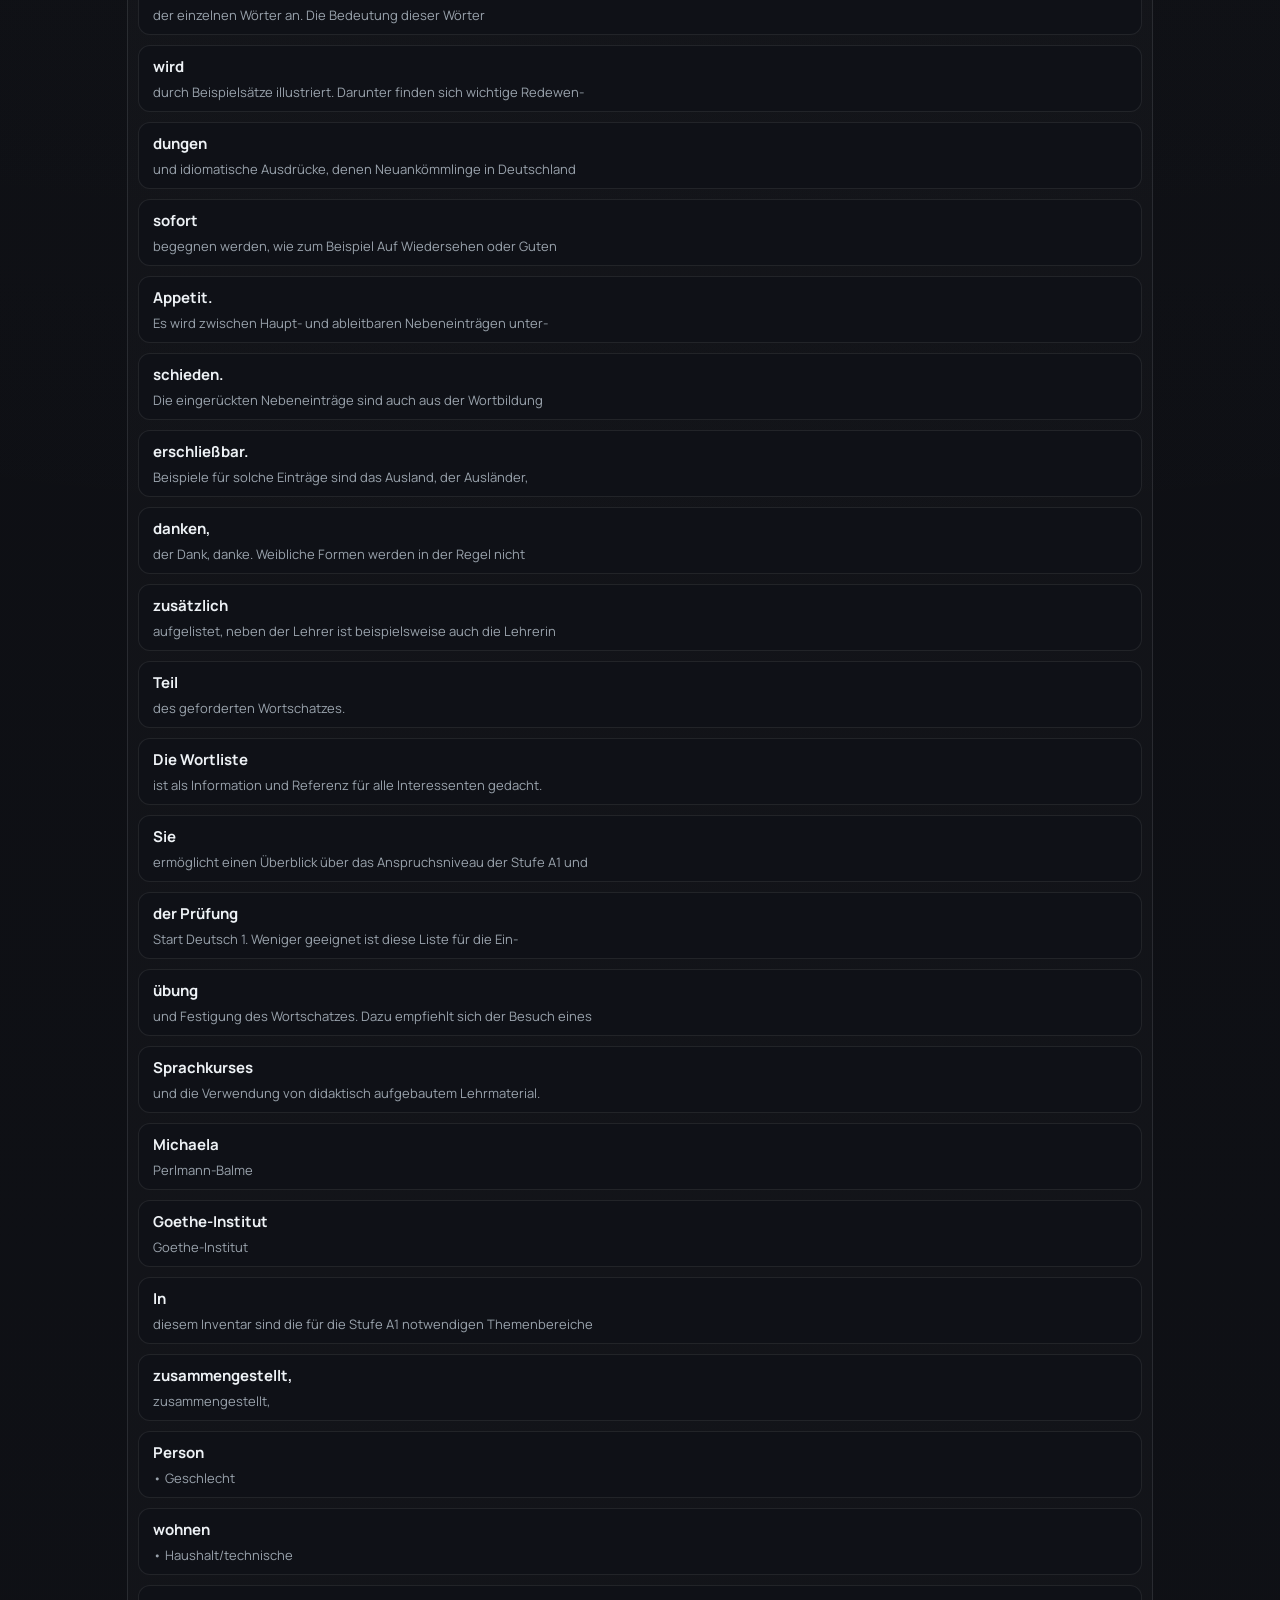
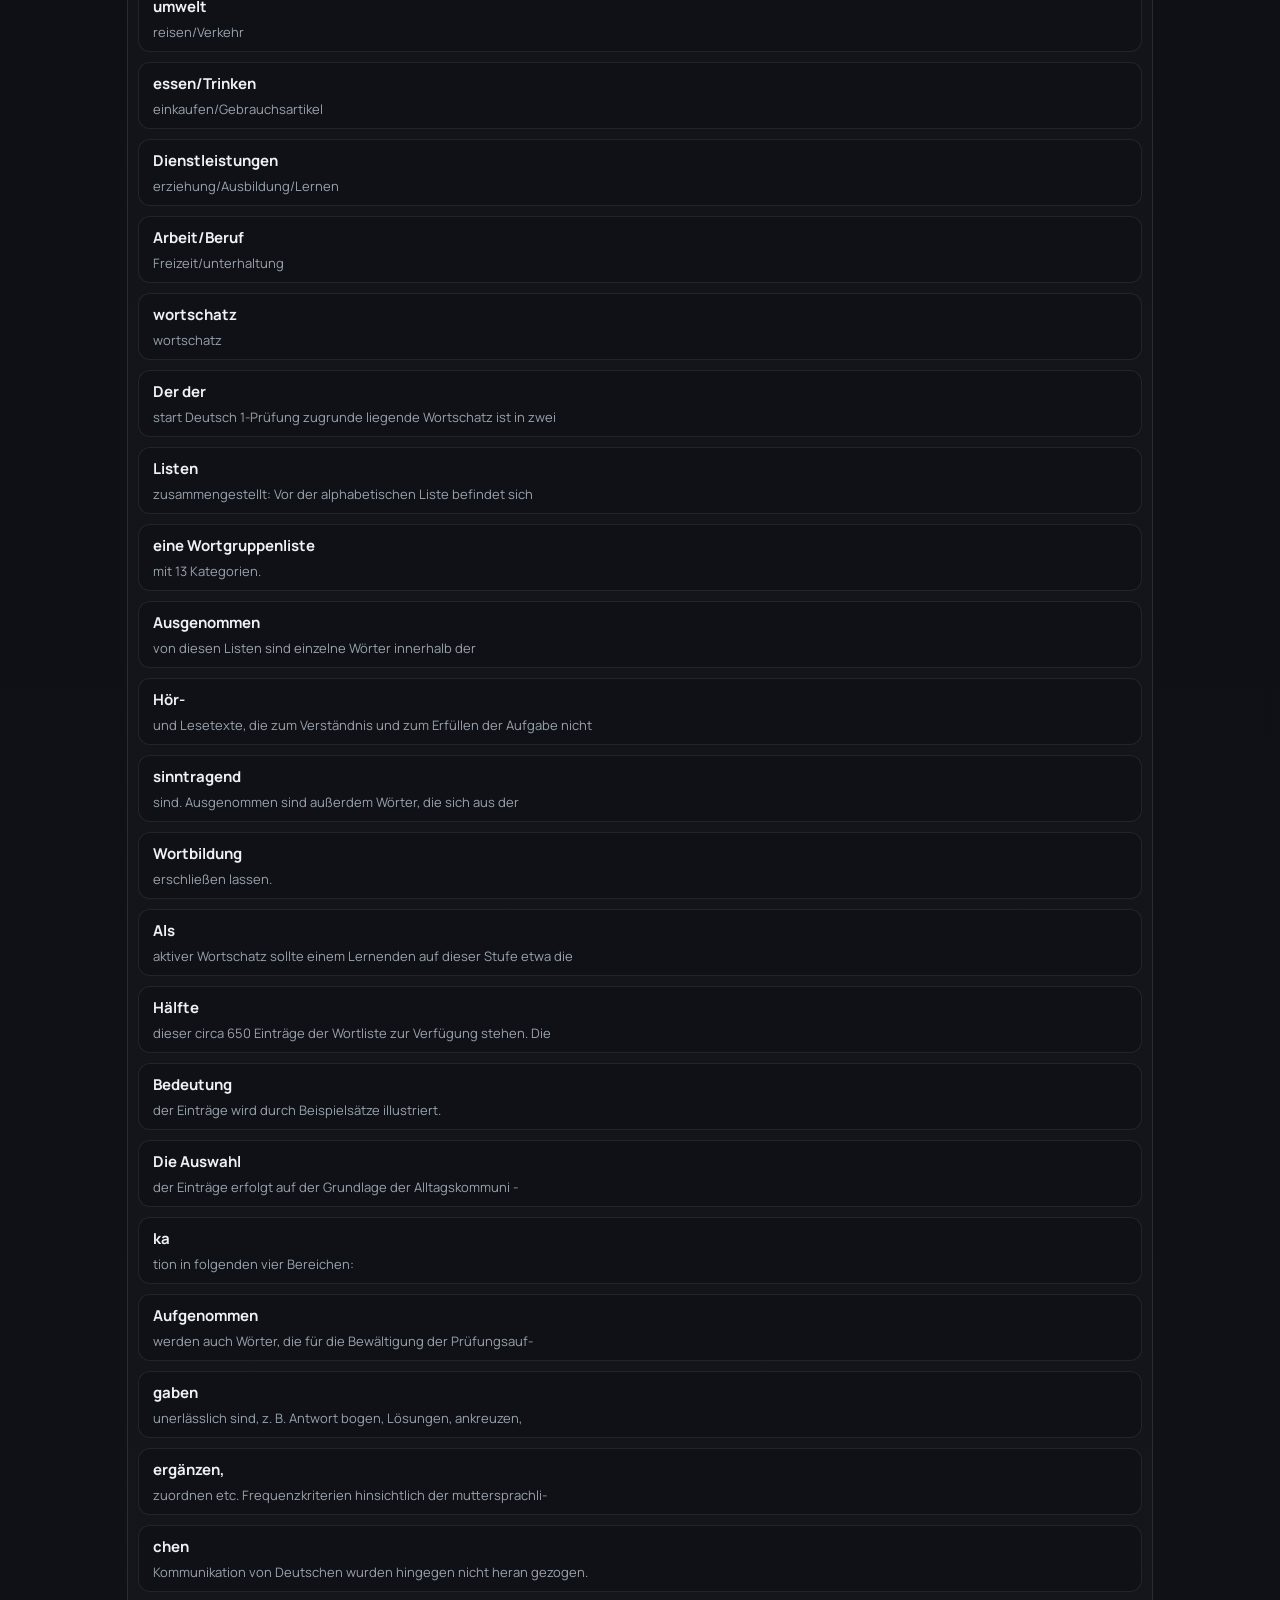
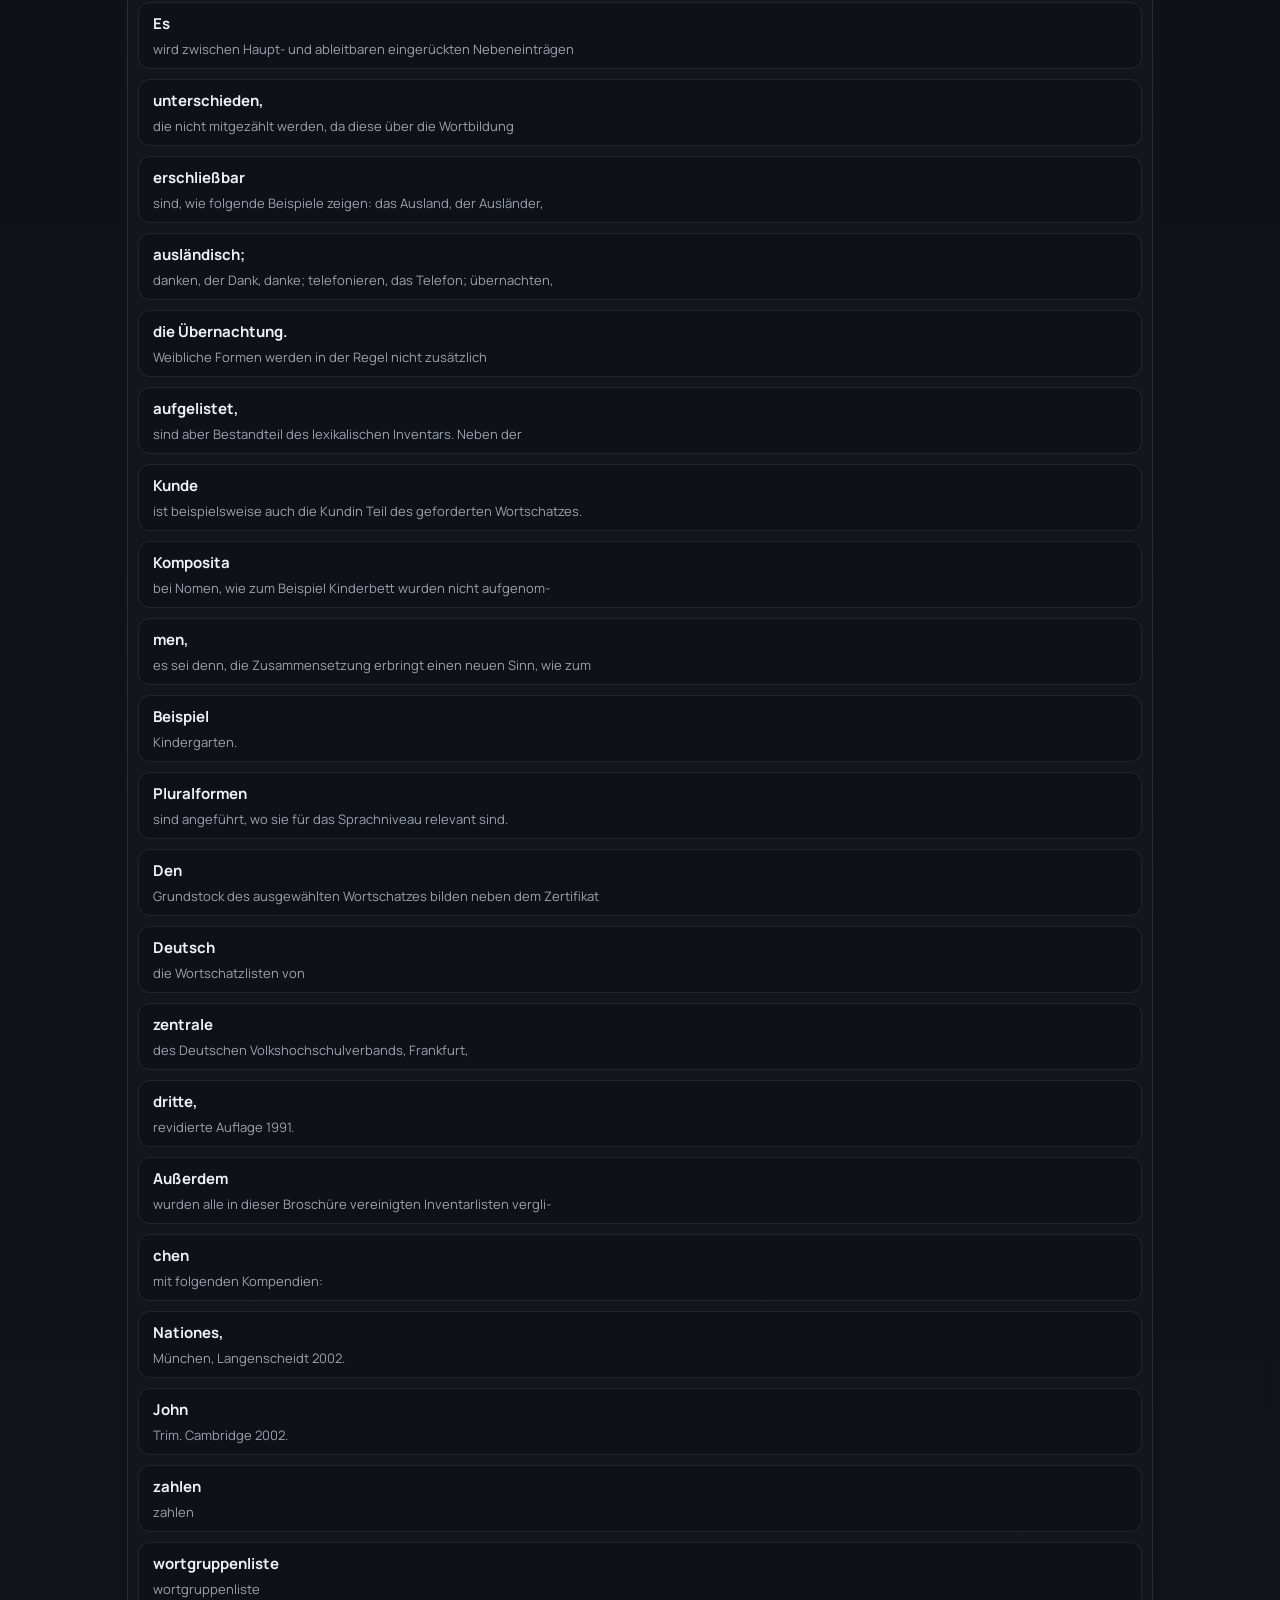
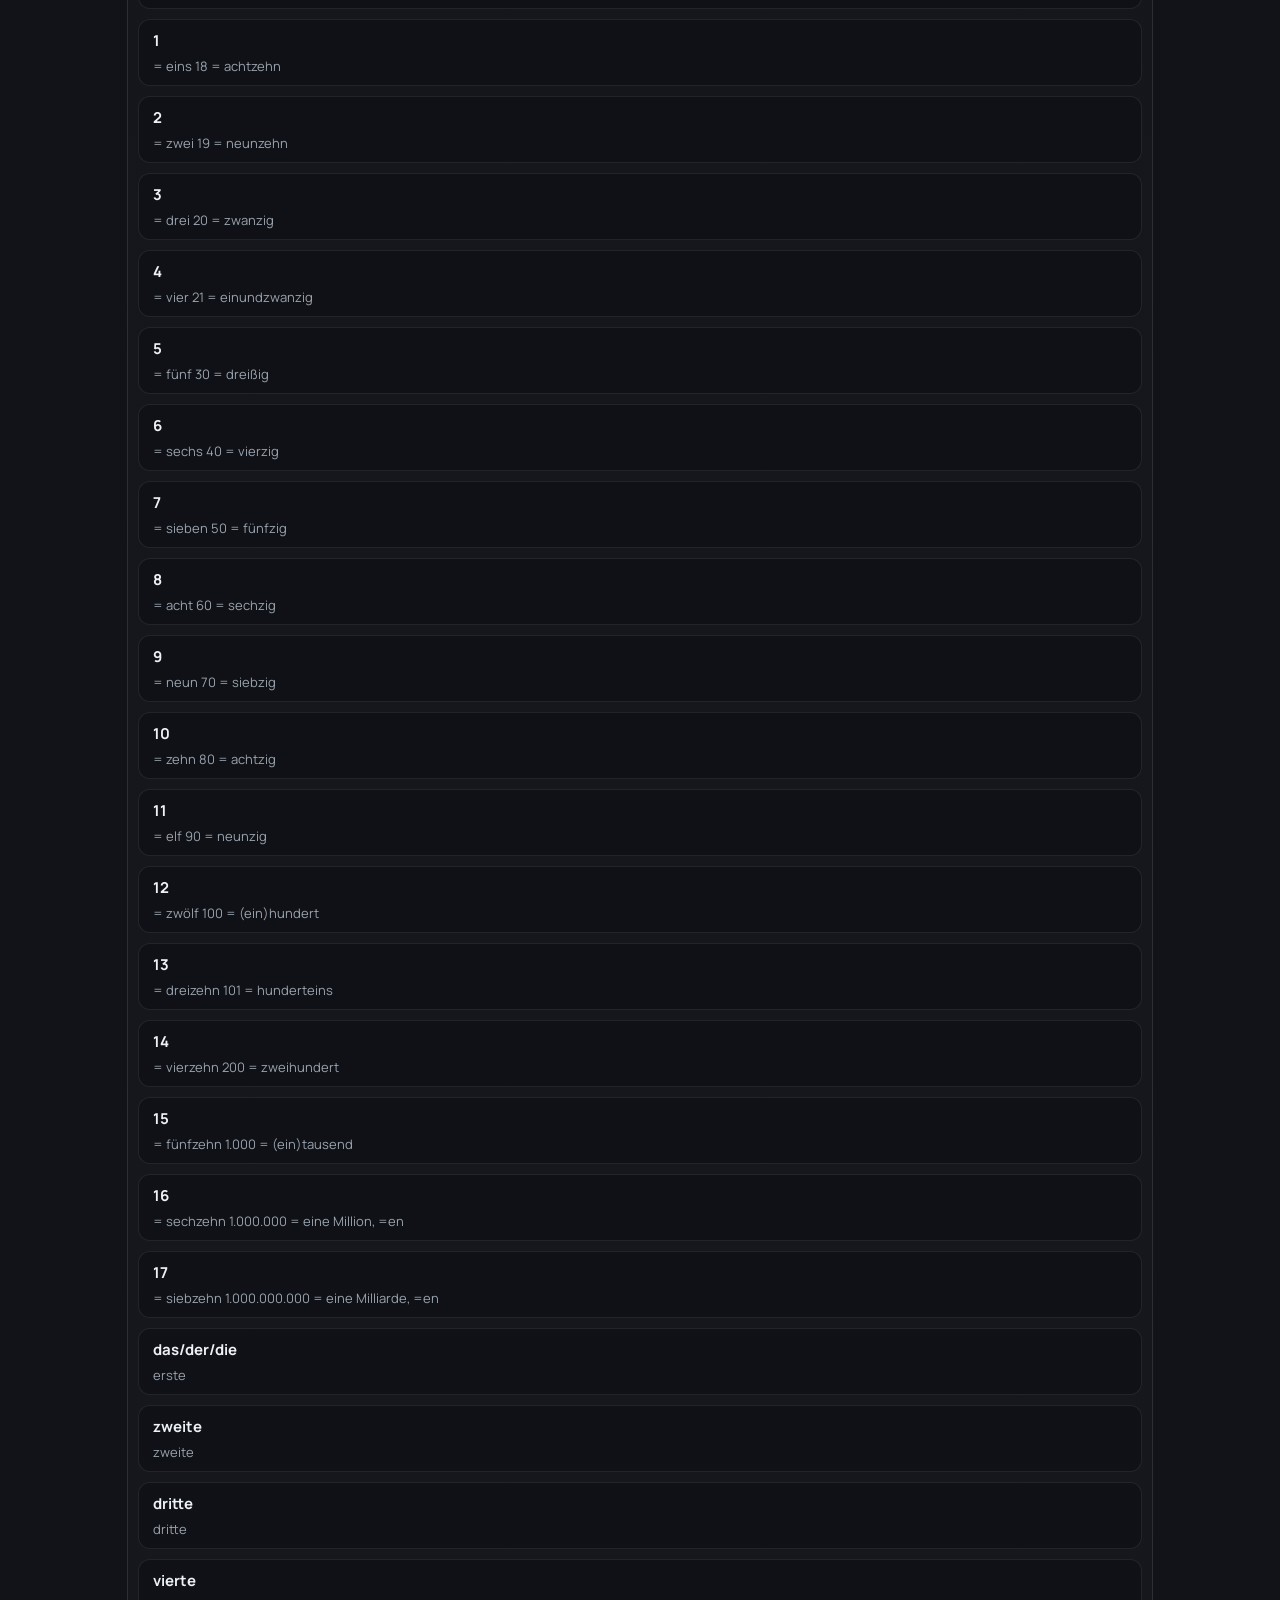
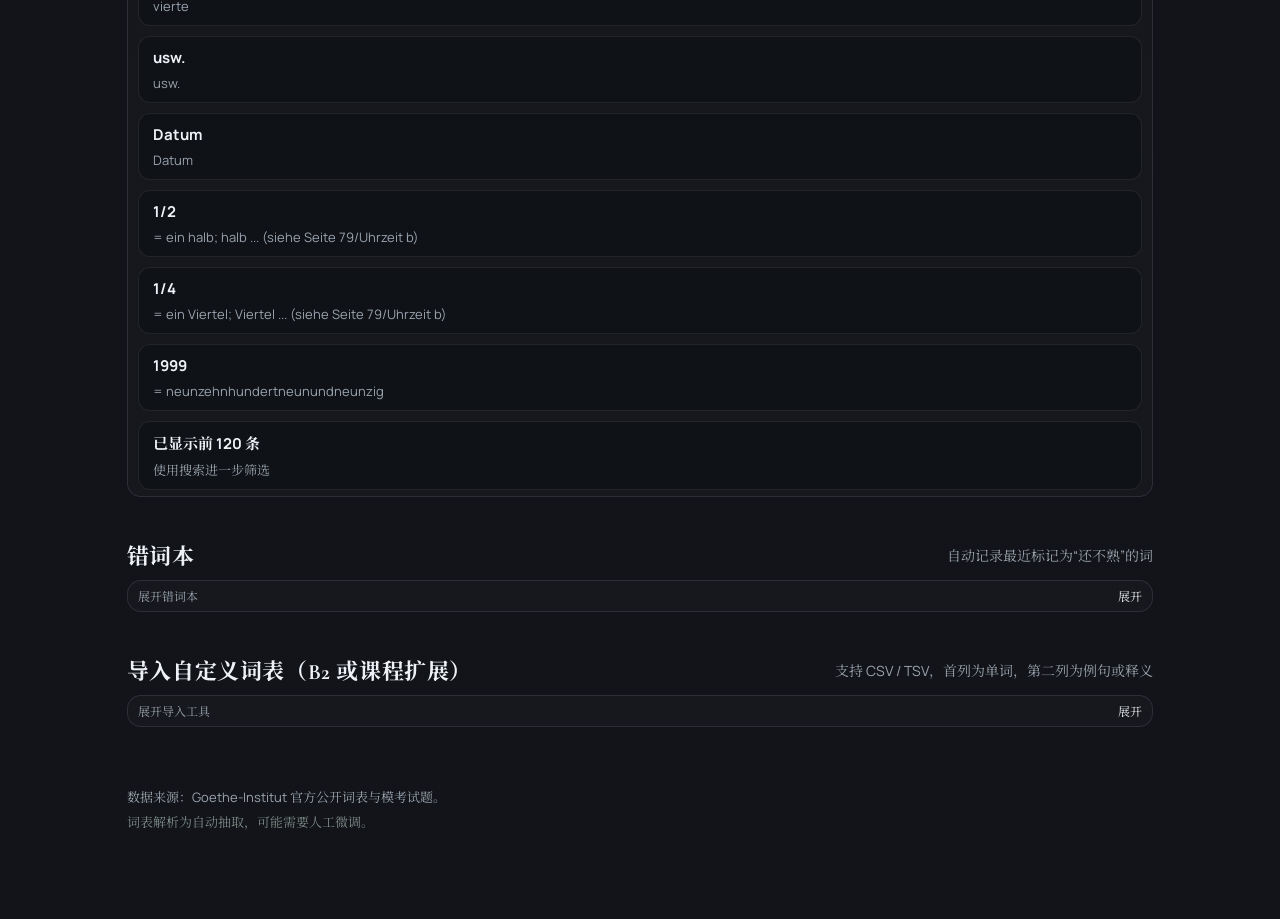
==== commit 0b881528: "Collapse long sections for compact layout" ====
--- a/docs/index.html
+++ b/docs/index.html
@@ -90,7 +90,9 @@
           <span>来自官方公开资料</span>
         </div>
         <div class="course-grid" id="courseGrid"></div>
-        <div class="goal-grid">
+        <details class="collapse" open>
+          <summary>课程目标与推荐时长</summary>
+          <div class="goal-grid">
           <div class="goal-card" data-level="A1">
             <div class="goal-title">A1 课程目标</div>
             <div class="goal-meta">推荐时长：6-8 周</div>
@@ -128,6 +130,7 @@
             </div>
           </div>
         </div>
+        </details>
       </section>
 
       <section class="section">
@@ -135,10 +138,10 @@
           <h2>学习计划与复习曲线</h2>
           <span>基于间隔重复，自动安排今日需要复习的词</span>
         </div>
-        <div class="completion-banner" id="completionBanner">
-          <div class="completion-title">今日计划已完成</div>
+        <details class="collapse" id="completionBanner">
+          <summary>今日计划已完成</summary>
           <div class="completion-sub">你可以继续巩固或明天再来，已完成的词会进入复习计划。</div>
-        </div>
+        </details>
         <div class="plan-grid">
           <div class="plan-card">
             <div class="plan-title">每日目标</div>
@@ -264,7 +267,10 @@
             <input class="search" id="searchInput" placeholder="搜索德语单词或例句" />
           </div>
         </div>
-        <div class="wordlist" id="wordList"></div>
+        <details class="collapse" open>
+          <summary>展开词表浏览</summary>
+          <div class="wordlist" id="wordList"></div>
+        </details>
       </section>
 
       <section class="section">
@@ -272,7 +278,10 @@
           <h2>错词本</h2>
           <span>自动记录最近标记为“还不熟”的词</span>
         </div>
-        <div class="wordlist" id="wrongList"></div>
+        <details class="collapse">
+          <summary>展开错词本</summary>
+          <div class="wordlist" id="wrongList"></div>
+        </details>
       </section>
 
       <section class="section">
@@ -280,11 +289,14 @@
           <h2>导入自定义词表（B2 或课程扩展）</h2>
           <span>支持 CSV / TSV，首列为单词，第二列为例句或释义</span>
         </div>
-        <div class="import-box">
-          <input id="importFile" type="file" accept=".csv,.tsv,.txt" />
-          <button class="ghost" id="downloadTemplate" type="button">下载模板</button>
-          <div class="import-status" id="importStatus">尚未导入</div>
-        </div>
+        <details class="collapse">
+          <summary>展开导入工具</summary>
+          <div class="import-box">
+            <input id="importFile" type="file" accept=".csv,.tsv,.txt" />
+            <button class="ghost" id="downloadTemplate" type="button">下载模板</button>
+            <div class="import-status" id="importStatus">尚未导入</div>
+          </div>
+        </details>
       </section>
 
       <footer class="footer">
--- a/docs/styles.css
+++ b/docs/styles.css
@@ -327,6 +327,46 @@
   gap: 14px;
 }
 
+.collapse {
+  margin-top: 10px;
+  border-radius: 14px;
+  border: 1px solid rgba(200, 209, 219, 0.12);
+  padding: 6px 10px;
+  background: rgba(255, 255, 255, 0.02);
+}
+
+.collapse summary {
+  cursor: pointer;
+  list-style: none;
+  font-size: 12px;
+  color: var(--muted);
+  display: flex;
+  align-items: center;
+  justify-content: space-between;
+  gap: 8px;
+}
+
+.collapse summary::-webkit-details-marker {
+  display: none;
+}
+
+.collapse summary::after {
+  content: '展开';
+  color: var(--text);
+  font-size: 12px;
+}
+
+.collapse[open] summary::after {
+  content: '收起';
+}
+
+.collapse > .goal-grid,
+.collapse > .wordlist,
+.collapse > .import-box,
+.collapse > .completion-sub {
+  margin-top: 10px;
+}
+
 .goal-card {
   background: var(--panel);
   border-radius: 18px;
@@ -852,3 +892,54 @@
     width: 100%;
   }
 }
+
+@media (max-width: 430px) {
+  .topbar {
+    gap: 12px;
+  }
+
+  .status-strip {
+    width: 100%;
+    justify-content: space-between;
+    flex-wrap: wrap;
+  }
+
+  .top-progress {
+    width: 100%;
+    justify-content: space-between;
+  }
+
+  .progress-ring {
+    width: 92px;
+    height: 92px;
+  }
+
+  .hero {
+    gap: 18px;
+  }
+
+  .section {
+    margin-top: 32px;
+  }
+
+  .course-grid,
+  .goal-grid,
+  .data-grid,
+  .plan-grid {
+    grid-template-columns: 1fr;
+  }
+}
+
+@media (max-width: 375px) {
+  .brand .logo {
+    font-size: 22px;
+  }
+
+  .hero-copy h1 {
+    font-size: 26px;
+  }
+
+  .progress-meta {
+    min-width: auto;
+  }
+}
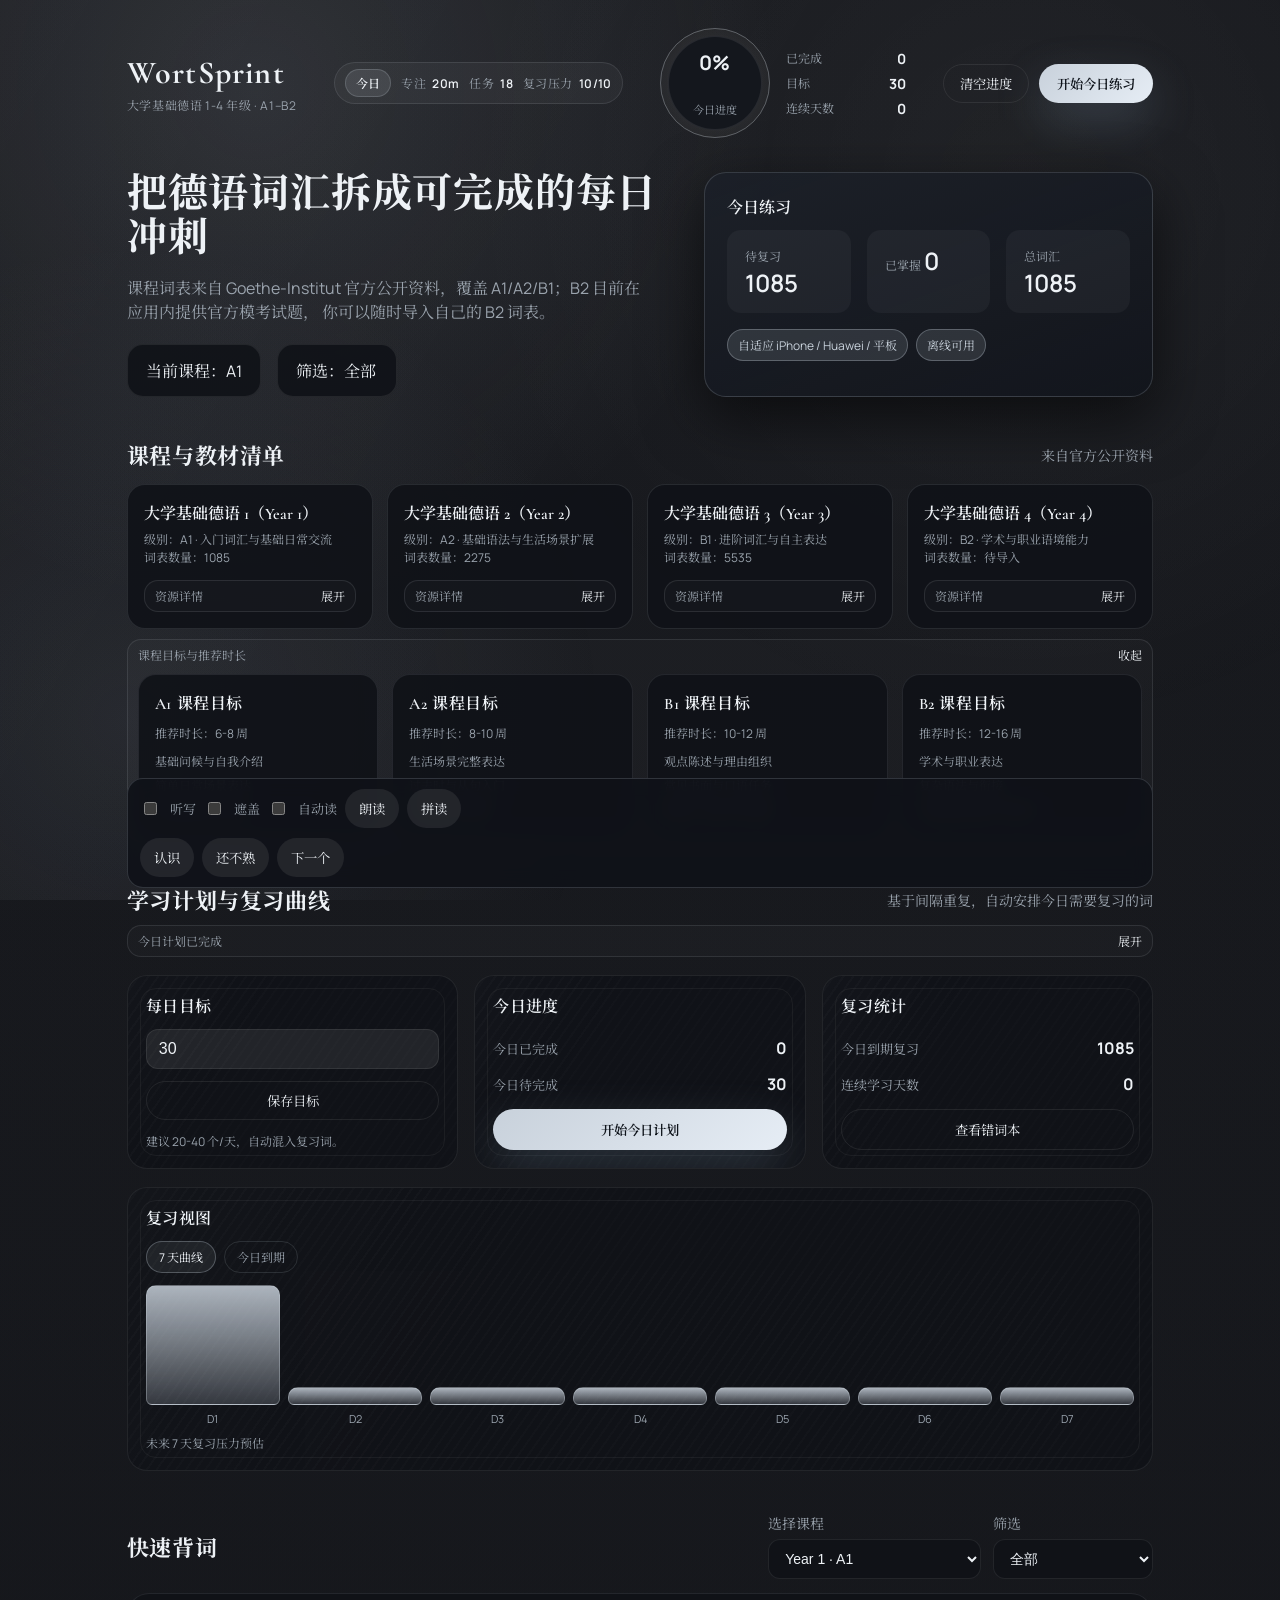
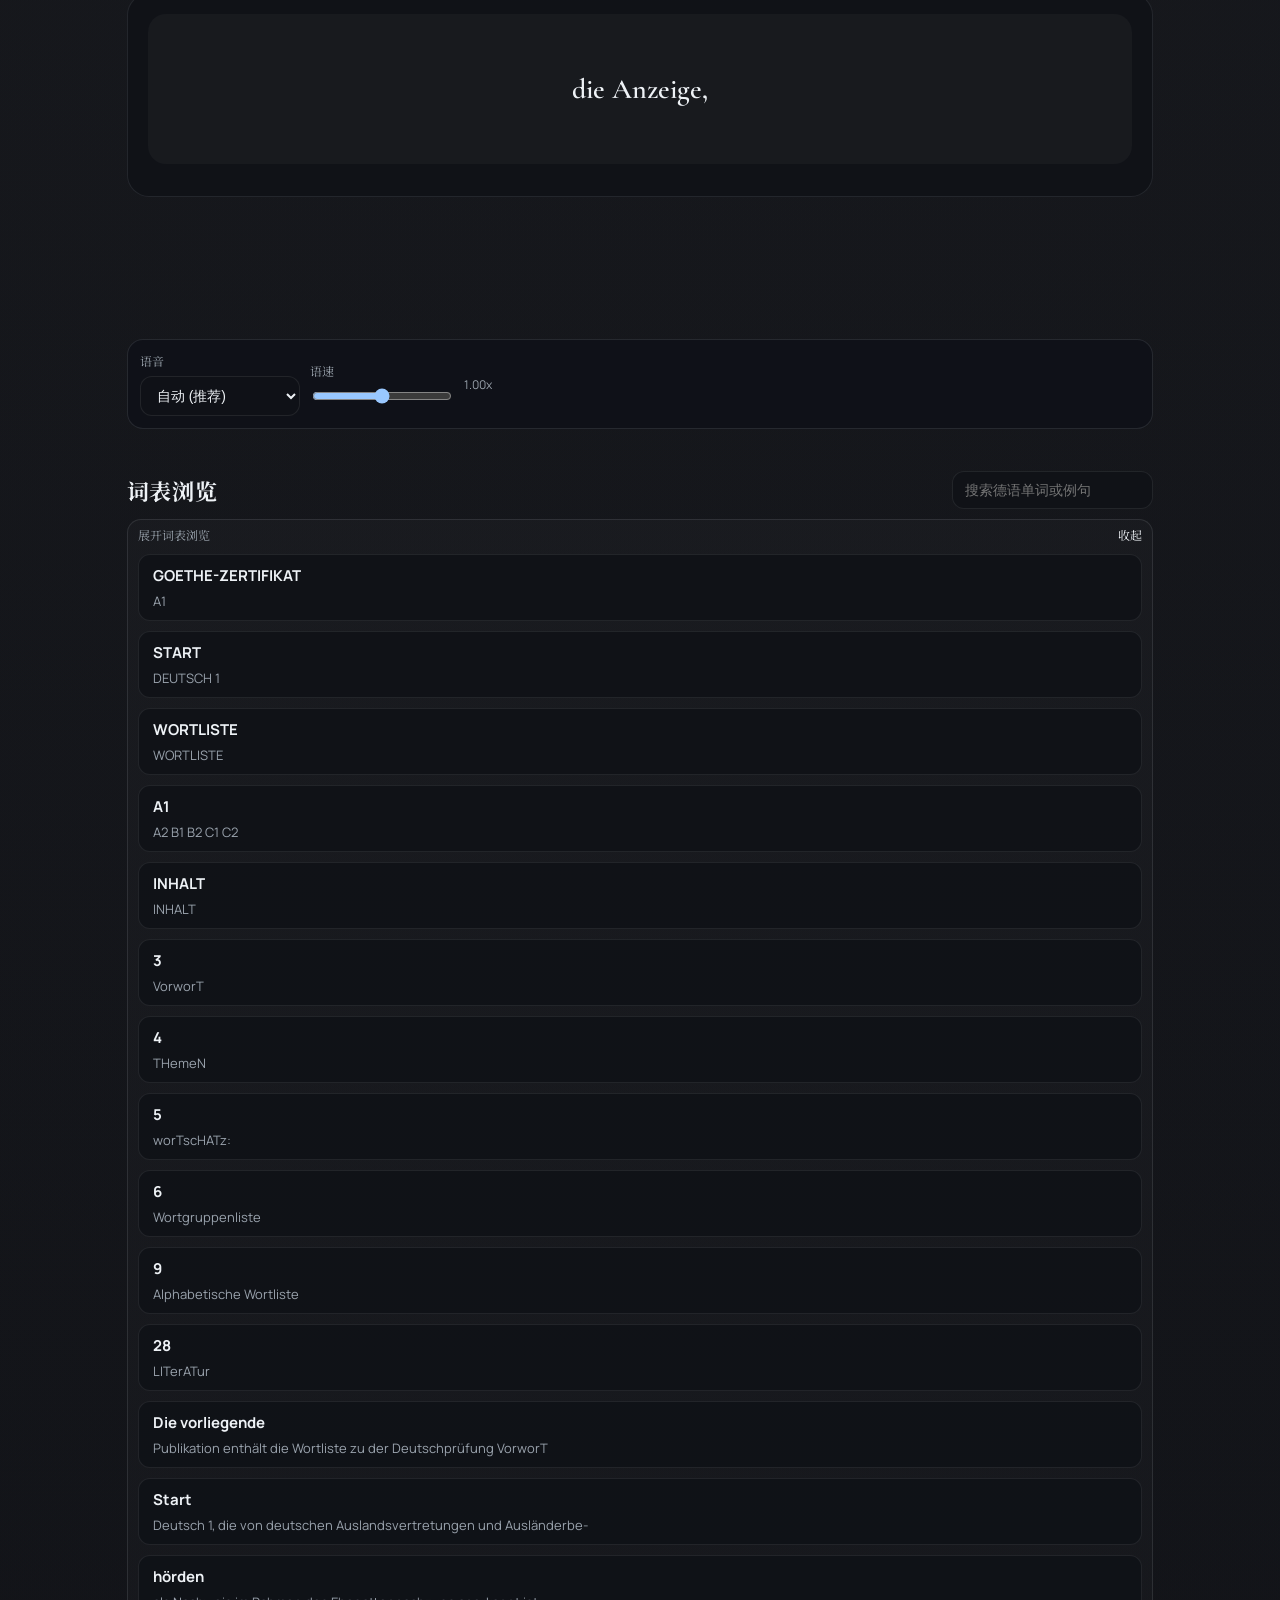
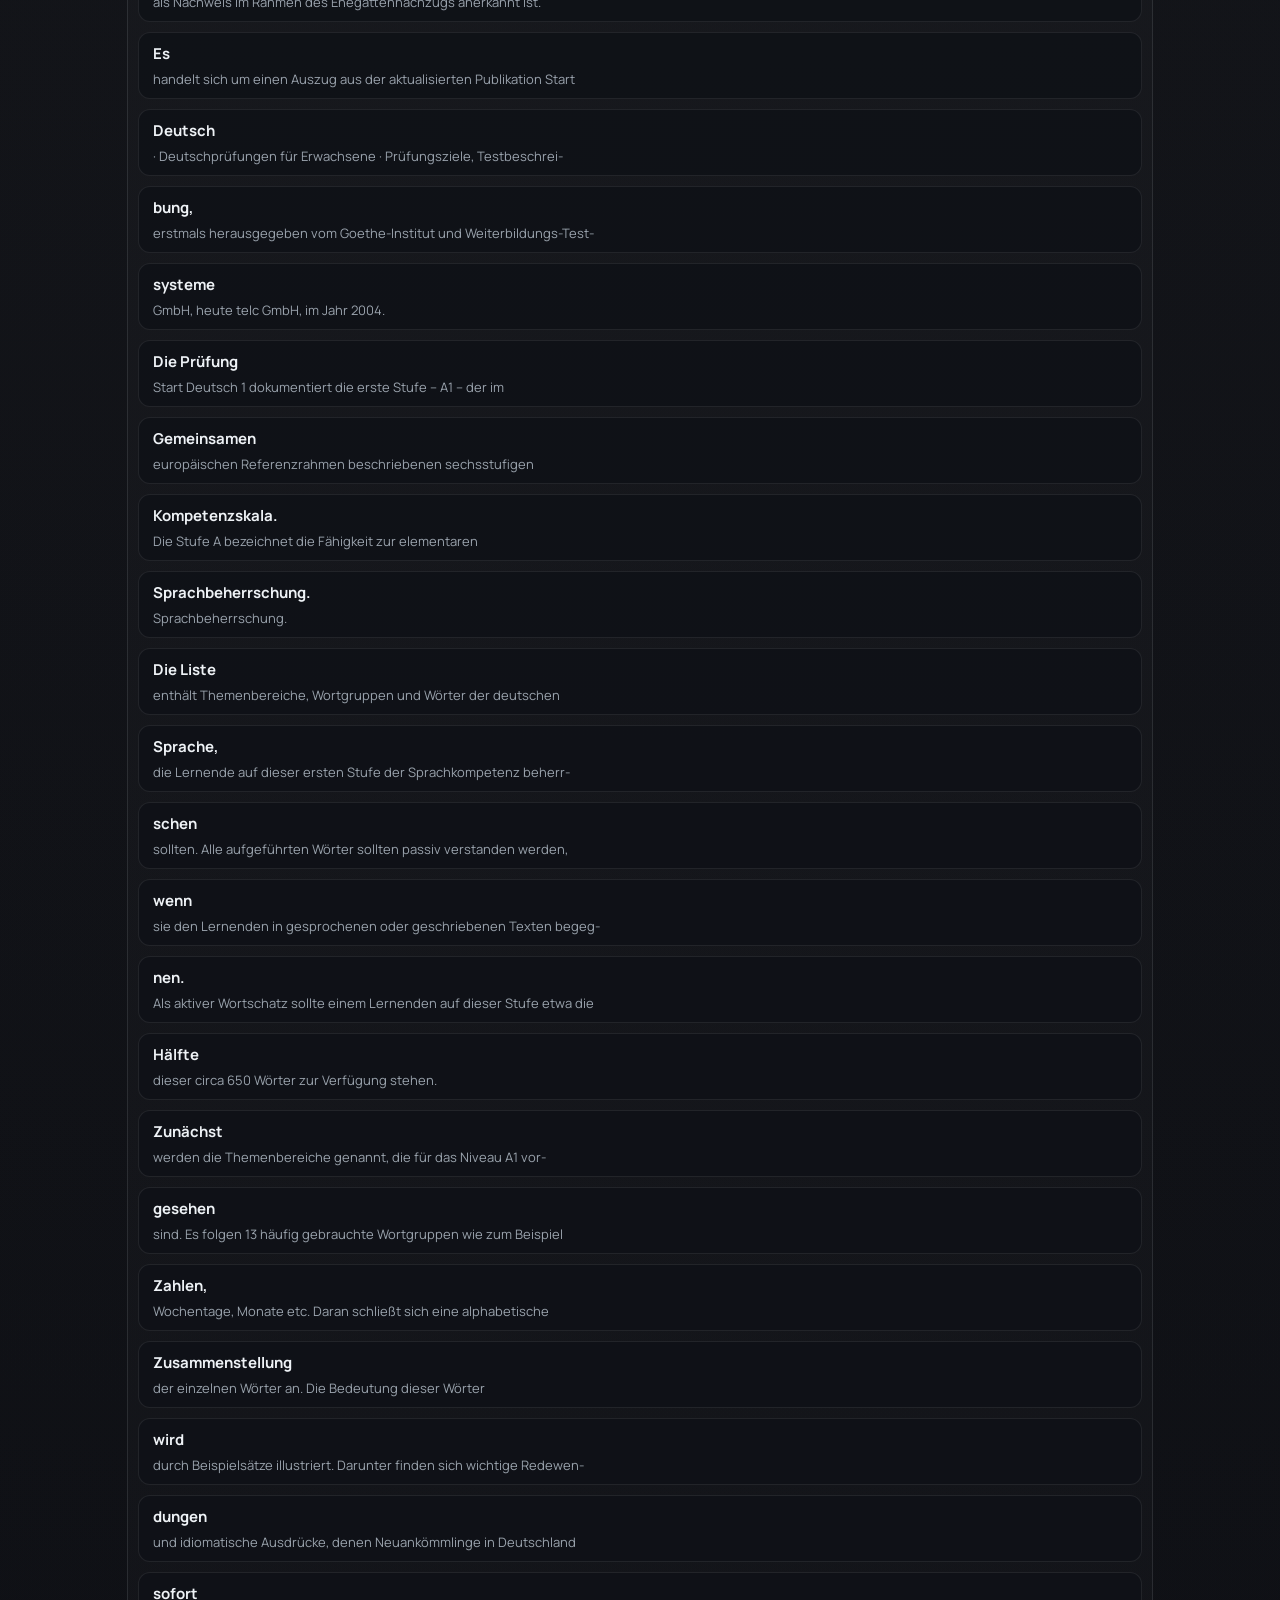
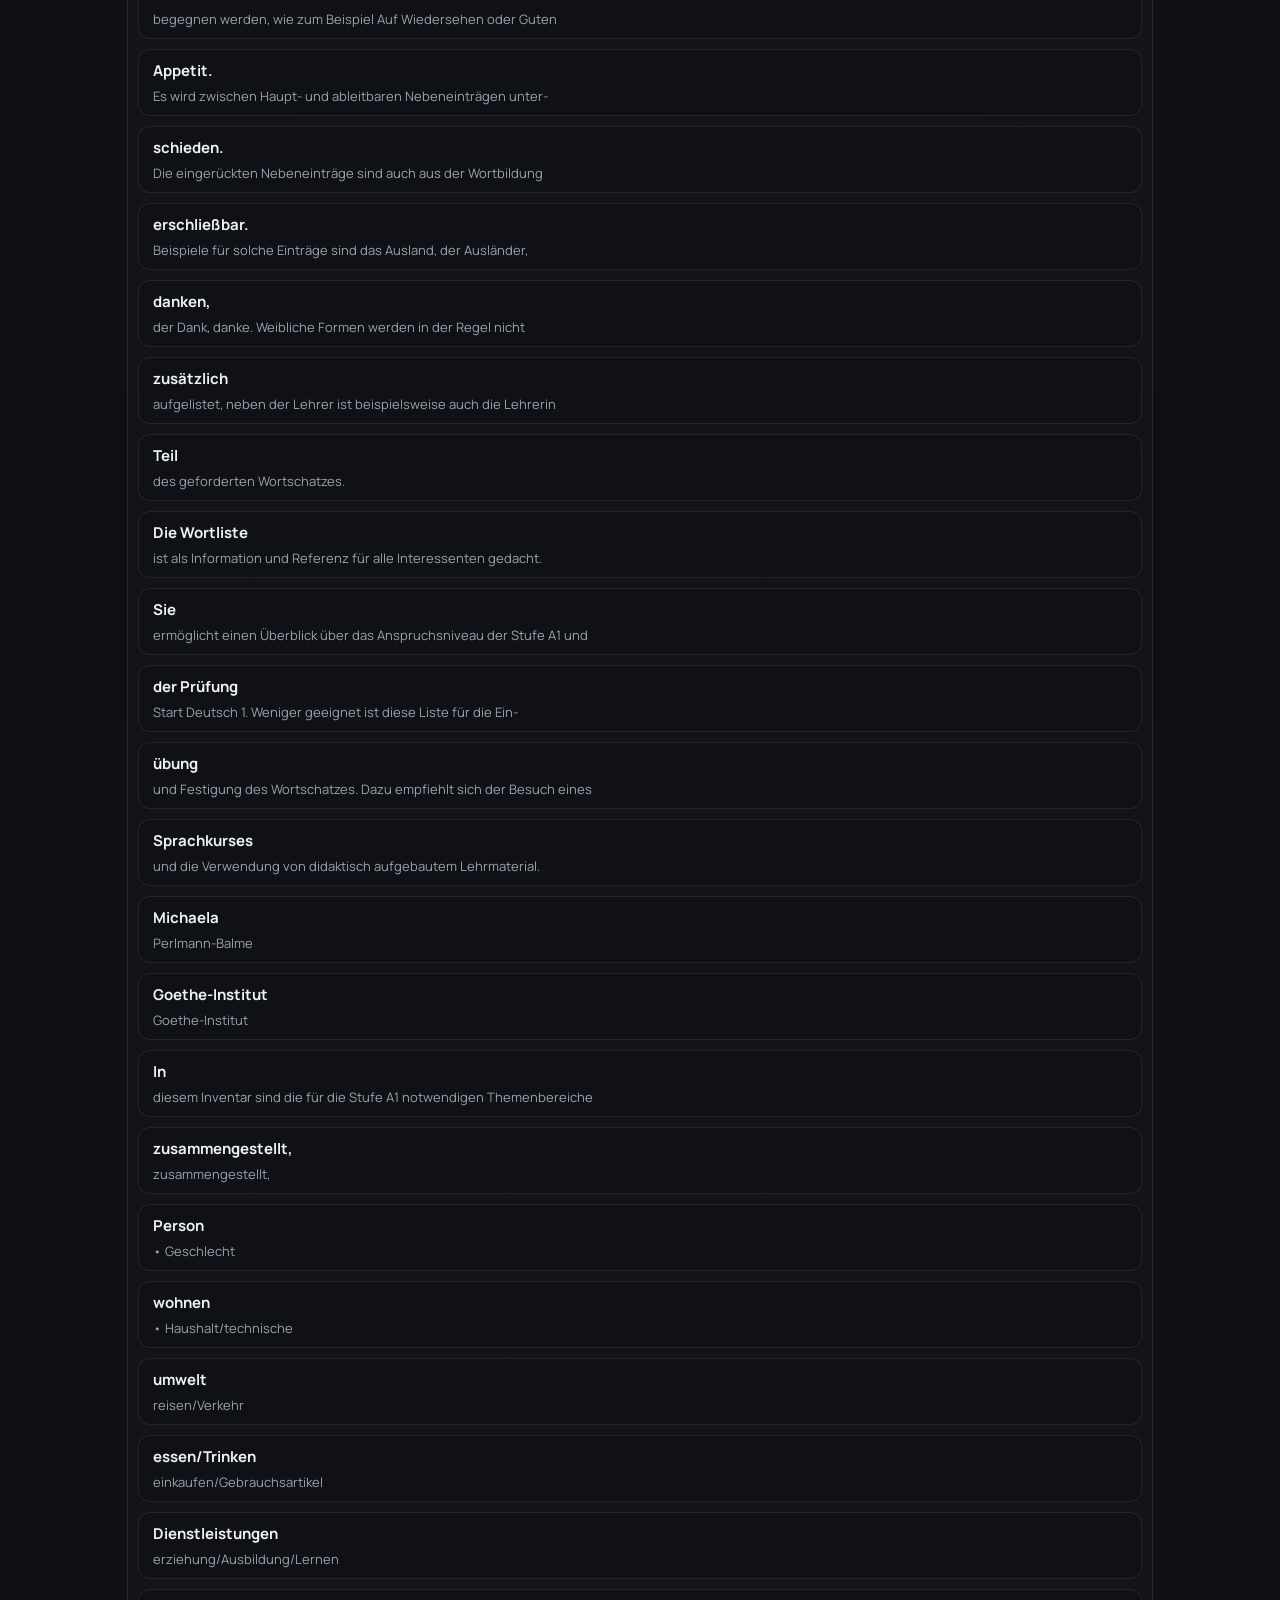
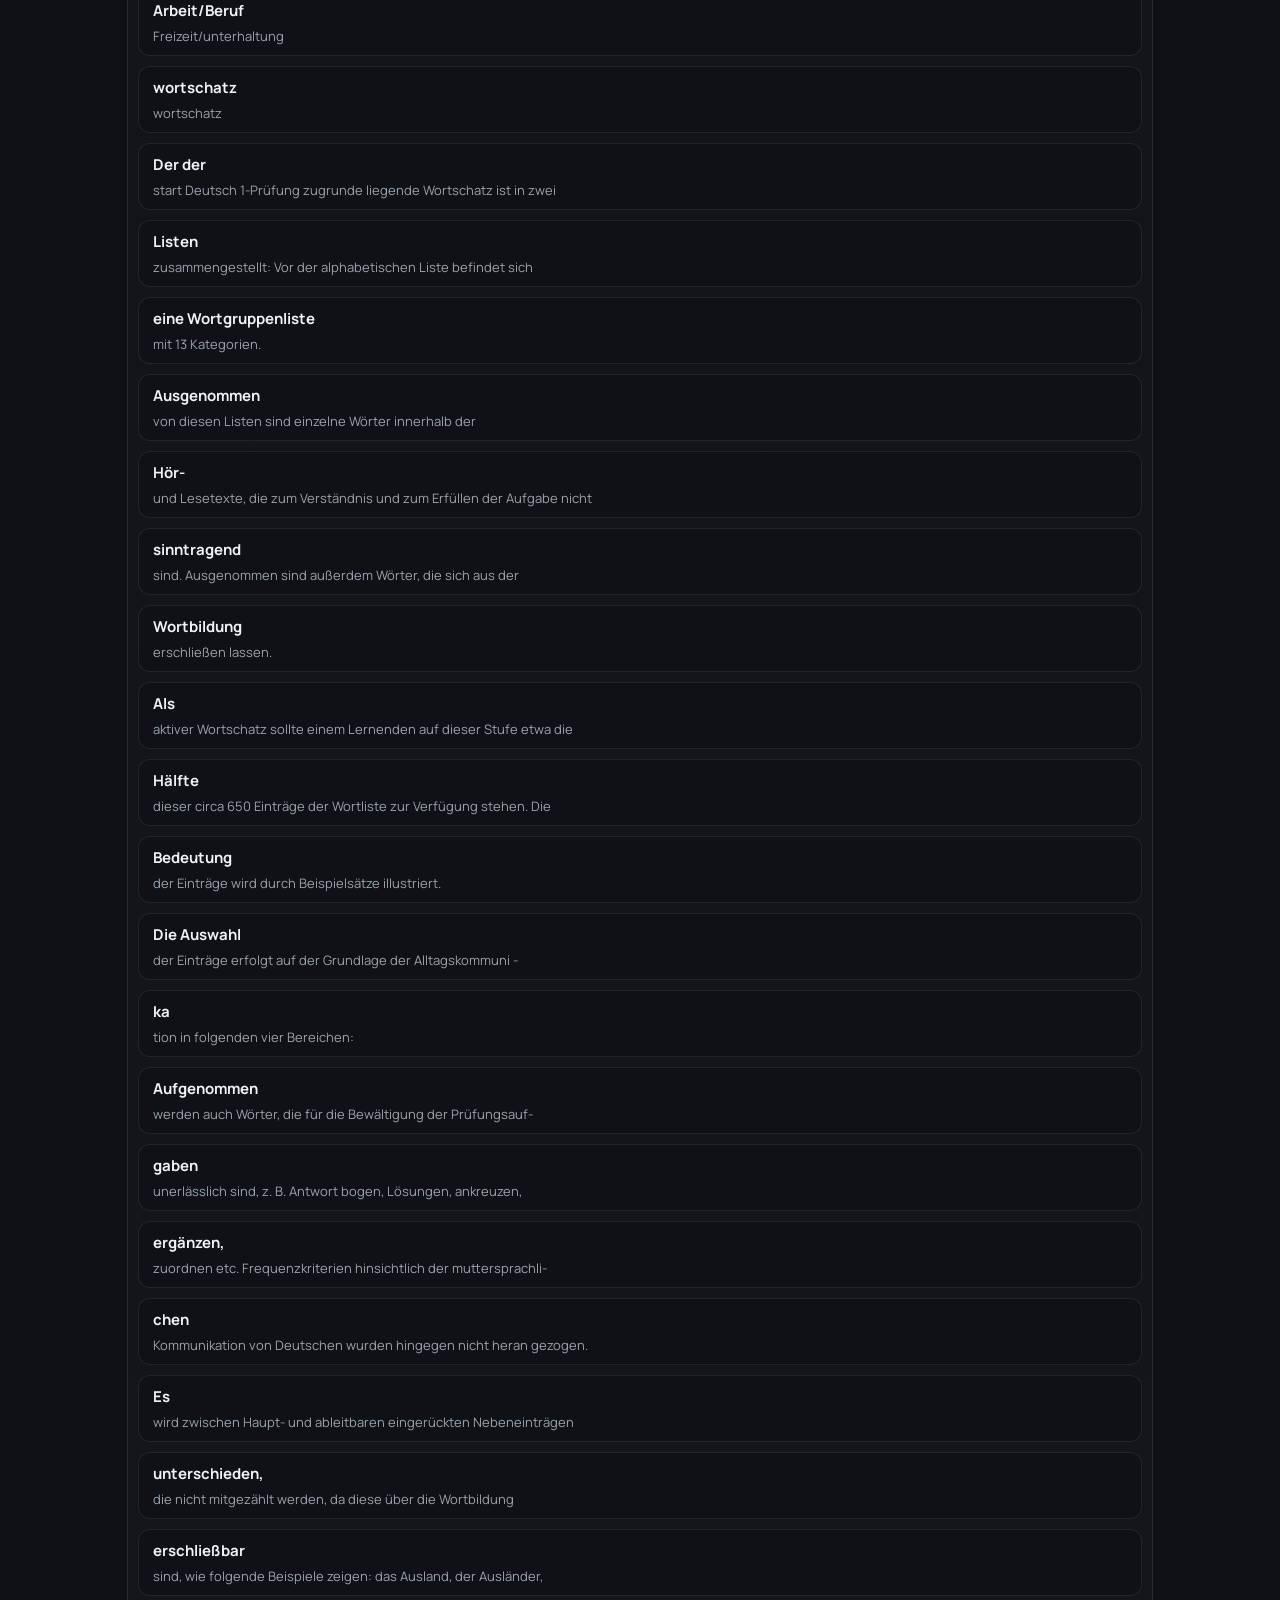
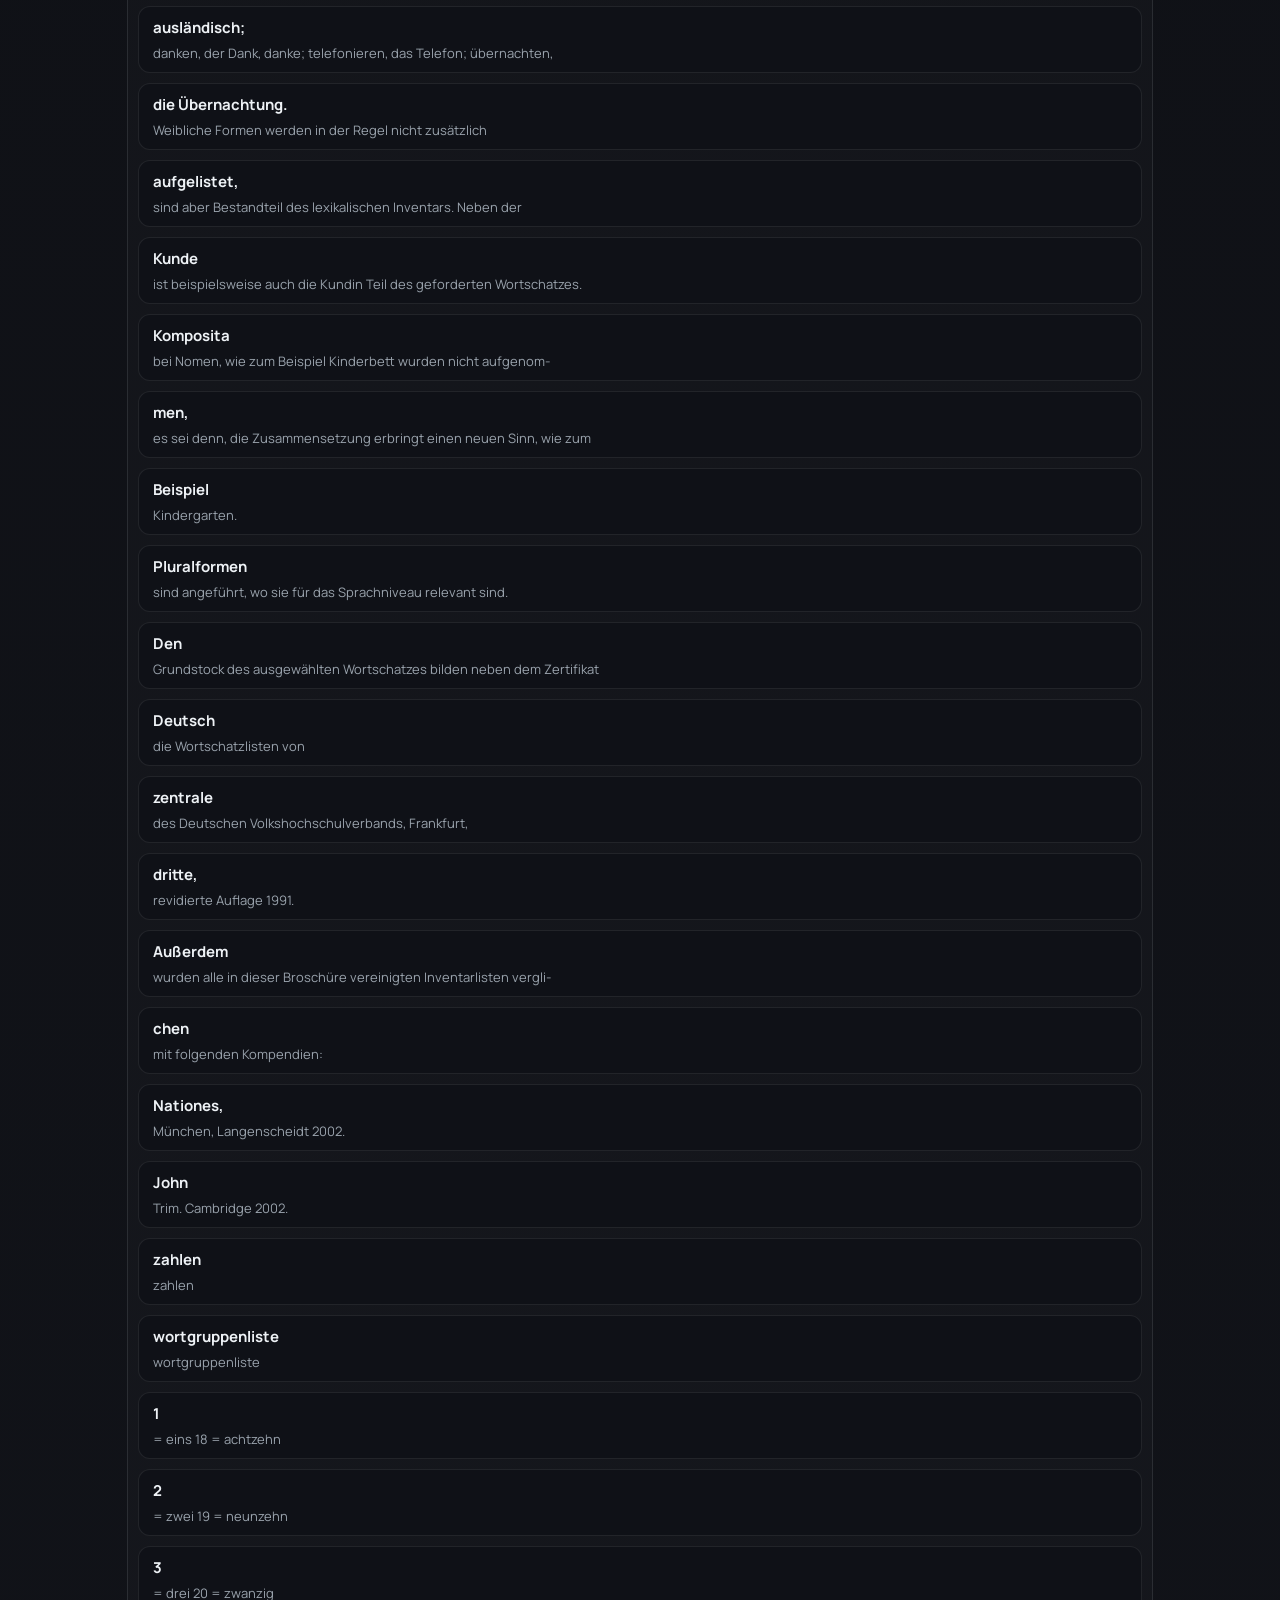
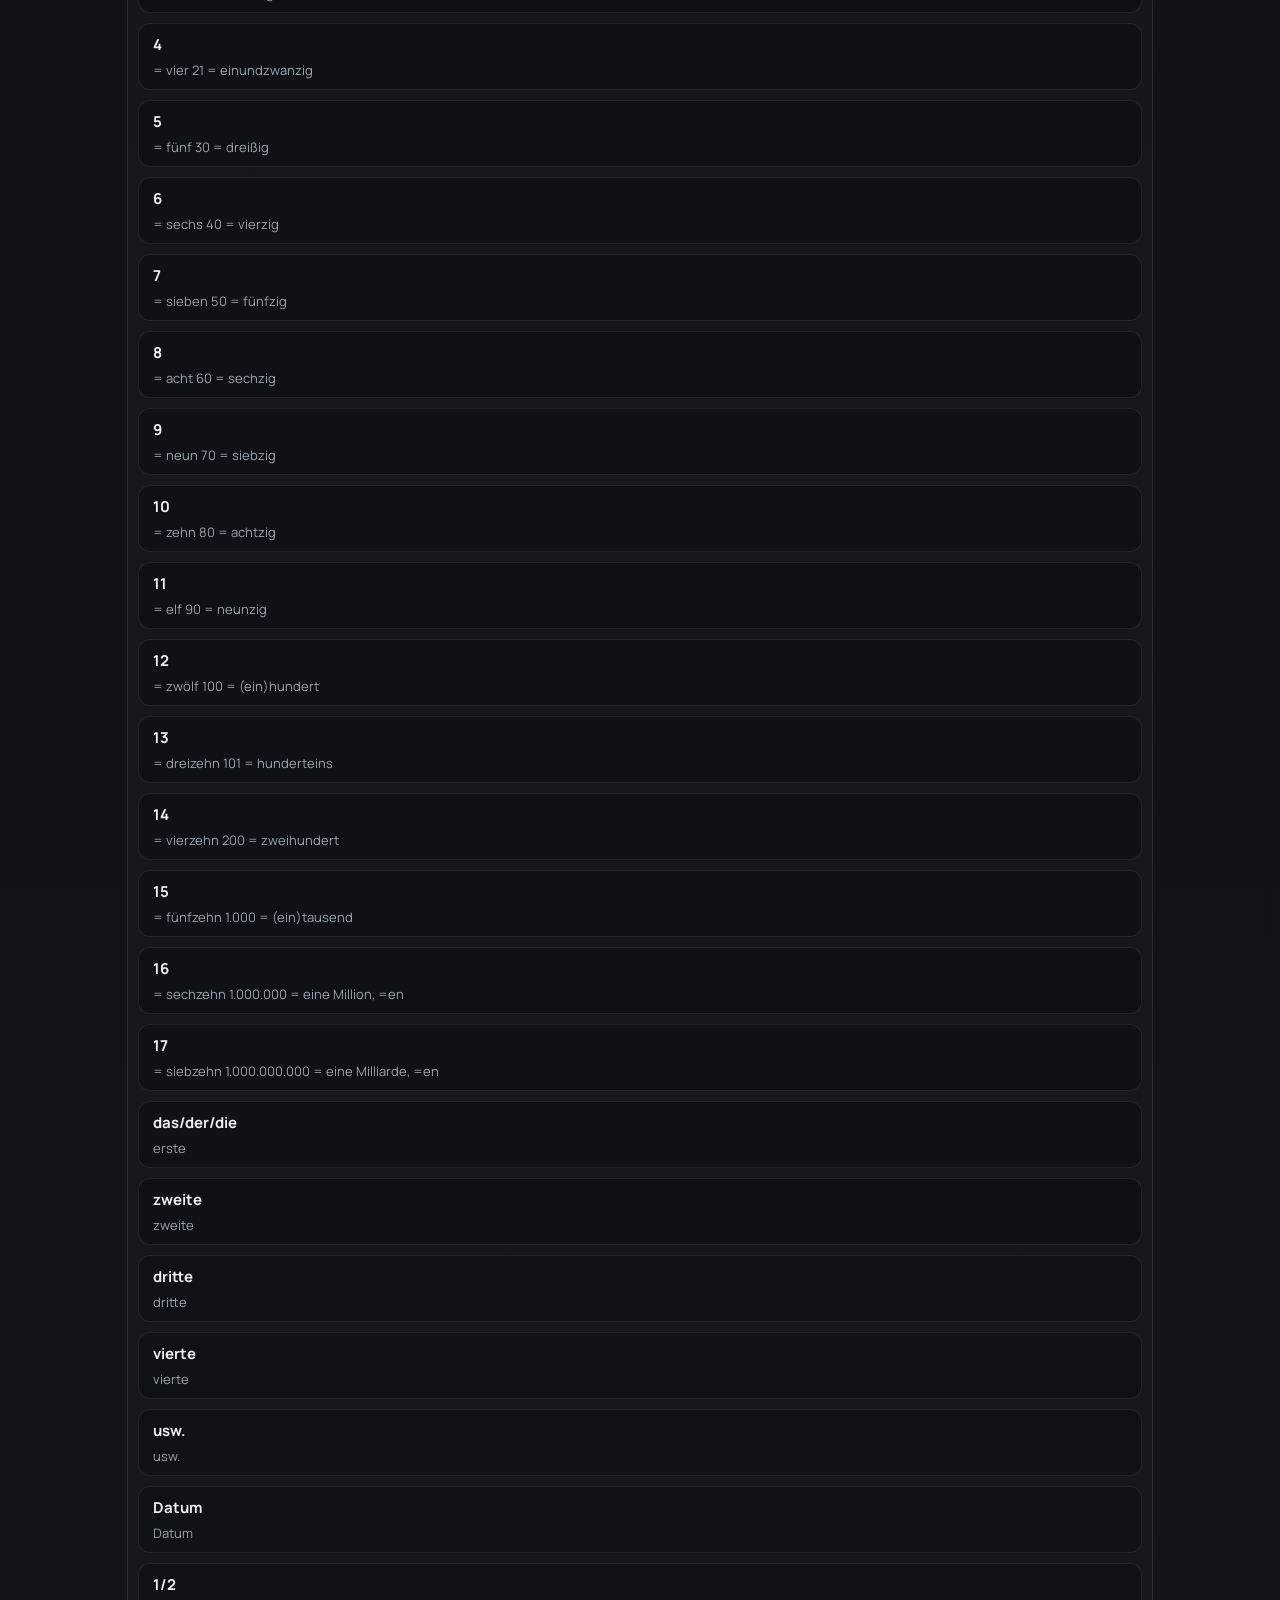
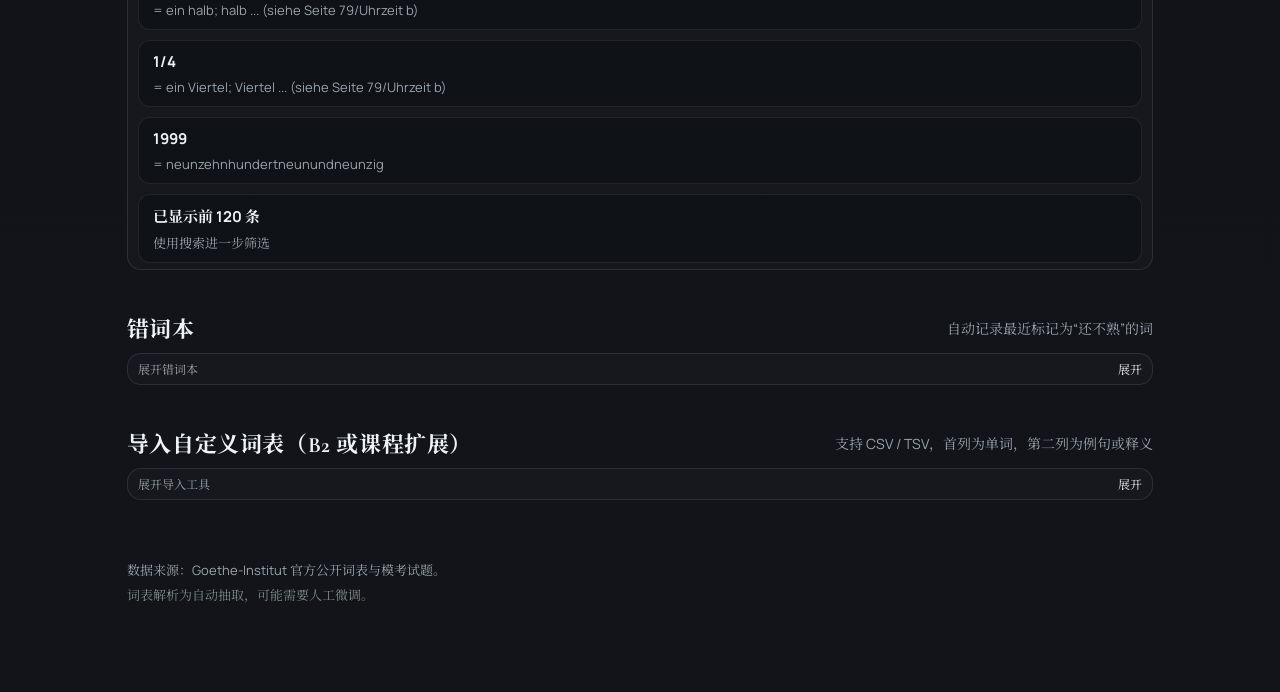
==== commit 81c4de73: "Compact UI with collapses and floating controls" ====
--- a/docs/index.html
+++ b/docs/index.html
@@ -182,13 +182,18 @@
         </div>
         <div class="data-grid">
           <div class="data-card">
-            <div class="plan-title">复习曲线（7天）</div>
-            <div class="chart" id="reviewChart"></div>
-            <div class="chart-legend">未来 7 天复习压力预估</div>
-          </div>
-          <div class="data-card">
-            <div class="plan-title">今日到期清单</div>
-            <div class="due-list" id="dueList"></div>
+            <div class="plan-title">复习视图</div>
+            <div class="toggle-tabs">
+              <button class="tab-button active" id="tabChart" type="button">7 天曲线</button>
+              <button class="tab-button" id="tabDue" type="button">今日到期</button>
+            </div>
+            <div class="tab-panel active" id="panelChart">
+              <div class="chart" id="reviewChart"></div>
+              <div class="chart-legend">未来 7 天复习压力预估</div>
+            </div>
+            <div class="tab-panel" id="panelDue">
+              <div class="due-list" id="dueList"></div>
+            </div>
           </div>
         </div>
       </section>
@@ -217,48 +222,51 @@
             <div class="flashcard-face back" id="cardBack"></div>
           </div>
           <div class="synonym-tags" id="synonymTags"></div>
-          <div class="practice-tools">
-            <label class="toggle">
-              <input id="toggleDictation" type="checkbox" />
-              听写模式
-            </label>
-            <label class="toggle">
-              <input id="toggleMask" type="checkbox" />
-              例句遮盖
-            </label>
-            <label class="toggle">
-              <input id="toggleAutoSpeak" type="checkbox" />
-              自动朗读
-            </label>
-            <div class="tts-settings">
-              <label class="select">
-                <span>语音</span>
-                <select id="voiceSelect"></select>
-              </label>
-              <label class="select">
-                <span>语速</span>
-                <input id="rateInput" class="rate-input" type="range" min="0.7" max="1.3" step="0.05" value="1" />
-              </label>
-              <span class="rate-value" id="rateValue">1.0x</span>
-            </div>
-            <div class="dictation-box" id="dictationBox">
-              <input class="dictation-input" id="dictationInput" placeholder="输入你听到的单词" />
-              <button class="ghost" id="checkDictation" type="button">检查</button>
-              <span class="dictation-result" id="dictationResult">等待输入</span>
-            </div>
-            <div class="tts-box">
-              <button class="pill" id="speakWord" type="button">朗读单词</button>
-              <button class="pill" id="speakExample" type="button">朗读例句</button>
-              <button class="pill" id="spellThenSpeak" type="button">拼读+整词</button>
-            </div>
-          </div>
-          <div class="flashcard-actions">
-            <button class="pill" id="markKnown" type="button">认识</button>
-            <button class="pill" id="markLearning" type="button">还不熟</button>
-            <button class="pill" id="nextCard" type="button">下一个</button>
-          </div>
-        </div>
-      </section>
+        </div>
+      </section>
+
+      <div class="floating-bar" id="floatingBar">
+        <div class="floating-tools">
+          <label class="toggle">
+            <input id="toggleDictation" type="checkbox" />
+            听写
+          </label>
+          <label class="toggle">
+            <input id="toggleMask" type="checkbox" />
+            遮盖
+          </label>
+          <label class="toggle">
+            <input id="toggleAutoSpeak" type="checkbox" />
+            自动读
+          </label>
+          <button class="pill" id="speakWord" type="button">朗读</button>
+          <button class="pill" id="spellThenSpeak" type="button">拼读</button>
+        </div>
+        <div class="floating-actions">
+          <button class="pill" id="markKnown" type="button">认识</button>
+          <button class="pill" id="markLearning" type="button">还不熟</button>
+          <button class="pill" id="nextCard" type="button">下一个</button>
+        </div>
+      </div>
+
+      <div class="floating-panel" id="floatingPanel">
+        <div class="panel-group">
+          <label class="select">
+            <span>语音</span>
+            <select id="voiceSelect"></select>
+          </label>
+          <label class="select">
+            <span>语速</span>
+            <input id="rateInput" class="rate-input" type="range" min="0.7" max="1.3" step="0.05" value="1" />
+          </label>
+          <span class="rate-value" id="rateValue">1.0x</span>
+        </div>
+        <div class="dictation-box" id="dictationBox">
+          <input class="dictation-input" id="dictationInput" placeholder="输入你听到的单词" />
+          <button class="ghost" id="checkDictation" type="button">检查</button>
+          <span class="dictation-result" id="dictationResult">等待输入</span>
+        </div>
+      </div>
 
       <section class="section">
         <div class="section-header">
--- a/docs/styles.css
+++ b/docs/styles.css
@@ -458,6 +458,15 @@
   font-size: 12px;
 }
 
+.resource-list.collapse {
+  padding: 6px 10px;
+}
+
+.resource-list.collapse summary {
+  font-size: 12px;
+  color: var(--muted);
+}
+
 .resource a {
   color: var(--accent);
   text-decoration: none;
@@ -492,6 +501,35 @@
   gap: 12px;
   position: relative;
   overflow: hidden;
+}
+
+.toggle-tabs {
+  display: flex;
+  gap: 8px;
+}
+
+.tab-button {
+  border: 1px solid rgba(200, 209, 219, 0.14);
+  background: transparent;
+  color: var(--muted);
+  padding: 6px 12px;
+  border-radius: 999px;
+  font-size: 12px;
+}
+
+.tab-button.active {
+  color: var(--text);
+  border-color: rgba(200, 209, 219, 0.3);
+  background: rgba(200, 209, 219, 0.08);
+}
+
+.tab-panel {
+  display: none;
+}
+
+.tab-panel.active {
+  display: grid;
+  gap: 8px;
 }
 
 .chart {
@@ -644,6 +682,45 @@
   border: 1px solid rgba(200, 209, 219, 0.1);
 }
 
+.floating-bar {
+  position: sticky;
+  bottom: 12px;
+  margin-top: 20px;
+  background: rgba(16, 18, 24, 0.92);
+  border: 1px solid rgba(200, 209, 219, 0.18);
+  border-radius: 16px;
+  padding: 10px 12px;
+  display: flex;
+  flex-direction: column;
+  gap: 10px;
+  z-index: 4;
+  backdrop-filter: blur(10px);
+}
+
+.floating-tools,
+.floating-actions {
+  display: flex;
+  flex-wrap: wrap;
+  gap: 8px;
+}
+
+.floating-panel {
+  margin-top: 12px;
+  padding: 12px;
+  border-radius: 16px;
+  background: rgba(16, 18, 24, 0.92);
+  border: 1px solid rgba(200, 209, 219, 0.12);
+  display: grid;
+  gap: 10px;
+}
+
+.panel-group {
+  display: flex;
+  flex-wrap: wrap;
+  gap: 10px;
+  align-items: center;
+}
+
 .practice-tools {
   margin-top: 16px;
   display: grid;
@@ -928,6 +1005,10 @@
   .plan-grid {
     grid-template-columns: 1fr;
   }
+
+  .floating-bar {
+    bottom: 8px;
+  }
 }
 
 @media (max-width: 375px) {
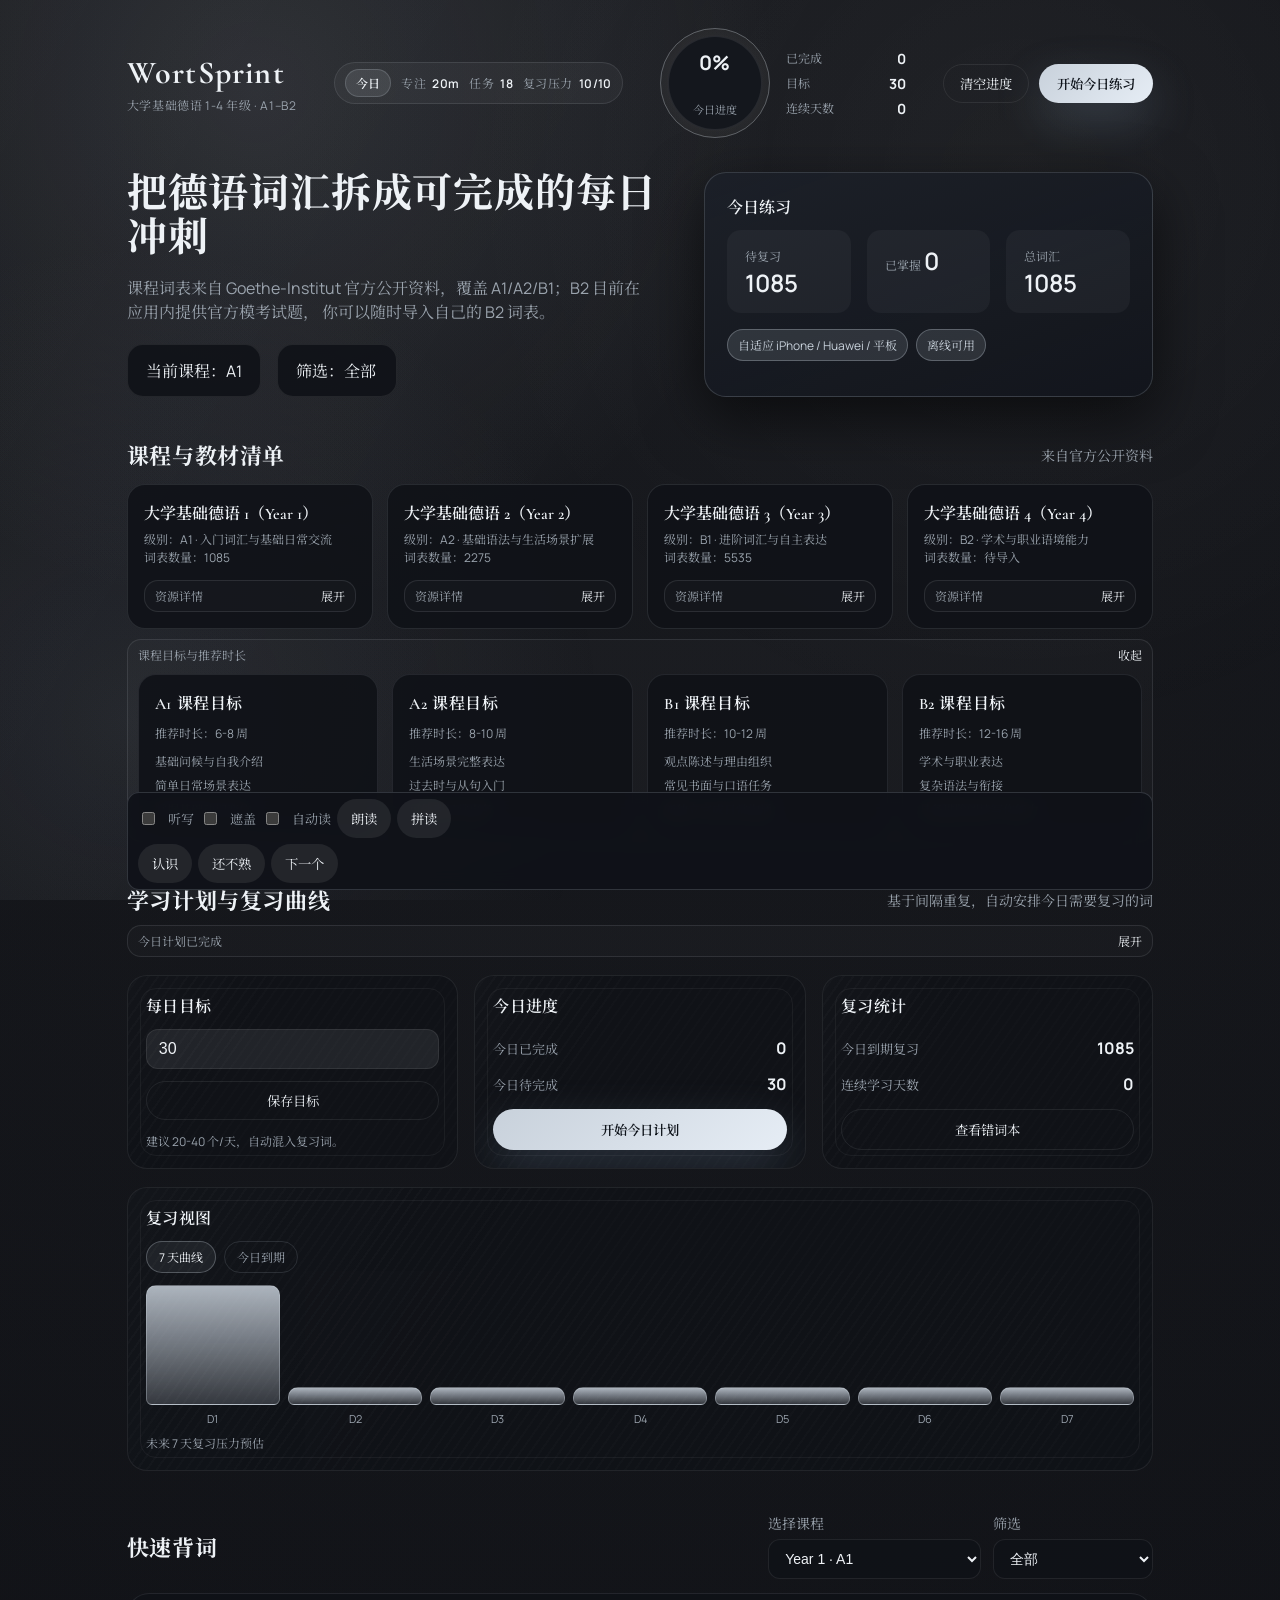
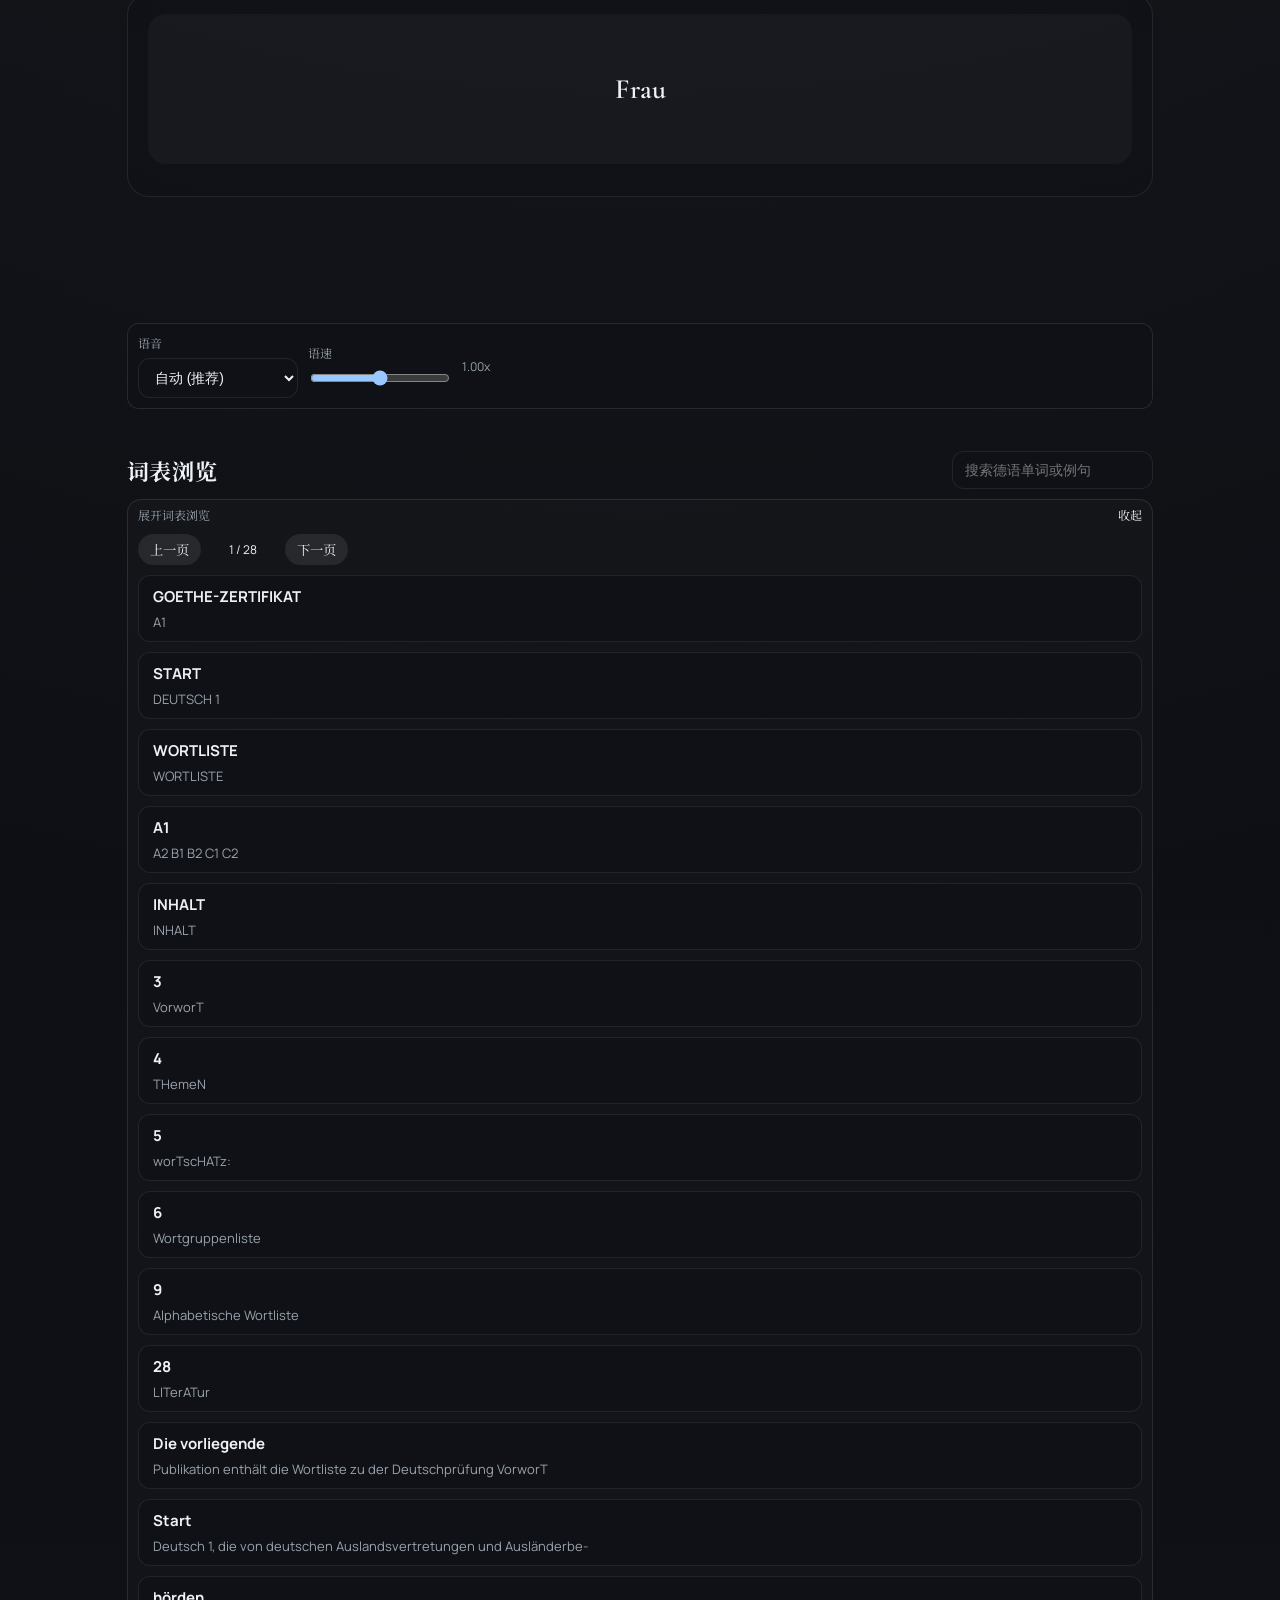
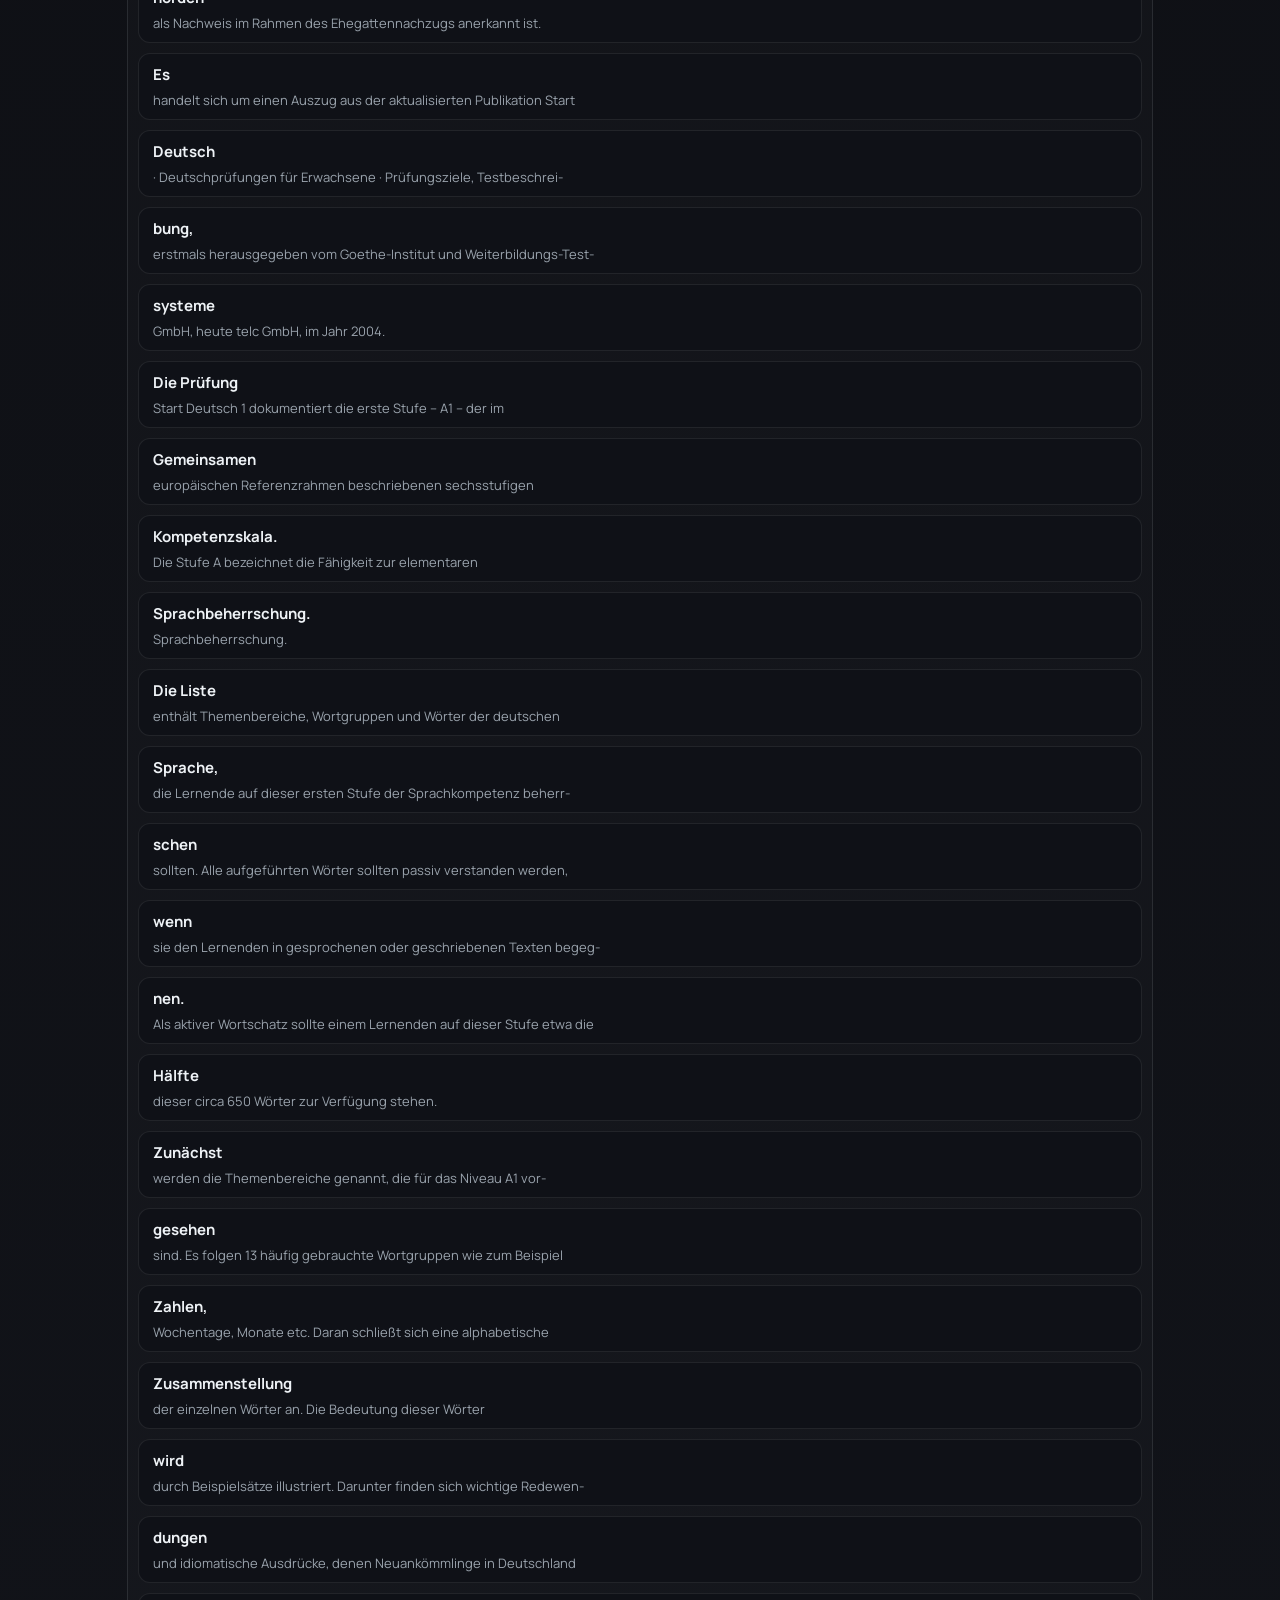
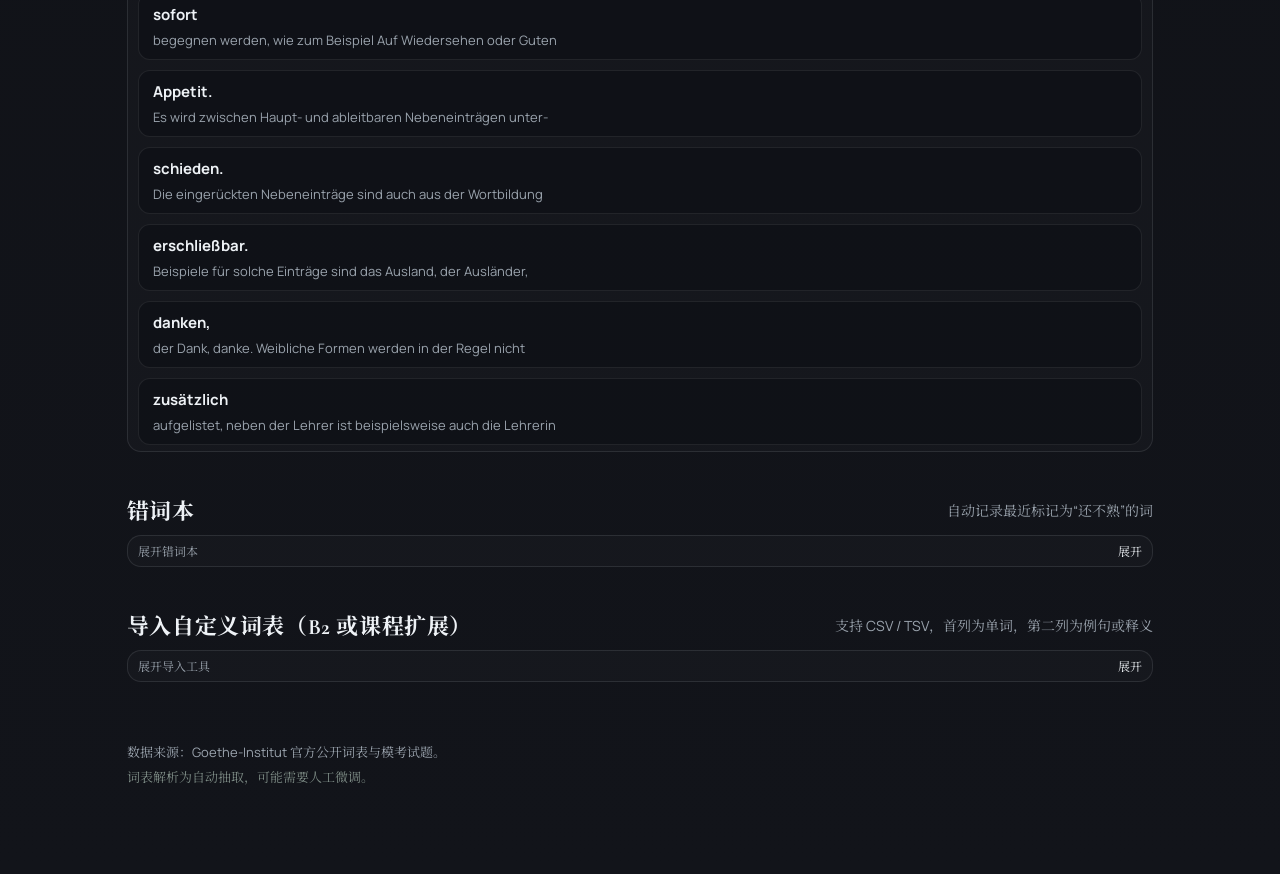
==== commit 156f2700: "Slim floating bar and paged word list" ====
--- a/docs/index.html
+++ b/docs/index.html
@@ -277,6 +277,11 @@
         </div>
         <details class="collapse" open>
           <summary>展开词表浏览</summary>
+          <div class="pagination" id="wordPagination">
+            <button class="pill" id="prevPage" type="button">上一页</button>
+            <span class="page-info" id="pageInfo">1 / 1</span>
+            <button class="pill" id="nextPage" type="button">下一页</button>
+          </div>
           <div class="wordlist" id="wordList"></div>
         </details>
       </section>
--- a/docs/styles.css
+++ b/docs/styles.css
@@ -684,30 +684,37 @@
 
 .floating-bar {
   position: sticky;
-  bottom: 12px;
-  margin-top: 20px;
+  bottom: 10px;
+  margin-top: 16px;
   background: rgba(16, 18, 24, 0.92);
   border: 1px solid rgba(200, 209, 219, 0.18);
-  border-radius: 16px;
-  padding: 10px 12px;
+  border-radius: 12px;
+  padding: 6px 10px;
   display: flex;
   flex-direction: column;
-  gap: 10px;
+  gap: 6px;
   z-index: 4;
   backdrop-filter: blur(10px);
+  transition: transform 0.25s ease, opacity 0.25s ease;
 }
 
 .floating-tools,
 .floating-actions {
   display: flex;
   flex-wrap: wrap;
-  gap: 8px;
+  gap: 6px;
+}
+
+.floating-bar.hidden {
+  transform: translateY(24px);
+  opacity: 0;
+  pointer-events: none;
 }
 
 .floating-panel {
   margin-top: 12px;
-  padding: 12px;
-  border-radius: 16px;
+  padding: 10px;
+  border-radius: 12px;
   background: rgba(16, 18, 24, 0.92);
   border: 1px solid rgba(200, 209, 219, 0.12);
   display: grid;
@@ -719,6 +726,25 @@
   flex-wrap: wrap;
   gap: 10px;
   align-items: center;
+}
+
+.pagination {
+  margin-top: 10px;
+  display: flex;
+  align-items: center;
+  gap: 10px;
+  font-size: 12px;
+  color: var(--muted);
+}
+
+.pagination .pill {
+  padding: 6px 12px;
+}
+
+.page-info {
+  min-width: 64px;
+  text-align: center;
+  color: var(--text);
 }
 
 .practice-tools {
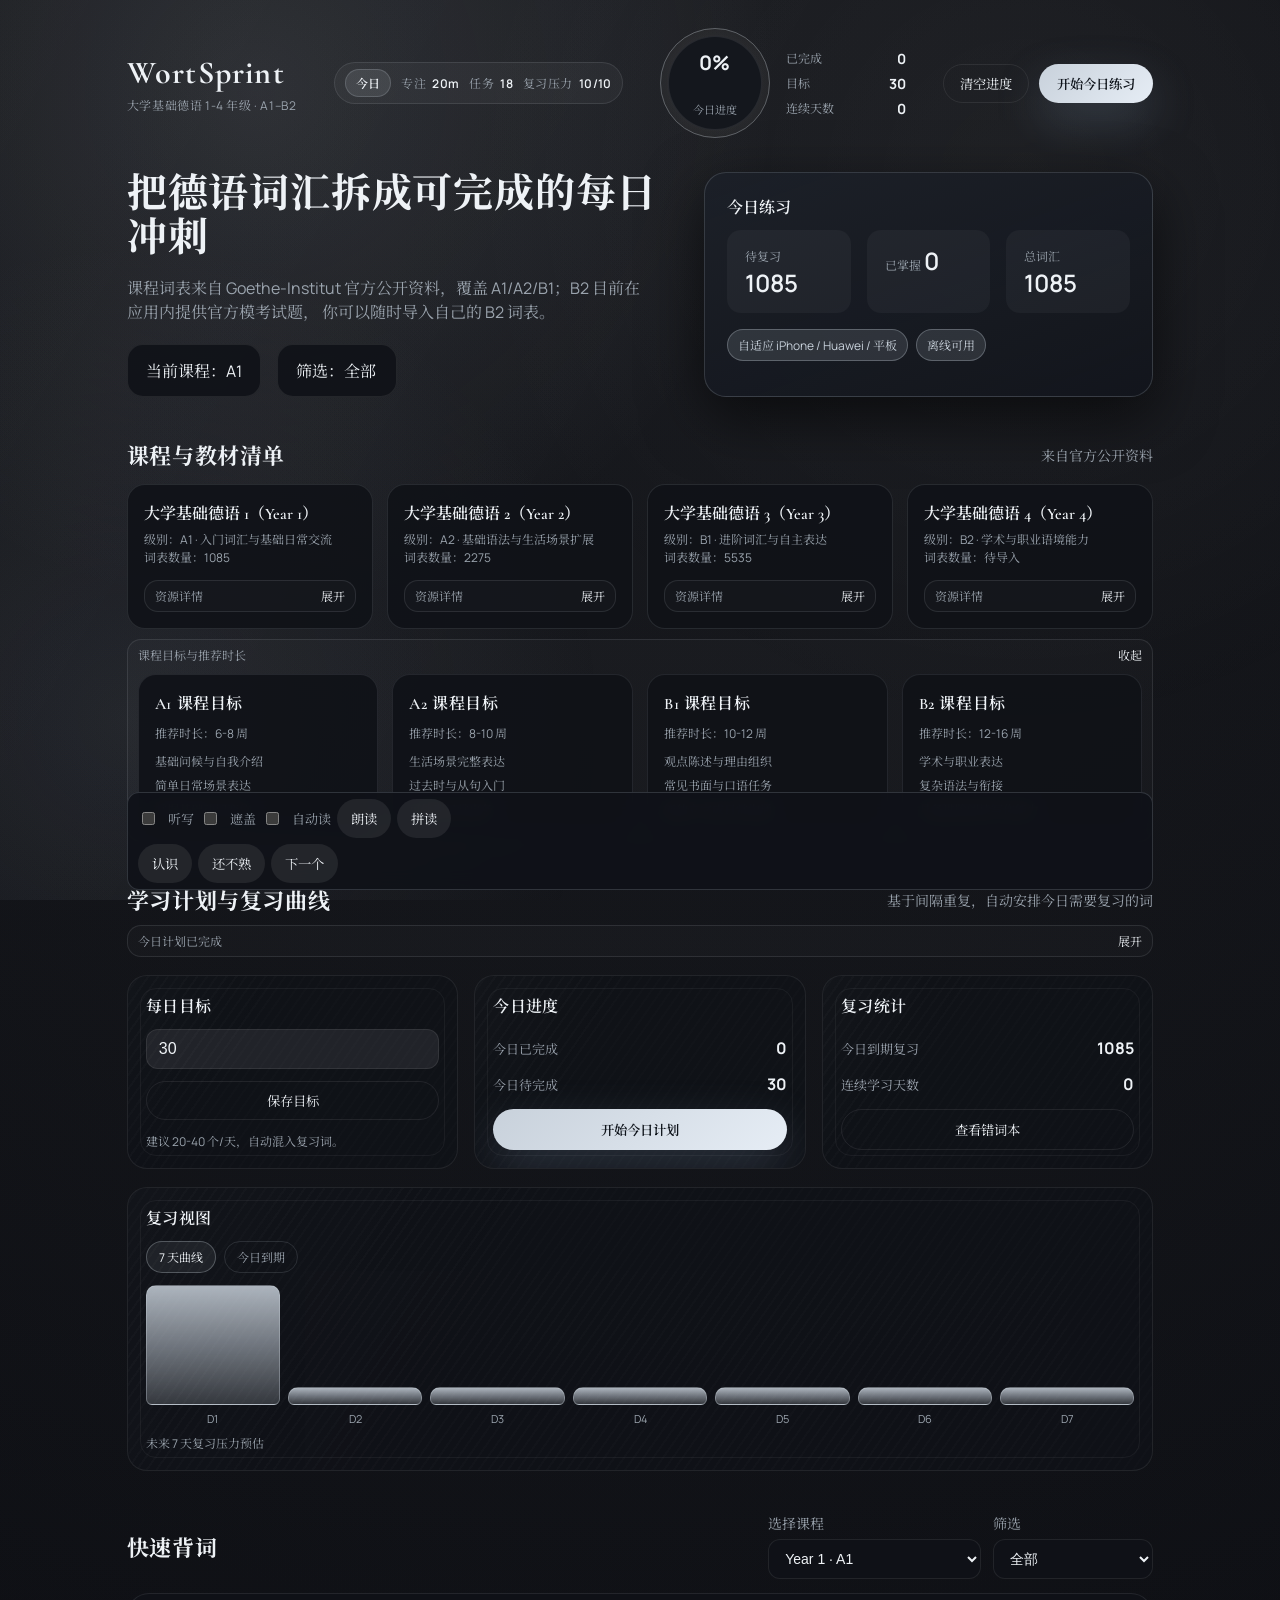
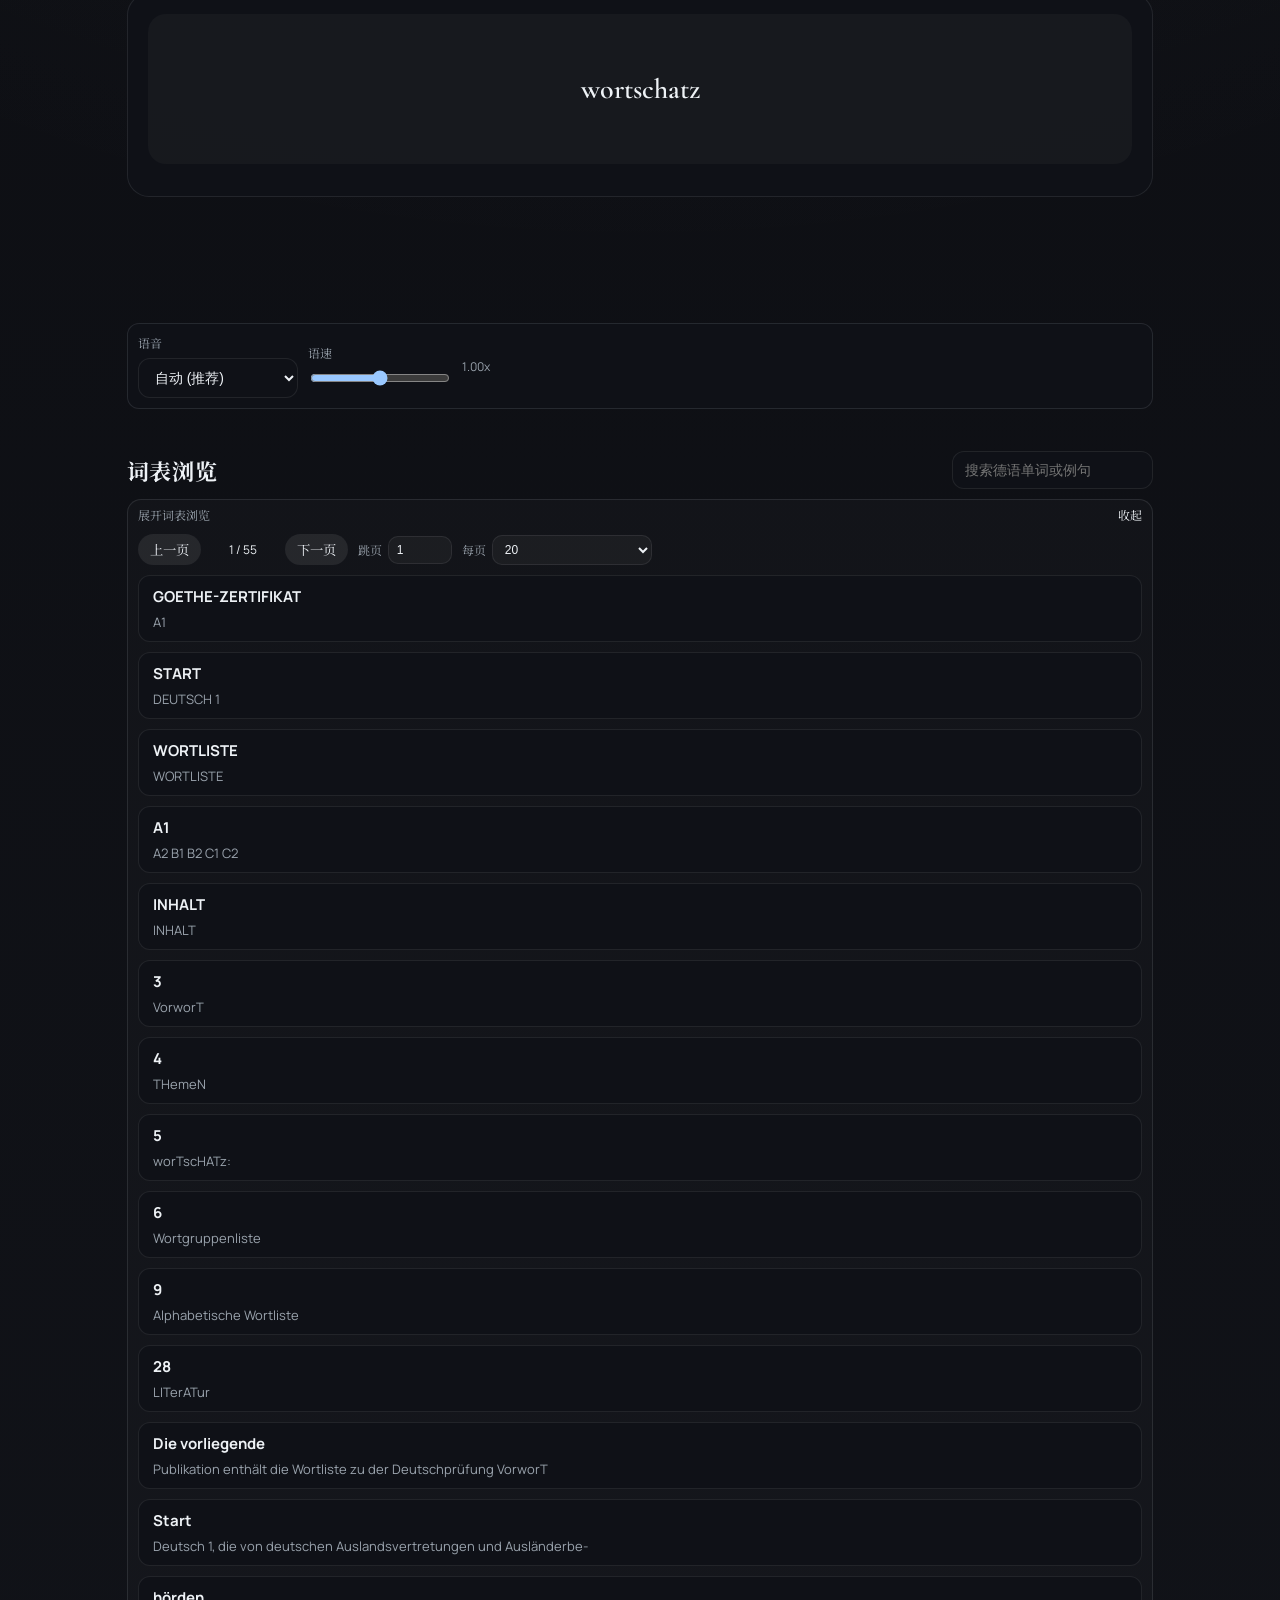
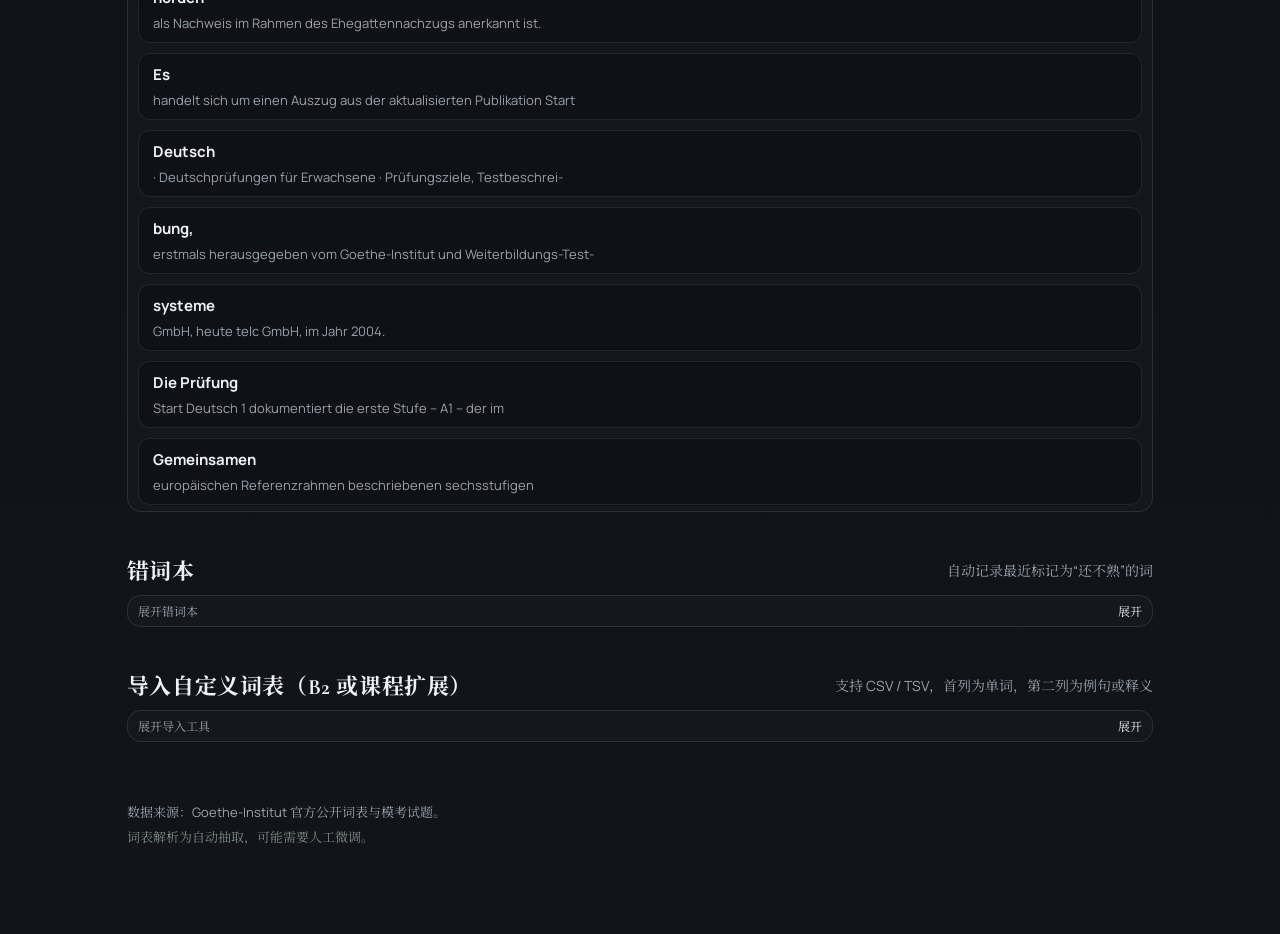
==== commit a24cd041: "Add page jump and page size controls" ====
--- a/docs/index.html
+++ b/docs/index.html
@@ -281,6 +281,19 @@
             <button class="pill" id="prevPage" type="button">上一页</button>
             <span class="page-info" id="pageInfo">1 / 1</span>
             <button class="pill" id="nextPage" type="button">下一页</button>
+            <label class="page-jump">
+              跳页
+              <input id="pageInput" type="number" min="1" value="1" />
+            </label>
+            <label class="page-size">
+              每页
+              <select id="pageSizeSelect">
+                <option value="10">10</option>
+                <option value="20" selected>20</option>
+                <option value="30">30</option>
+                <option value="40">40</option>
+              </select>
+            </label>
           </div>
           <div class="wordlist" id="wordList"></div>
         </details>
--- a/docs/styles.css
+++ b/docs/styles.css
@@ -735,6 +735,7 @@
   gap: 10px;
   font-size: 12px;
   color: var(--muted);
+  flex-wrap: wrap;
 }
 
 .pagination .pill {
@@ -745,6 +746,24 @@
   min-width: 64px;
   text-align: center;
   color: var(--text);
+}
+
+.page-jump,
+.page-size {
+  display: flex;
+  align-items: center;
+  gap: 6px;
+}
+
+.page-jump input,
+.page-size select {
+  background: rgba(255, 255, 255, 0.04);
+  border: 1px solid var(--stroke);
+  color: var(--text);
+  padding: 6px 8px;
+  border-radius: 10px;
+  font-size: 12px;
+  width: 64px;
 }
 
 .practice-tools {
